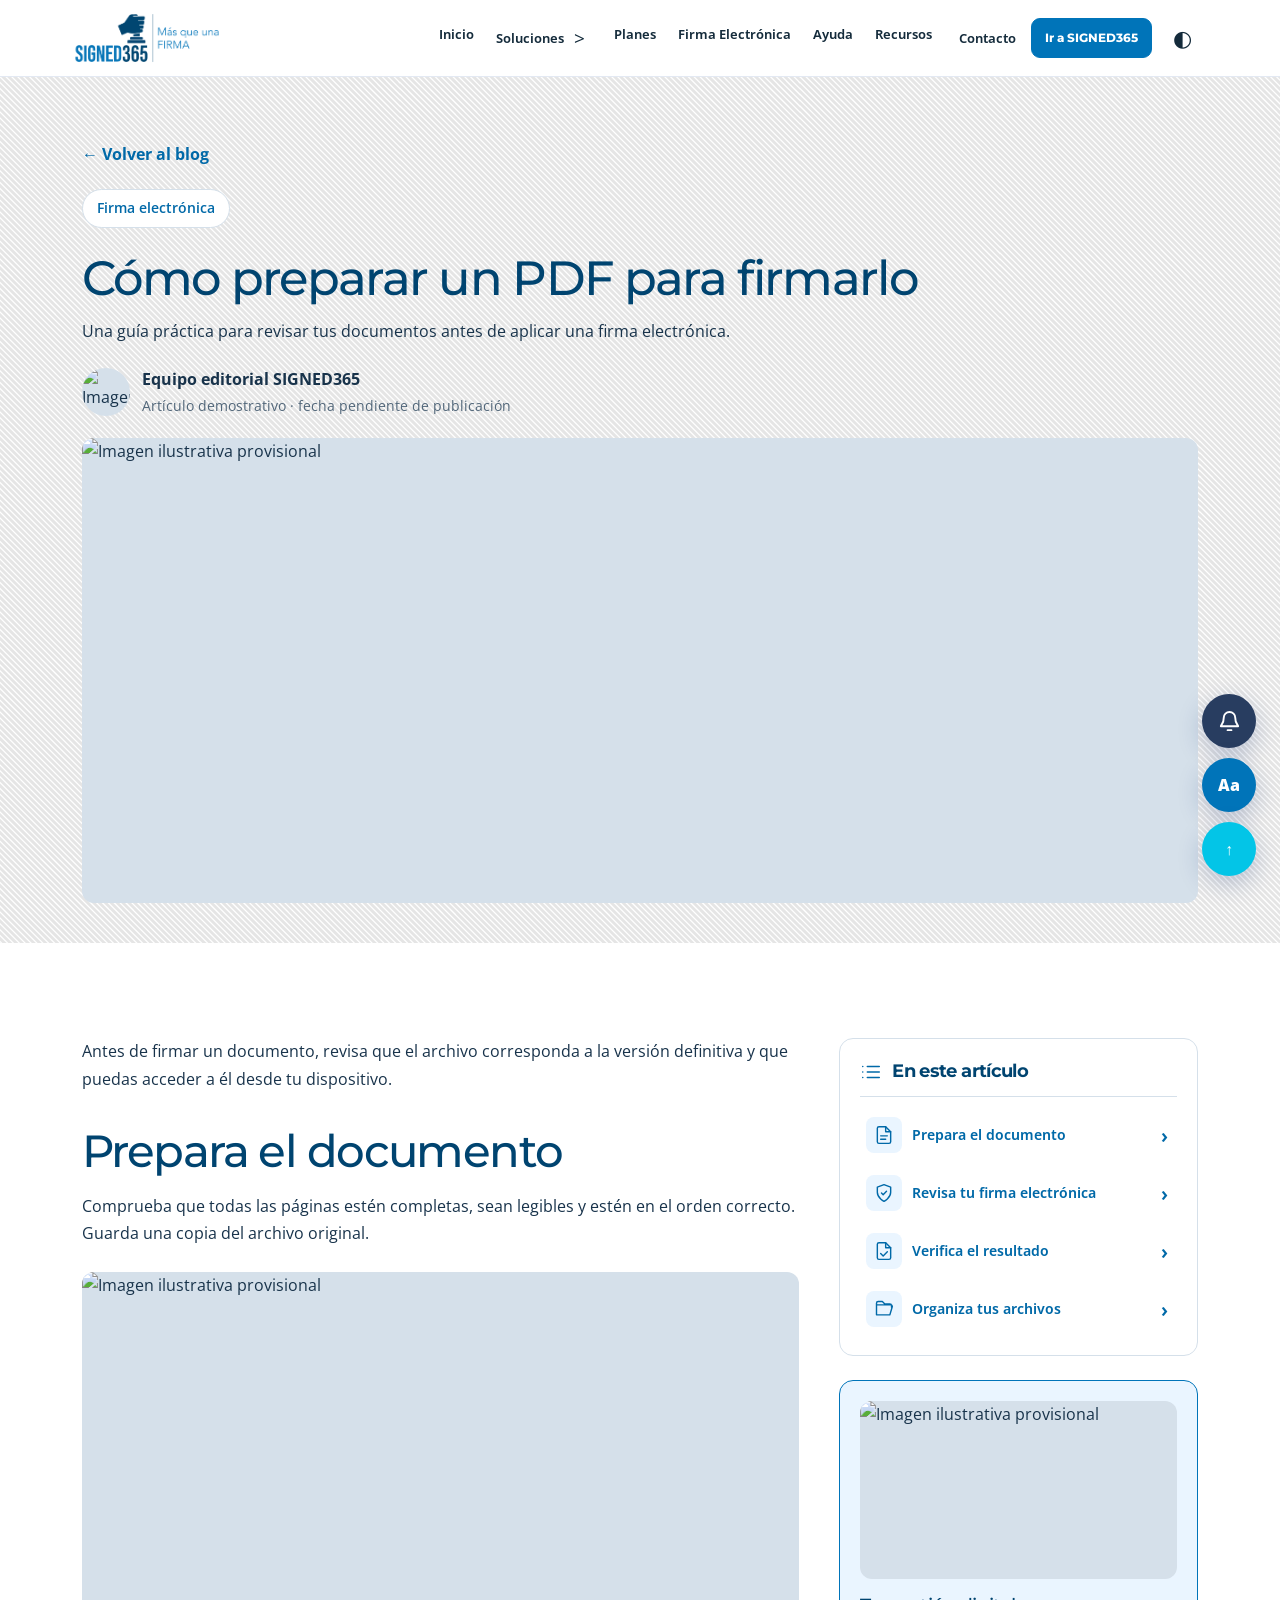
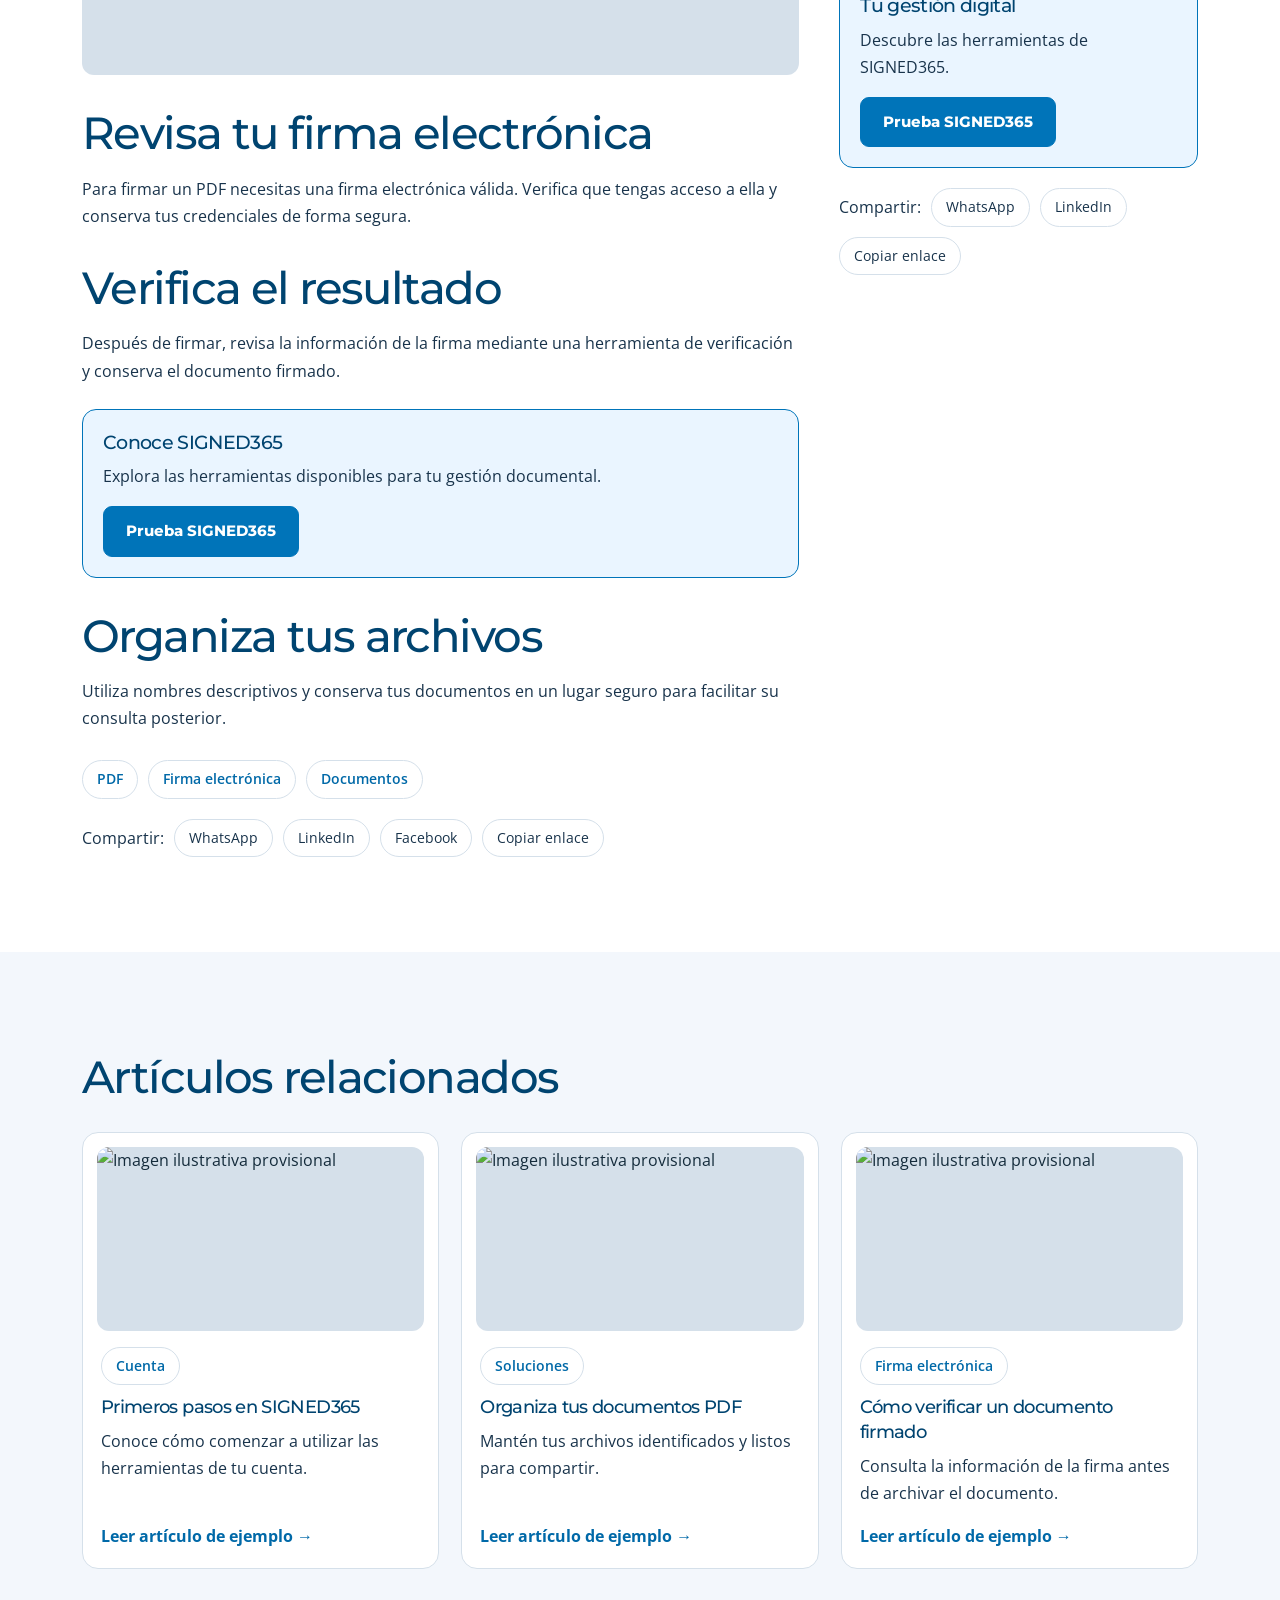
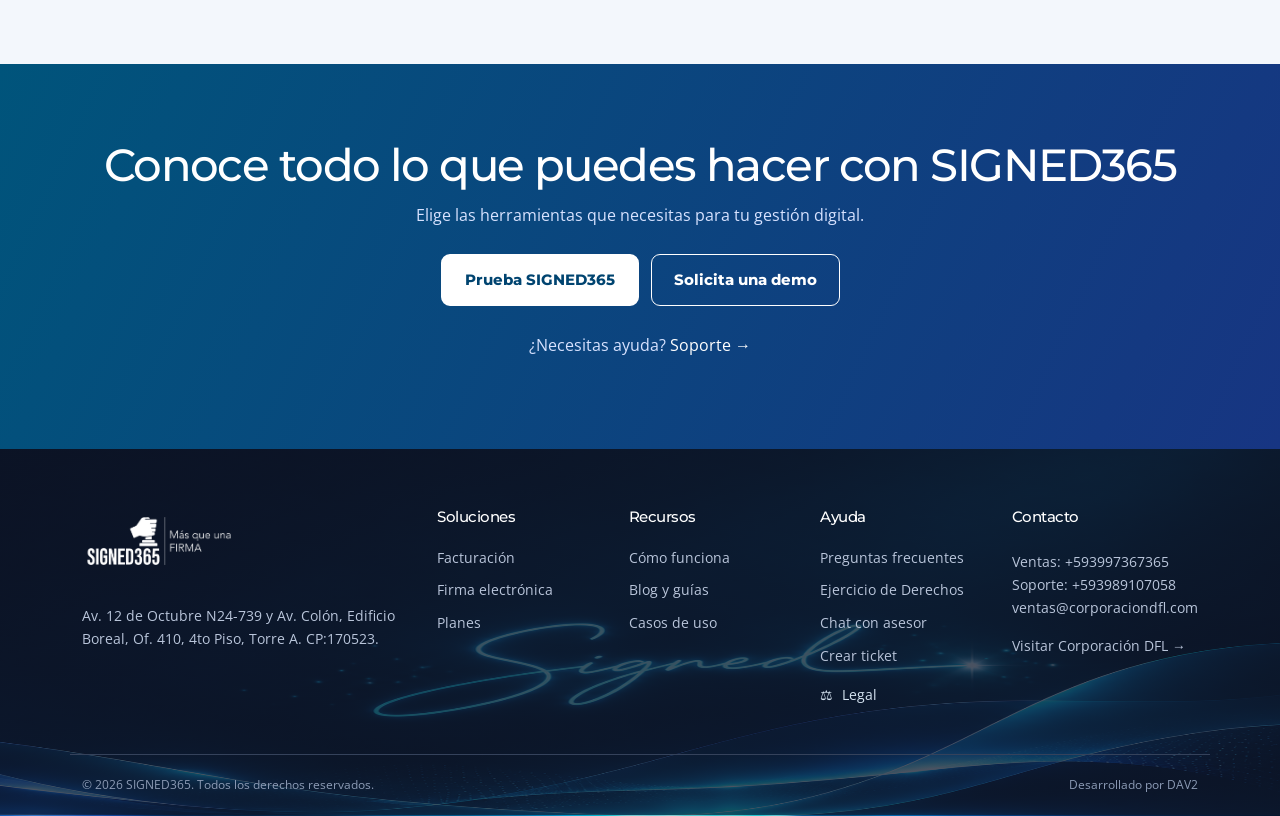
==== pginter/blog365-skudeltema.html @ 6ac42f31 "Blog Maqueta de Blog" ====
<!DOCTYPE html>

<html lang="es-EC">
<head>
<meta charset="utf-8"/>
<meta content="width=device-width, initial-scale=1" name="viewport"/>
<meta content="Guía demostrativa para preparar documentos PDF." name="description"/>
<title>
            Cómo preparar un PDF para firmarlo | SIGNED365
        </title>
<link href="../assets/favicon.png" rel="icon"/>
<link href="https://fonts.googleapis.com" rel="preconnect"/>
<link crossorigin="" href="https://fonts.gstatic.com" rel="preconnect"/>
<link href="https://fonts.googleapis.com/css2?family=Montserrat:wght@500;600;700;800&amp;family=Open+Sans:wght@300;400;500;600;700&amp;display=swap" rel="stylesheet"/>
<link href="https://cdn.jsdelivr.net/npm/bootstrap@5.3.3/dist/css/bootstrap.min.css" rel="stylesheet"/>
<link href="../css/styles.css" rel="stylesheet"/>
<link href="../css/announcement.css" rel="stylesheet"/>
<link href="../css/v4.css" rel="stylesheet"/>
<link href="../css/v5.css" rel="stylesheet"/>
<link href="../css/v5-fixes.css" rel="stylesheet"/>
<link href="../css/internas.css" rel="stylesheet"/>
<link href="../css/v6-fixes.css" rel="stylesheet"/>
<link href="../css/v7.css" rel="stylesheet"/>
<link href="../css/v8.css" rel="stylesheet"/>
<script defer="" src="../js/announcement-shared.js">
</script>
<script defer="" src="../js/announcement.js">
</script>
<script defer="" src="../js/v4.js">
</script>
<script defer="" src="../js/v7-shared.js">
</script>
<script defer="" src="../js/v7-links.js">
</script>
<script defer="" src="../js/v8-pages.js">
</script>
    <!-- V8-2 · Estilos exclusivos del Blog -->
    <link rel="stylesheet" href="../css/v8-2-blog.css"/>
    <!-- Cookies: estilos compartidos -->
    <link rel="stylesheet" href="../css/cookies.css"/>
    <!-- Efecto parallax para el footer -->
    <link rel="stylesheet" href="../css/footer-parallax.css"/>
    <meta name="robots" content="noindex, follow"/>
</head>
<body>
<a class="skip" href="#contenido">
            Ir al contenido
        </a>
<!-- 01. CABECERA Y NAVEGACIÓN COMPARTIDAS -->
<header class="header" id="inicio">
       <div class="container nav">
              <a aria-label="SIGNED365, inicio" class="logo" href="#">
                     <picture class="brand-picture">
                            <img alt="SIGNED365 · Más que una firma" class="brand-logo logo-light" src="../assets/logo-color.png"/>
                            <img alt="" aria-hidden="true" class="brand-logo logo-dark" src="../assets/logo-blanco.png"/>
                     </picture>
              </a>
              <button aria-controls="main-nav" aria-expanded="false" aria-label="Abrir menú" class="menu-toggle">
                     ☰
              </button>
              <nav aria-label="Navegación principal" id="main-nav">
                     <a href="../index.html">
                            Inicio
                     </a>
                     <div class="nav-dropdown">
                            <a aria-haspopup="true" class="nav-dropdown-link" href="soluciones.html">
                                   Soluciones
                            </a>
                            <button aria-controls="firma-submenu" aria-expanded="false" aria-label="Soluciones SIGNED365" class="nav-dropdown-toggle" type="button">
                                   &gt;
                            </button>
                            <div class="nav-submenu" id="firma-submenu">
                                   <a href="factuelectro.html">
                                          Facturar Electrónicamente
                                   </a>
                                   <a href="firmadoc.html">
                                          Firmar de Documentos
                                   </a>
                                   <a href="#sinlink">
                                          Firmar Contratos
                                   </a>
                            </div>
                     </div>
                     <a href="../index.html#planes">
                            Planes
                     </a>
                     <a href="../index.html#firma">
                            Firma Electrónica
                     </a>
                     <a href="faq.html">
                            Ayuda
                     </a>
                     <a href="recursos.html">
                            Recursos
                     </a>
              </nav>
              <div class="nav-actions">
                     <a href="#contacto">
                            Contacto
                     </a>
                     <a class="btn btn-primary btn-sm" href="https://appsigned365.corporaciondfl.com/login" target="_blank">
                            Ir a SIGNED365
                     </a>
                     <button aria-label="Cambiar tema" class="icon-btn" id="theme">
                            ◐
                     </button>
              </div>
       </div>
</header>
<!-- 02. CONTENIDO PRINCIPAL -->
<main id="contenido">
<!-- 01. CABECERA DEL ARTÍCULO -->
<section class="v8-2-blog-hero v8-2-blog-article-hero">
    <div class="container">
        <a class="v8-2-blog-link" href="blog365.html">← Volver al blog</a>
        <div class="v8-2-blog-meta"><span class="v8-2-blog-tag">Firma electrónica</span></div>
        <h1>Cómo preparar un PDF para firmarlo</h1>
        <p>Una guía práctica para revisar tus documentos antes de aplicar una firma electrónica.</p>
        <div class="v8-2-blog-author">
            <img class="v8-2-blog-image" src="https://placehold.co/96x96/dce8f2/004470?text=Autor" alt="Imagen ilustrativa provisional" loading="lazy"/>
            <div><strong>Equipo editorial SIGNED365</strong><br/><small>Artículo demostrativo · fecha pendiente de publicación</small></div>
        </div>
        <img class="v8-2-blog-image" src="https://placehold.co/1440x600/dce8f2/004470?text=Portada+del+articulo" alt="Imagen ilustrativa provisional" loading="lazy"/>
    </div>
</section>
<!-- 02. CONTENIDO Y BARRA LATERAL -->
<section class="section v8-2-blog-section">
    <div class="container v8-2-blog-layout">
        <article class="v8-2-blog-content" data-blog-sku="demo-001">
            <p>Antes de firmar un documento, revisa que el archivo corresponda a la versión definitiva y que puedas acceder a él desde tu dispositivo.</p>
            <h2 id="preparar">Prepara el documento</h2>
            <p>Comprueba que todas las páginas estén completas, sean legibles y estén en el orden correcto. Guarda una copia del archivo original.</p>
            <img class="v8-2-blog-image" src="https://placehold.co/960x540/dce8f2/004470?text=Imagen+del+contenido" alt="Imagen ilustrativa provisional" loading="lazy"/>
            <h2 id="firma">Revisa tu firma electrónica</h2>
            <p>Para firmar un PDF necesitas una firma electrónica válida. Verifica que tengas acceso a ella y conserva tus credenciales de forma segura.</p>
            <h2 id="verificar">Verifica el resultado</h2>
            <p>Después de firmar, revisa la información de la firma mediante una herramienta de verificación y conserva el documento firmado.</p>
            <div class="v8-2-blog-promo">
                <h3>Conoce SIGNED365</h3>
                <p>Explora las herramientas disponibles para tu gestión documental.</p>
                <a class="btn btn-primary" href="https://appsigned365.corporaciondfl.com/registro" target="_blank" rel="noopener">Prueba SIGNED365</a>
            </div>
            <h2 id="guardar">Organiza tus archivos</h2>
            <p>Utiliza nombres descriptivos y conserva tus documentos en un lugar seguro para facilitar su consulta posterior.</p>
            <div class="v8-2-blog-tags"><span class="v8-2-blog-tag">PDF</span><span class="v8-2-blog-tag">Firma electrónica</span><span class="v8-2-blog-tag">Documentos</span></div>
            <div class="v8-2-blog-share">Compartir: <button disabled>WhatsApp</button><button disabled>LinkedIn</button><button disabled>Facebook</button><button disabled>Copiar enlace</button></div>
        </article>
        <aside class="v8-2-blog-sidebar">
            <nav class="v8-2-blog-panel v8-2-blog-toc" aria-labelledby="blog-toc-title">
                <h2 id="blog-toc-title"><svg aria-hidden="true" focusable="false" viewBox="0 0 24 24" fill="none" stroke="currentColor" stroke-width="1.7" stroke-linecap="round" stroke-linejoin="round"><path d="M8 6h13M8 12h13M8 18h13M3 6h.01M3 12h.01M3 18h.01"/></svg><span>En este artículo</span></h2>
                <ul class="v8-2-blog-toc-list">
                    <li>
                        <a href="#preparar">
                            <span class="v8-2-blog-toc-icon"><svg aria-hidden="true" focusable="false" viewBox="0 0 24 24" fill="none" stroke="currentColor" stroke-width="1.7" stroke-linecap="round" stroke-linejoin="round"><path d="M14 2H6a2 2 0 0 0-2 2v16a2 2 0 0 0 2 2h12a2 2 0 0 0 2-2V8z"/><path d="M14 2v6h6M8 13h8M8 17h6"/></svg></span>
                            <span class="v8-2-blog-toc-label">Prepara el documento</span>
                            <span class="v8-2-blog-toc-arrow" aria-hidden="true">›</span>
                        </a>
                    </li>
                    <li>
                        <a href="#firma">
                            <span class="v8-2-blog-toc-icon"><svg aria-hidden="true" focusable="false" viewBox="0 0 24 24" fill="none" stroke="currentColor" stroke-width="1.7" stroke-linecap="round" stroke-linejoin="round"><path d="M12 22s8-4 8-11V5l-8-3-8 3v6c0 7 8 11 8 11z"/><path d="m9 12 2 2 4-4"/></svg></span>
                            <span class="v8-2-blog-toc-label">Revisa tu firma electrónica</span>
                            <span class="v8-2-blog-toc-arrow" aria-hidden="true">›</span>
                        </a>
                    </li>
                    <li>
                        <a href="#verificar">
                            <span class="v8-2-blog-toc-icon"><svg aria-hidden="true" focusable="false" viewBox="0 0 24 24" fill="none" stroke="currentColor" stroke-width="1.7" stroke-linecap="round" stroke-linejoin="round"><path d="M14 2H6a2 2 0 0 0-2 2v16a2 2 0 0 0 2 2h12a2 2 0 0 0 2-2V8z"/><path d="M14 2v6h6m-12 7 3 3 5-5"/></svg></span>
                            <span class="v8-2-blog-toc-label">Verifica el resultado</span>
                            <span class="v8-2-blog-toc-arrow" aria-hidden="true">›</span>
                        </a>
                    </li>
                    <li>
                        <a href="#guardar">
                            <span class="v8-2-blog-toc-icon"><svg aria-hidden="true" focusable="false" viewBox="0 0 24 24" fill="none" stroke="currentColor" stroke-width="1.7" stroke-linecap="round" stroke-linejoin="round"><path d="M3 7V5a2 2 0 0 1 2-2h5l3 3h6a2 2 0 0 1 2 2v2M3 7h17a2 2 0 0 1 2 2l-3 10H3z"/></svg></span>
                            <span class="v8-2-blog-toc-label">Organiza tus archivos</span>
                            <span class="v8-2-blog-toc-arrow" aria-hidden="true">›</span>
                        </a>
                    </li>
                </ul>
            </nav>
            <div class="v8-2-blog-promo">
                <img class="v8-2-blog-image" src="https://placehold.co/600x300/dce8f2/004470?text=SIGNED365" alt="Imagen ilustrativa provisional" loading="lazy"/>
                <h3>Tu gestión digital</h3>
                <p>Descubre las herramientas de SIGNED365.</p>
                <a class="btn btn-primary" href="https://appsigned365.corporaciondfl.com/registro" target="_blank" rel="noopener">Prueba SIGNED365</a>
            </div>
            <div class="v8-2-blog-share">Compartir: <button disabled>WhatsApp</button><button disabled>LinkedIn</button><button disabled>Copiar enlace</button></div>
        </aside>
    </div>
</section>
<!-- 03. ARTÍCULOS RELACIONADOS -->
<section class="section v8-2-blog-related">
    <div class="container">
        <h2>Artículos relacionados</h2>
        <div class="v8-2-blog-grid">
            <article class="v8-2-blog-card" data-blog-category="Cuenta">
                <img class="v8-2-blog-image" src="https://placehold.co/800x450/dce8f2/004470?text=Articulo+1" alt="Imagen ilustrativa provisional" loading="lazy"/>
                <div class="v8-2-blog-card-body">
                    <span class="v8-2-blog-tag">Cuenta</span>
                    <h3>Primeros pasos en SIGNED365</h3>
                    <p>Conoce cómo comenzar a utilizar las herramientas de tu cuenta.</p>
                    <a class="v8-2-blog-link" href="blog365-skudeltema.html">Leer artículo de ejemplo →</a>
                </div>
            </article>
            <article class="v8-2-blog-card" data-blog-category="Soluciones">
                <img class="v8-2-blog-image" src="https://placehold.co/800x450/dce8f2/004470?text=Articulo+5" alt="Imagen ilustrativa provisional" loading="lazy"/>
                <div class="v8-2-blog-card-body">
                    <span class="v8-2-blog-tag">Soluciones</span>
                    <h3>Organiza tus documentos PDF</h3>
                    <p>Mantén tus archivos identificados y listos para compartir.</p>
                    <a class="v8-2-blog-link" href="blog365-skudeltema.html">Leer artículo de ejemplo →</a>
                </div>
            </article>
            <article class="v8-2-blog-card" data-blog-category="Firma electrónica">
                <img class="v8-2-blog-image" src="https://placehold.co/800x450/dce8f2/004470?text=Articulo+6" alt="Imagen ilustrativa provisional" loading="lazy"/>
                <div class="v8-2-blog-card-body">
                    <span class="v8-2-blog-tag">Firma electrónica</span>
                    <h3>Cómo verificar un documento firmado</h3>
                    <p>Consulta la información de la firma antes de archivar el documento.</p>
                    <a class="v8-2-blog-link" href="blog365-skudeltema.html">Leer artículo de ejemplo →</a>
                </div>
            </article>
        </div>
    </div>
</section>
<!-- 04. CTA COMPARTIDO -->
<section class="cta" id="soporte">
    <div class="container" data-reveal="">
        <h2>
            Conoce todo lo que puedes hacer con SIGNED365
            </h2>
        <p>
            Elige las herramientas que necesitas para tu gestión digital.
            </p>
        <div class="actions centered">
            <a class="btn btn-white" href="https://appsigned365.corporaciondfl.com/registro" rel="noopener" target="_blank">
                Prueba SIGNED365
                </a>
            <a class="btn btn-outline-white" href="https://wa.me/593997367365?text=Hola%2C%20quisiera%20solicitar%20una%20demo%20de%20SIGNED365" rel="noopener" target="_blank">
                Solicita una demo
                </a>
        </div>
        <p>
            ¿Necesitas ayuda?
            <a href="https://form.jotform.com/signed365/soporte" rel="noopener" target="_blank">
            Soporte →
            </a>
        </p>
    </div>
</section>
</main>
<!-- 03. FOOTER COMPARTIDO -->
<footer class="footer footerfondo" id="contacto">
    <div class="container footer-grid">
        <div>
            <a class="logo" href="#">
                <picture class="brand-picture">
                    <img alt="SIGNED365 · Más que una firma" class="brand-logo logo-light" src="../assets/logo-color.png">
                        <img alt="" aria-hidden="true" class="brand-logo logo-dark" src="../assets/logo-blanco.png">
                        </img>
                    </img>
                </picture>
            </a>
            <p>
                Av. 12 de Octubre N24-739 y Av. Colón, Edificio Boreal, Of. 410, 4to Piso, Torre A. CP:170523.
            </p>
        </div>
        <div>
            <h3>
                Soluciones
            </h3>
            <a href="factuelectro.html">
                Facturación
            </a>
            <a href="../index.html#firma">
                Firma electrónica
            </a>
            <a href="../index.html#planes">
                Planes
            </a>
        </div>
        <div>
            <h3>
                Recursos
            </h3>
            <a href="../index.html#funciona">
                Cómo funciona
            </a>
            <a href="blog365.html">
                Blog y guías
            </a>
            <a href="../index.html#casos">
                Casos de uso
            </a>
        </div>
        <div id="ayuda">
            <h3>
                Ayuda
            </h3>
            <a href="faq.html">
                Preguntas frecuentes
            </a>
            <a href="https://www.corporaciondfl.com/es/sugerencias_quejas.html#sugerencias" id="ejercicioderechos" target="_blank">
                Ejercicio de Derechos
            </a>
            <a href="https://wa.me/593997367365?text=Hola%2C%20necesito%20chat%20con%20un%20asesor%20de%20SIGNED365,%20escribo%20desde%20la%20web." target="_blank">
                Chat con asesor
            </a>
            <a href="https://form.jotform.com/signed365/soporte" rel="noopener" target="_blank">
                Crear ticket
            </a>
            <!-- Modal Legal   -->
            <button aria-controls="legal-modal" aria-haspopup="dialog" class="footer-legal-trigger" id="legal-open" type="button">
                <span aria-hidden="true">
                    ⚖
                </span>
                    Legal
            </button>
        </div>
        <div>
            <h3>
                Contacto
            </h3>
            <p>
                Ventas: +593997367365<br/>
                Soporte: +593989107058<br/>
                ventas@corporaciondfl.com<br/>
            </p>
            <a href="https://www.corporaciondfl.com/" rel="noopener" target="_blank">
                Visitar Corporación DFL →
            </a>
        </div>
    </div>
    <div class="container footer-bottom">
        <span>
            ©
            <span id="year">
                2026
            </span>
            SIGNED365. Todos los derechos reservados.
        </span>
        <span>
            Desarrollado por DAV2
        </span>
    </div>
</footer>

<!-- BOTONES FLOTANTES -->
<div class="anchor-target" id="demo"></div>
<div class="anchor-target" id="acceso"></div>
<div class="anchor-target" id="administracion"></div>
<div class="floating">
    <button aria-controls="announcement-panel" aria-expanded="false" aria-label="Abrir anuncio importante" class="announcement-bell" id="announcement-bell" title="Abrir anuncio importante" type="button">
        <svg aria-hidden="true" fill="none" height="23" stroke="currentColor" stroke-linecap="round" stroke-linejoin="round" stroke-width="2" viewbox="0 0 24 24" width="23" xmlns="http://www.w3.org/2000/svg">
            <path d="M18 8a6 6 0 0 0-12 0c0 7-3 7-3 9h18c0-2-3-2-3-9"></path>
            <path d="M10 21h4"></path>
        </svg>
    </button>
    <button aria-label="Opciones de accesibilidad" id="accessibility" title="Aumentar tamaño de letra">
        Aa
    </button>
    <a href="#">
        <button aria-label="Subir al inicio" style="background-color:rgb(3, 197, 231)" title="Ir al Inicio">
            ↑
        </button>
    </a>
</div>
<div aria-live="polite" class="toast" id="toast" role="status"></div>

<!-- ANUNCIO COMPARTIDO: actualizable desde js/announcement-shared.js -->
<div id="announcement-mount"></div>
<dialog aria-labelledby="legal-title" class="legal-modal" id="legal-modal">
    <div class="legal-header">
        <div>
            <h2 id="legal-title">
                Información legal
            </h2>
            <p>
                Documentos de referencia · Contenido pendiente de aprobación
            </p>
        </div>
        <button aria-label="Cerrar información legal" id="legal-close" type="button">
            ×
        </button>
    </div>
    <div aria-label="Categorías legales" class="legal-tabs" role="tablist">
        <button aria-selected="true" class="is-active" data-legal="cookies" role="tab" type="button">
            Uso de Cookies
        </button>
        <button aria-selected="false" data-legal="datos" role="tab" type="button">
            Protección de Datos
        </button>
        <button aria-selected="false" data-legal="terminos" role="tab" type="button">
            Términos &amp; Condiciones
        </button>
        <button aria-selected="false" data-legal="promos" role="tab" type="button">
            Promociones &amp; Beneficios
        </button>
        <button aria-selected="false" data-legal="tratamiento" role="tab" type="button">
            Tratamiento de Datos Personales
        </button>
    </div>
    <div class="legal-body" id="legal-body" role="tabpanel" tabindex="0">
        <h3>
            Uso de Cookies
        </h3>
        <!-- Texto de apertura de Términos  -->
        <p>
            En el sitio web de SIGNED365 es una marca registrada de Corporación DFL Cía. Ltda. y utiliza cookies propias y de terceros para garantizar el correcto funcionamiento de la página, mejorar tu experiencia de navegación y analizar el uso de nuestros servicios.<br>
            Al seleccionar «Aceptar», autorizas el uso de cookies conforme a las finalidades descritas en nuestra Política de Cookies.<br>
            Puedes conocer más sobre el tratamiento de tus datos y el uso de estas tecnologías en nuestra Política de Cookies y Política de Privacidad. <samp style="background:rgb(3, 197, 231); color: rgb(0, 0, 0);">Ver <a href="https://www.corporaciondfl.com/es/sgsi/iso27701_politica_de_cookies.pdf" target="_blank">políticas extendidas</a> </samp><br>
        </p>
    </div>
    <div class="legal-footer">
        <small>
            .:: Última actualización 20 de febrero de 2025 ::.
        </small>
        <button class="btn btn-primary" id="legal-dismiss" type="button">
            Cerrar
        </button>
    </div>
</dialog>

<!-- INICIO Bloqueo botón derecho  -->
<script type="text/javascript">
    document.oncontextmenu = function(){return false}
</script>
<!-- FIN Bloqueo botón derecho -->

<!-- Cookies: configuración y gestor compartidos -->
<script defer src="../js/cookies-config.js"></script>
<script defer src="../js/cookies.js"></script>

<!-- Efecto parallax para el footer -->
<script defer src="../js/footer-parallax.js"></script>
</body>
</html>
---- css/styles.css ----
/* SIGNED365 · SIG DV EVOLUTION | Hoja de estilos organizada por componentes */

:root {
    --blue:#2155e8;
    --deep:#15378f;
    --ink:#17243b;
    --muted:#637189;
    --bg:#fff;
    --soft:#f4f7fc;
    --card:#fff;
    --line:#e3e9f3;
    --shadow:0 18px 45px rgba(18,43,91,.08);
    --radius:18px;
    scroll-behavior:smooth
}


:root.dark {
    --ink:#e9eefb;
    --muted:#a6b4d0;
    --bg:#101827;
    --soft:#172236;
    --card:#1d2b43;
    --line:#34445e;
    --shadow:0 18px 45px rgba(0,0,0,.2)
}


* {
    box-sizing:border-box
}

body {
    margin:0;
    background:var(--bg);
    color:var(--ink);
    font:16px/1.65 system-ui,-apple-system,"Segoe UI",sans-serif
}

a {
    color:inherit;
    text-decoration:none
}

button {
    font:inherit;
    cursor:pointer
}

h1,h2,h3,p {
    margin-top:0
}

h1,h2,h3 {
    line-height:1.18
}

h1 {
    font-size:clamp(2.65rem,5.2vw,4.75rem);
    letter-spacing:-.055em
}

h2 {
    font-size:clamp(2rem,3.5vw,3rem);
    letter-spacing:-.04em
}

h3 {
    font-size:1.18rem
}

p {
    color:var(--muted)
}

.container {
    width:min(1160px,calc(100% - 44px));
    margin:auto
}

.section {
    padding:95px 0;
    scroll-margin-top:84px
}

.soft {
    background:var(--soft)
}

.eyebrow {
    color:var(--blue);
    font-size:.77rem;
    font-weight:800;
    letter-spacing:.13em
}

.section-heading {
    text-align:center;
    max-width:620px;
    margin:0 auto 43px
}

.section-heading h2 {
    margin:10px 0
}

.section-heading p {
    margin:0
}

.skip {
    position:absolute;
    top:-80px;
    left:10px;
    background:var(--blue);
    color:#fff;
    padding:8px;
    z-index:30
}

.skip:focus {
    top:8px
}


/* CABECERA */.header {
    position:sticky;
    top:0;
    z-index:20;
    background:var(--bg);
    border-bottom:1px solid var(--line);
    backdrop-filter:blur(14px)
}

.nav {
    min-height:76px;
    display:flex;
    align-items:center;
    gap:27px
}

.logo {
    font-size:1.48rem;
    font-weight:900;
    letter-spacing:-.07em;
    white-space:nowrap;
    line-height:1;
    display:inline-flex;
    flex-direction:column
}

.logo span {
    color:var(--blue)
}

.logo small {
    font-size:.54rem;
    letter-spacing:.08em;
    font-weight:600;
    margin-top:6px;
    color:var(--muted)
}

nav {
    display:flex;
    gap:22px;
    margin-left:auto
}

nav a,.nav-actions>a:not(.btn) {
    font-size:.84rem;
    font-weight:650
}

nav a:hover,.nav-actions>a:hover,.footer a:hover {
    color:var(--blue)
}

.nav-actions {
    display:flex;
    gap:15px;
    align-items:center
}

.btn {
    display:inline-flex;
    align-items:center;
    justify-content:center;
    border-radius:9px;
    padding:13px 22px;
    font-weight:750;
    font-size:.92rem;
    transition:transform .2s,box-shadow .2s;
    border:1px solid transparent;
    text-align:center
}

.btn:hover {
    transform:translateY(-3px);
    box-shadow:0 10px 22px rgba(30,75,170,.15)
}

.btn-primary {
    background:var(--blue);
    color:#fff
}

.btn-outline {
    border-color:var(--blue);
    color:var(--blue)
}

.btn-sm {
    padding:10px 13px;
    font-size:.78rem
}

.icon-btn,.menu-toggle {
    background:transparent;
    border:0;
    color:var(--ink);
    font-size:1.4rem
}

.menu-toggle {
    display:none
}


/* PORTADA */.hero {
    background:radial-gradient(circle at 80% 20%,rgba(45,112,245,.12),transparent 38%),var(--soft);
    overflow:hidden
}

.hero-grid {
    display:grid;
    grid-template-columns:1.05fr 1fr;
    gap:55px;
    align-items:center
}

.hero h1 {
    margin:15px 0 24px
}

.hero h1 em {
    font-style:normal;
    color:var(--blue)
}

.hero p {
    max-width:520px;
    font-size:1.07rem
}

.actions {
    display:flex;
    gap:12px;
    flex-wrap:wrap;
    margin:26px 0
}

.subtle {
    font-size:.81rem!important
}

.hero-art {
    position:relative;
    padding:25px 0
}

.window {
    border:1px solid #d8e2f2;
    border-radius:20px;
    overflow:hidden;
    background:#fff;
    box-shadow:0 32px 75px rgba(29,65,125,.17);
    transform:rotate(-2deg)
}

.window-top {
    display:flex;
    justify-content:space-between;
    padding:18px 22px;
    background:#eaf1ff;
    color:#7b8ca8;
    font-size:.75rem
}

.mock-grid {
    padding:27px;
    display:grid;
    grid-template-columns:1fr 1fr;
    gap:16px
}

.mock-card {
    border:1px solid #e5ebf5;
    border-radius:14px;
    padding:18px;
    min-height:205px;
    color:#17243b
}

.mock-card>span:first-child {
    font-size:.76rem;
    color:#7384a0
}

.mock-card strong {
    display:block;
    margin:12px 0
}

.mock-lines {
    height:64px;
    background:repeating-linear-gradient(to bottom,#dbe5f6 0 7px,transparent 7px 18px)
}

.status {
    color:#12885c;
    font-size:.74rem
}

.bars {
    display:flex;
    align-items:end;
    height:85px;
    gap:9px
}

.bars i {
    width:16%;
    background:linear-gradient(#6a9cff,#2155e8);
    border-radius:5px 5px 0 0;
    height:60%
}

.bars i:nth-child(2) {
    height:90%
}

.bars i:nth-child(3) {
    height:42%
}

.bars i:nth-child(4) {
    height:76%
}

.bars i:nth-child(5) {
    height:100%
}

.mock-footer {
    text-align:center;
    padding:14px;
    background:#f6f8fe;
    color:#62738c;
    font-size:.8rem
}

.float-tag {
    position:absolute;
    right:-5px;
    bottom:0;
    background:#fff;
    color:#12356f;
    box-shadow:var(--shadow);
    padding:13px 20px;
    border-radius:10px;
    font-size:.8rem;
    font-weight:700
}


/* TARJETAS */.cards {
    display:grid;
    gap:22px
}

.three {
    grid-template-columns:repeat(3,minmax(0,1fr))
}

.card {
    background:var(--card);
    border:1px solid var(--line);
    padding:28px;
    border-radius:var(--radius);
    transition:transform .25s,box-shadow .25s
}

.card:hover {
    transform:translateY(-6px);
    box-shadow:var(--shadow)
}

.card p {
    font-size:.94rem
}

.card a:not(.btn),.center-link a,.faq-grid a,.resource-head a {
    color:var(--blue);
    font-weight:750
}

.symbol {
    display:grid;
    place-items:center;
    width:56px;
    height:56px;
    border-radius:15px;
    background:#e7efff;
    color:var(--blue);
    font-size:1.6rem;
    margin-bottom:22px
}

.center-link {
    text-align:center;
    margin-top:28px
}


/* CÓMO FUNCIONA */.how-grid {
    display:grid;
    grid-template-columns:1fr 1.15fr;
    gap:44px;
    align-items:center
}

.video-placeholder {
    aspect-ratio:16/10;
    background:linear-gradient(135deg,#12347c,#3874e9);
    border-radius:20px;
    color:#fff;
    display:flex;
    flex-direction:column;
    align-items:center;
    justify-content:center;
    gap:8px
}

.video-placeholder small {
    opacity:.75
}

.play {
    width:75px;
    height:75px;
    display:grid;
    place-items:center;
    border-radius:50%;
    background:#fff;
    color:var(--blue);
    font-size:1.7rem;
    margin-bottom:10px;
    animation:pulse 2.5s infinite
}

.steps article {
    display:flex;
    gap:23px;
    padding:20px 0;
    border-bottom:1px solid var(--line)
}

.steps article>span {
    flex:none;
    display:grid;
    place-items:center;
    width:50px;
    height:50px;
    border-radius:50%;
    background:var(--blue);
    color:#fff;
    font-weight:800
}

.steps h3 {
    margin:0 0 7px
}

.steps p {
    margin:0
}


/* PLANES Y REQUISITOS */.plan {
    display:flex;
    flex-direction:column
}

.plan-label {
    font-size:.73rem;
    font-weight:800;
    color:var(--blue);
    letter-spacing:.1em
}

.plan h3 {
    font-size:1.5rem;
    margin:14px 0
}

.plan ul {
    padding-left:21px;
    color:var(--muted);
    margin-bottom:30px
}

.plan li {
    margin-bottom:10px
}

.plan .btn {
    margin-top:auto
}

.featured {
    border:2px solid var(--blue);
    box-shadow:var(--shadow)
}

.split {
    display:grid;
    grid-template-columns:1fr 1fr;
    gap:55px;
    align-items:center
}

.checks {
    padding:0;
    list-style:none;
    color:var(--muted)
}

.checks li {
    padding:9px 0
}

.checks li:before {
    content:'✓';
    color:#13a06e;
    font-weight:900;
    margin-right:13px
}


/* FAQ */.faq-grid {
    display:grid;
    grid-template-columns:.75fr 1.25fr;
    gap:70px
}

.faq-list details {
    border:1px solid var(--line);
    border-radius:11px;
    margin-bottom:12px;
    padding:18px 21px;
    background:var(--card)
}

.faq-list summary {
    cursor:pointer;
    font-weight:750
}

.faq-list details p {
    margin:13px 0 0;
    font-size:.92rem
}


/* CTA Y RECURSOS */.cta {
    background:linear-gradient(115deg, #00547b,#173582);
    padding:75px 0;
    text-align:center;
    color:#fff
}

.cta h2 {
    margin-bottom:10px
}

.cta p {
    color:#d7e2ff
}

.cta a {
    color:#fff
}

.centered {
    justify-content:center
}

.btn-white {
    background:#fff;
    color:#1645b4!important
}

.btn-outline-white {
    border-color:#fff;
    color:#fff
}

.resource-head {
    display:flex;
    justify-content:space-between;
    align-items:center;
    margin:35px 0 17px
}

.resource-head h3 {
    margin:0
}

.resource-art {
    height:135px;
    border-radius:10px;
    background:linear-gradient(130deg,#dce8ff,#a6c4ff);
    display:grid;
    place-items:center;
    color:#3860aa;
    font-size:3rem;
    font-weight:800;
    margin-bottom:20px
}

.mini-resource {
    display:flex;
    gap:17px;
    align-items:center;
    padding:20px
}

.mini-resource>span {
    width:60px;
    height:60px;
    background:#dce8ff;
    color:var(--blue);
    display:grid;
    place-items:center;
    border-radius:12px;
    font-size:1.7rem;
    flex:none
}

.mini-resource h3 {
    margin:0 0 7px
}


/* FOOTER Y FLOTANTES */.footer {
    background:#101a2d;
    color:#fff;
    padding:60px 0 20px
}

.footer-grid {
    display:grid;
    grid-template-columns:2fr repeat(4,1fr);
    gap:28px
}

.footer h3 {
    font-size:.91rem;
    margin-bottom:20px
}

.footer a:not(.logo) {
    display:block;
    color:#b9c5da;
    font-size:.86rem;
    margin:10px 0
}

.footer p {
    color:#b9c5da;
    font-size:.87rem;
    margin-top:24px
}

.footer-bottom {
    display:flex;
    justify-content:space-between;
    border-top:1px solid #35425b;
    margin-top:40px;
    padding-top:20px;
    color:#8c9bb5;
    font-size:.78rem
}

.floating {
    position:fixed;
    bottom:24px;
    right:24px;
    display:flex;
    flex-direction:column;
    gap:10px;
    z-index:19
}

.floating button {
    border:0;
    background:var(--blue);
    color:#fff;
    border-radius:50%;
    width:54px;
    height:54px;
    font-weight:800;
    box-shadow:0 8px 24px rgba(20,50,120,.25)
}

.floating button:first-child {
    background:#283d60
}

dialog {
    position:fixed;
    inset:auto 24px 90px auto;
    max-width:min(360px,calc(100vw - 48px));
    border:1px solid var(--line);
    border-radius:16px;
    background:var(--card);
    color:var(--ink);
    box-shadow:var(--shadow);
    margin:0;
    padding:22px;
    z-index:25
}

.dialog-head {
    display:flex;
    justify-content:space-between
}

.dialog-head button {
    background:none;
    border:0;
    color:var(--ink)
}

.toast {
    position:fixed;
    bottom:30px;
    left:30px;
    background:#1b3155;
    color:#fff;
    padding:12px 20px;
    border-radius:10px;
    z-index:40;
    display:none
}

.anchor-target {
    height:0;
    scroll-margin-top:100px
}


/* ANIMACIONES: estilo inspirado en interacciones generales de landing pages, no copia de BizLand */[data-reveal] {
    opacity:0;
    transform:translateY(26px);
    transition:opacity .7s ease,transform .7s ease
}

[data-reveal].visible {
    opacity:1;
    transform:translateY(0)
}

@keyframes pulse {
    50% {
    box-shadow:0 0 0 14px rgba(255,255,255,.16)
}


}


@media(max-width:1150px) {
    .nav {
    gap:14px
}

nav {
    gap:12px
}

.nav-actions {
    gap:9px
}

.nav-actions>a:not(.btn) {
    display:none
}


}

@media(max-width:900px) {
    .menu-toggle {
    display:block;
    margin-left:auto
}

.nav {
    flex-wrap:wrap;
    padding:12px 0
}

.nav nav {
    display:none;
    order:5;
    width:100%;
    flex-direction:column;
    padding:14px 0
}

.nav nav.open {
    display:flex
}

.nav-actions {
    margin-left:0
}

.nav-actions .btn {
    display:none
}

.hero-grid,.how-grid,.split,.faq-grid {
    grid-template-columns:1fr
}

.hero-art {
    max-width:630px;
    margin:auto
}

.three {
    grid-template-columns:repeat(2,minmax(0,1fr))
}

.footer-grid {
    grid-template-columns:repeat(3,1fr)
}


}

@media(max-width:600px) {
    .container {
    width:min(100% - 30px,1160px)
}

.section {
    padding:65px 0
}

.three {
    grid-template-columns:1fr
}

.hero-grid {
    gap:10px
}

.hero-art {
    padding:20px 0
}

.mock-grid {
    padding:12px;
    gap:8px
}

.mock-card {
    padding:10px;
    min-height:170px
}

.float-tag {
    right:0
}

.footer-grid {
    grid-template-columns:repeat(2,1fr)
}

.footer-grid>div:first-child {
    grid-column:1/-1
}

.footer-bottom {
    flex-direction:column;
    gap:8px
}

.floating {
    right:14px;
    bottom:14px
}

.nav-actions {
    margin-left:auto
}

.nav-actions .icon-btn {
    font-size:1.2rem
}


}

@media(prefers-reduced-motion:reduce) {
    *,*:before,*:after {
    animation:none!important;
    transition:none!important;
    scroll-behavior:auto!important
}

[data-reveal] {
    opacity:1;
    transform:none
}


}



/* V3: controles flotantes inferiores, sin cubrir la navegación. */
.floating  {
     z-index: 1200;
}


.floating .announcement-bell  {
     background: #00547b;
}


.floating .announcement-bell:hover, .floating .announcement-bell:focus-visible  {
     background: #0086be;
}


/* ============================================================
   SIGNED365 | Fondo del Footer
   Imagen con capa oscura al 85 %
   ============================================================ */

.footerfondo {
    background-image:
        linear-gradient(
            rgba(15, 25, 45, 0.75),
            rgba(15, 25, 45, 0.75)
        ),
        url("../assets/img/fondo-firmaN.png");

    background-position: right bottom;
    background-repeat: no-repeat;
    background-size: 140% 115%;
}
---- css/announcement.css ----
/* SIGNED365 | Anuncio desplegable: componente independiente */
.announcement { position: fixed; inset: 0 0 auto; z-index: 1100; pointer-events: none; font-family: Roboto, Arial, sans-serif; }
.announcement-shade { position: fixed; inset: 0; background: rgba(8, 25, 49, .23); opacity: 0; visibility: hidden; transition: opacity .45s ease, visibility .45s; pointer-events: none; }
.announcement-panel { position: relative; width: min(70vw, 1020px); max-height: min(78vh, 760px); margin: 0 auto; overflow: auto; background: var(--surface, #fff); color: var(--text, #173047); border-radius: 0 0 22px 22px; box-shadow: 0 20px 65px rgba(0,20,50,.22); transform: translateY(-110%); opacity: 0; visibility: hidden; transition: transform .65s cubic-bezier(.2,.8,.2,1), opacity .4s ease, visibility .65s; pointer-events: none; }
.announcement.is-open .announcement-panel { transform: translateY(0); opacity: 1; visibility: visible; pointer-events: auto; }
.announcement.is-open .announcement-shade { opacity: 1; visibility: visible; }
.announcement-heading { display: flex; align-items: center; justify-content: space-between; gap: 20px; padding: 20px 26px 14px; }
.announcement-heading h2 { font-size: clamp(20px, 2.3vw, 28px); margin: 4px 0 0; font-weight: 700; }
.announcement-kicker { color: #0086be; font-size: 11px; letter-spacing: .11em; font-weight: 800; }
.announcement-close { display: grid; place-items: center; flex: none; width: 40px; height: 40px; border: 1px solid #cad7df; border-radius: 50%; background: transparent; color: inherit; font-size: 29px; line-height: 1; cursor: pointer; }
.announcement-close:hover, .announcement-close:focus-visible { background: #e6f5fd; color: #00547b; }
.announcement-content { padding: 0 26px 22px; }
.announcement-image { display: block; width: 100%; height: auto; max-height: 52vh; object-fit: contain; border-radius: 14px; }
.announcement-note { margin: 12px 0 0; font-size: 13px; opacity: .75; }
.announcement-tab { position: absolute; top: 0; left: 50%; transform: translateX(-50%); display: flex; align-items: center; gap: 9px; padding: 11px 24px; background: #00547b; color: #fff; border: 0; border-radius: 0 0 12px 12px; box-shadow: 0 6px 18px #001d3033; font-size: 12px; font-weight: 800; letter-spacing: .07em; cursor: pointer; pointer-events: auto; transition: background .2s; }
.announcement-tab:hover, .announcement-tab:focus-visible { background: #0086be; }
.announcement.is-open .announcement-tab { opacity: 0; visibility: hidden; pointer-events: none; }
.announcement-close:focus-visible, .announcement-tab:focus-visible { outline: 3px solid #64c8ff; outline-offset: 3px; }
@media (max-width: 767px) { .announcement-panel { width: calc(100vw - 24px); max-height: 82dvh; } .announcement-heading { padding: 16px 16px 12px; } .announcement-content { padding: 0 16px 18px; } .announcement-image { max-height: 54dvh; } .announcement-tab { padding: 10px 18px; } }
@media (prefers-reduced-motion: reduce) { .announcement-panel, .announcement-shade { transition-duration: .01ms; } }

/* V3: campana de anuncios; ubicación independiente del menú superior. */
.announcement-bell { display: grid; place-items: center; }
.announcement .announcement-panel { z-index: 1; }
body:has(.announcement.is-open) .floating .announcement-bell { opacity: 0; visibility: hidden; pointer-events: none; }
body:not(:has(.announcement.is-open)) .floating .announcement-bell { opacity: 1; visibility: visible; }
---- css/v4.css ----
/* ==========================================================
   SIGNED365 · EVOLUTION V4 | Identidad y componentes nuevos
   ========================================================== */

/* 01. Variables corporativas y tipografía */
:root {
    --blue: #0074b9;
    --deep: #004470;
    --ink: #142b3b;
    --muted: #536b7b;
    --brand-primary: #004470;
    --brand-secondary: #0074b9;
    --font-title: 'Montserrat', Arial, sans-serif;
    --font-body: 'Open Sans', Arial, sans-serif;
}
:root.dark {
    --blue: #46b7f1;
    --deep: #0074b9;
    --ink: #f4f8fc;
    --muted: #c1d1df;
}
body { font-family: var(--font-body); }
h1, h2, h3, h4, h5, h6, .eyebrow, .btn, .plan-label { font-family: var(--font-title); }
h1, h2, h3 { letter-spacing: -.035em; }

/* 02. Logos oficiales, claros y oscuros */
.logo { display: inline-flex; width: clamp(122px, 12vw, 180px); min-width: 115px; align-items: center; }
.brand-picture { display: block; width: 100%; }
.brand-logo { width: 100%; height: auto; max-height: 67px; object-fit: contain; object-position: left center; }
.logo-dark { display: none; }
:root.dark .logo-light { display: none; }
:root.dark .logo-dark { display: block; }
.footer .logo-light { display: none; }
.footer .logo-dark { display: block; }
.footer .brand-logo { max-height: 92px; }

/* 03. Botones: contraste estable en hover y focus */
.btn-primary, a.btn-primary { background: #0074b9; border-color: #0074b9; color: #fff !important; }
.btn-primary:hover, .btn-primary:focus-visible,
a.btn-primary:hover, a.btn-primary:focus-visible { background: #004470; border-color: #004470; color: #fff !important; }
.btn-outline { border-color: #0074b9; color: #0074b9 !important; }
.btn-outline:hover, .btn-outline:focus-visible { background: #004470; border-color: #004470; color: #fff !important; }
.btn-white, .btn-white:hover, .btn-white:focus-visible { color: #004470 !important; }
.btn-outline-white:hover, .btn-outline-white:focus-visible { color: #004470 !important; background: #fff; }
:root.dark .btn-outline { color: #bceaff !important; border-color: #bceaff; }
:root.dark .btn-outline:hover { color: #004470 !important; background: #bceaff; }
:focus-visible { outline: 3px solid #4fb4e5; outline-offset: 3px; }

/* 04. Portada: slider con transición fade */
.hero-slider { position: relative; width: 100%; aspect-ratio: 16 / 10; border-radius: 18px; overflow: hidden; background: var(--card); box-shadow: var(--shadow); border: 1px solid var(--line); }
.hero-slide { position: absolute; inset: 0; width: 100%; height: 100%; object-fit: contain; opacity: 0; transition: opacity .8s ease-in-out; }
.hero-slide.is-active { opacity: 1; }
.slider-indicators { position: absolute; bottom: 14px; left: 0; right: 0; display: flex; justify-content: center; gap: 10px; }
.slider-indicators button { border: 2px solid #0074b9; background: #fff; width: 12px; height: 12px; border-radius: 50%; padding: 0; }
.slider-indicators button.is-active { background: #0074b9; }

/* 05. Requisitos: pestañas por solicitante */
.requirements-tabs { display: flex; gap: 6px; background: var(--soft); padding: 5px; border-radius: 12px; margin: 18px 0; }
.requirements-tabs button { flex: 1; padding: 11px 10px; border: 0; border-radius: 9px; color: var(--ink); background: transparent; font-size: .88rem; }
.requirements-tabs button.is-active { background: var(--card); box-shadow: 0 2px 9px #00000017; color: var(--blue); font-weight: 700; }
.requirements-note { font-size: .77rem; }
[hidden] { display: none !important; }

/* 06. SIGNED DAY: temporizador de los jueves (UTC-5) */
.signed-day { margin-top: 36px; padding: 24px; background: #e5f5ff; border: 1px solid #0074b9; border-radius: 16px; color: #004470; }
.signed-day-title { display: flex; flex-wrap: wrap; gap: 14px; font-weight: 800; font-family: var(--font-title); }
.signed-day-title span { font-family: var(--font-body); font-weight: 400; }
.signed-day-clock { display: flex; gap: 12px; margin: 18px 0; }
.signed-day-clock div { display: flex; flex-direction: column; min-width: 84px; align-items: center; padding: 10px; background: #fff; border: 1px solid #c9e5f6; border-radius: 10px; }
.signed-day-clock strong { font: 800 1.8rem var(--font-title); }
.signed-day-clock span { font-size: .74rem; }
.signed-day p { color: #315c76; margin: 0; font-size: .84rem; }
:root.dark .signed-day { background: #133449; color: #eaf8ff; }
:root.dark .signed-day-clock div { background: #0c2435; border-color: #386781; }
:root.dark .signed-day p { color: #c9e8fa; }

/* 07. Casos de uso: reseñas de referencia */
.review-card { display: flex; flex-direction: column; min-height: 255px; }
.review-stars { font-size: 1.55rem; letter-spacing: .15em; color: #0074b9; margin-bottom: 16px; }
.review-card p { flex: 1; }
.review-person { border-top: 1px solid var(--line); padding-top: 16px; display: flex; gap: 12px; align-items: center; }
.review-avatar { width: 44px; height: 44px; border-radius: 50%; background: var(--soft); color: var(--muted); display: grid; place-items: center; font-size: 1.5rem; flex-shrink: 0; }
.review-person strong, .review-person small { display: block; }
.review-person strong { font-size: .84rem; }
.review-person small { color: var(--muted); font-size: .74rem; }

/* 08. Legal: modal y navegación entre cinco categorías */
.footer-legal-trigger { display: flex; align-items: center; gap: 9px; border: 0; background: transparent; color: #d5e3f0; padding: 7px 0; font-size: .86rem; }
.footer-legal-trigger:hover { color: #fff; text-decoration: underline; }
.legal-modal { position: fixed; inset: 0; margin: auto; width: min(920px, calc(100% - 32px)); max-width: none; max-height: min(88dvh, 800px); overflow: hidden; padding: 0; border: 1px solid var(--line); border-radius: 18px; background: var(--card); color: var(--ink); box-shadow: 0 24px 90px #0006; }
.legal-modal::backdrop { background: #051626a8; }
.legal-header { display: flex; align-items: start; justify-content: space-between; padding: 24px 28px 14px; gap: 16px; }
.legal-header h2 { font-size: 1.45rem; margin: 0 0 6px; }
.legal-header p { margin: 0; font-size: .85rem; }
.legal-header button { background: transparent; border: 0; color: var(--ink); font-size: 1.8rem; line-height: 1; }
.legal-tabs { display: flex; gap: 7px; padding: 12px 28px; overflow-x: auto; border-bottom: 1px solid var(--line); }
.legal-tabs button { white-space: nowrap; padding: 10px 12px; border: 0; border-radius: 20px; color: var(--ink); background: transparent; font-size: .8rem; }
.legal-tabs button.is-active { background: var(--soft); color: var(--blue); font-weight: 700; }
.legal-body { overflow: auto; padding: 24px 28px; max-height: 42dvh; min-height: 190px; }
.legal-body h3 { font-size: 1.05rem; }
.legal-footer { display: flex; gap: 14px; align-items: center; justify-content: space-between; padding: 14px 28px; border-top: 1px solid var(--line); }
.legal-footer small { color: var(--muted); }
@media (max-width: 767px) {
    .logo { width: 122px; }
    .brand-logo { max-height: 56px; }
    .hero-slider { aspect-ratio: 4 / 3; }
    .requirements-tabs { flex-direction: column; }
    .signed-day-clock div { min-width: 68px; }
    .legal-header, .legal-body, .legal-footer { padding-left: 17px; padding-right: 17px; }
    .legal-tabs { padding-left: 17px; padding-right: 17px; }
    .legal-footer { flex-wrap: wrap; }
}
@media (prefers-reduced-motion: reduce) {
    .hero-slide { transition: none; }
}
---- css/v5.css ----
/* SIGNED365 · EVOLUTION V5 | Navegación de segundo nivel */
.nav-dropdown { position: relative; display: flex; align-items: center; gap: 3px; }
.nav-dropdown-link { white-space: nowrap; }
.nav-dropdown-toggle { display: inline-flex; align-items: center; justify-content: center; width: 25px; height: 30px; border: 0; background: transparent; color: var(--ink); font-size: 1.2rem; border-radius: 6px; }
.nav-dropdown-toggle:hover, .nav-dropdown-toggle:focus-visible { color: var(--blue); background: var(--soft); }
.nav-submenu { position: absolute; top: calc(100% + 12px); left: 0; min-width: 210px; display: none; flex-direction: column; padding: 8px; border: 1px solid var(--line); border-radius: 12px; background: var(--card); box-shadow: var(--shadow); z-index: 40; }
.nav-submenu::before { content: ''; position: absolute; height: 14px; top: -14px; left: 0; right: 0; }
.nav-submenu a { display: block; padding: 10px 13px; border-radius: 7px; font-family: var(--font-body); font-size: .84rem; font-weight: 600; color: var(--ink); }
.nav-submenu a:hover, .nav-submenu a:focus-visible { background: var(--soft); color: var(--blue); }
.nav-dropdown:hover .nav-submenu, .nav-dropdown:focus-within .nav-submenu, .nav-dropdown.is-expanded .nav-submenu { display: flex; }
.nav-dropdown-toggle:focus-visible, .nav-submenu a:focus-visible { outline: 2px solid var(--blue); outline-offset: 2px; }
@media (max-width: 900px) {
    .nav-dropdown { display: flex; flex-wrap: wrap; justify-content: space-between; width: 100%; }
    .nav-dropdown-toggle { width: 40px; height: 40px; }
    .nav-submenu { position: static; display: none; flex-basis: 100%; width: 100%; min-width: 0; margin-top: 4px; box-shadow: none; background: var(--soft); }
    .nav-dropdown:hover .nav-submenu, .nav-dropdown:focus-within .nav-submenu { display: none; }
    .nav-dropdown.is-expanded .nav-submenu { display: flex; }
    .nav-submenu::before { display: none; }
}
@media (prefers-reduced-motion: reduce) { .nav-dropdown-toggle { transition: none; } }
---- css/v5-fixes.css ----
/* SIGNED365 · V5 | Reproductor y correcciones de contraste */
/* 01. Video activado exclusivamente mediante interacción del usuario */
.video-player { position: relative; overflow: hidden; isolation: isolate; }
.video-play-button { display: flex; flex-direction: column; align-items: center; justify-content: center; gap: 8px; width: 100%; height: 100%; padding: 20px; border: 0; background: transparent; color: #fff; cursor: pointer; text-align: center; }
.video-play-button:hover .play, .video-play-button:focus-visible .play { transform: scale(1.07); }
.video-play-button .play { transition: transform .2s ease; }
.video-play-button small { color: #fff; opacity: .85; }
.video-media { position: absolute; inset: 0; background: #000; }
.video-media[hidden] { display: none !important; }
.video-media video, .video-media iframe { display: block; width: 100%; height: 100%; border: 0; object-fit: contain; }
/* 02. Botón de soporte: blanco visible sobre fondo azul en ambos temas */
.cta .actions .btn-white { background: #fff !important; border: 2px solid #fff !important; color: #004470 !important; }
.cta .actions .btn-white:hover, .cta .actions .btn-white:focus-visible { background: transparent !important; border-color: #fff !important; color: #fff !important; }
:root.dark .cta .actions .btn-white { background: #fff !important; border-color: #fff !important; color: #004470 !important; }
:root.dark .cta .actions .btn-white:hover, :root.dark .cta .actions .btn-white:focus-visible { background: transparent !important; border-color: #fff !important; color: #fff !important; }
/* 03. Nombres de autores: celeste con contraste en ambos temas */
.review-person strong { color: #0074b9 !important; }
:root.dark .review-person strong { color: #7ed5ff !important; }
@media (prefers-reduced-motion: reduce) { .video-play-button .play { transition: none; } }
---- css/internas.css ----
/* SIGNED365 V6 · Estilos exclusivos de páginas internas */
.internal-hero { background: radial-gradient(circle at 85% 10%, rgba(0,116,185,.10), transparent 44%), var(--soft); }
.internal-hero-grid { display:grid; grid-template-columns: 1fr 1.08fr; align-items:center; gap: 48px; }
.internal-hero h1 em { color:var(--blue); font-style:normal; }
.internal-hero p { max-width:560px; font-size:1.08rem; }
.internal-hero-visual img, .feature-row img { display:block; width:100%; height:auto; border-radius:18px; border:1px solid var(--line); box-shadow:var(--shadow); }
.steps-four { display:grid; grid-template-columns:repeat(4,minmax(0,1fr)); gap:25px; }
.steps-four article { padding:12px 0; }
.steps-four span { display:grid; place-items:center; background:var(--blue); color:#fff; width:46px; height:46px; border-radius:50%; font-weight:800; margin-bottom:20px; }
.steps-four h3 { margin-bottom:10px; }
.steps-four p { font-size:.92rem; }
.feature-row { display:grid; grid-template-columns: 1fr 1fr; align-items:center; gap:50px; margin:40px 0 70px; }
.feature-row.reverse img { order:2; }
.feature-row h3 { font-size:clamp(1.5rem,2.8vw,2.2rem); margin:12px 0 20px; }
.feature-row:last-child { margin-bottom:0; }
.solution-cards { grid-template-columns:repeat(2,minmax(0,1fr)); max-width:800px; margin:auto; }
.solution-cards .card a, .inline-link { color:var(--blue); font-weight:700; }
.solution-cards .card a:hover, .inline-link:hover { text-decoration:underline; }
.back-to-top { display:grid; place-items:center; width:54px; height:54px; border-radius:50%; background:#03a9cb; color:#fff!important; font-size:1.5rem; box-shadow:0 8px 24px rgba(20,50,120,.25); }
:root.dark .internal-hero-visual img, :root.dark .feature-row img { border-color:var(--line); }
@media(max-width:900px) { .internal-hero-grid,.feature-row { grid-template-columns:1fr; gap:28px; } .steps-four { grid-template-columns:repeat(2,1fr); } .feature-row.reverse img { order:0; } }
@media(max-width:600px) { .steps-four,.solution-cards { grid-template-columns:1fr; } .internal-hero h1 { font-size:clamp(2.3rem,10vw,3.5rem); } }
---- css/v6-fixes.css ----
/* SIGNED365 V6 | Correcciones compartidas de contraste */
:root.dark .card h3, :root.dark .card .review-person strong,
:root.dark .cards .card h3, :root.dark .resource h3,
:root.dark .mini-resource h3 { color: #79d5ff !important; }
:root.dark .internal-hero h1, :root.dark .hero h1 { color: #f1f8ff; }
:root.dark .internal-hero h1 em, :root.dark .hero h1 em { color: #79d5ff; }
/* El video de la portada interna es independiente del video del home. */
.internal-hero-player { width:100%; min-height:340px; aspect-ratio: 760 / 520; border-radius:20px; overflow:hidden; display:flex; align-items:center; justify-content:center; }
.internal-hero-player .video-play-button { width:100%; min-height:340px; height:100%; }
.internal-hero-player .video-media { width:100%; height:100%; }
.internal-hero-player .video-media video, .internal-hero-player .video-media iframe { display:block; width:100%; height:100%; min-height:340px; object-fit:contain; border:0; }
@media(max-width:600px){.internal-hero-player,.internal-hero-player .video-play-button,.internal-hero-player .video-media video,.internal-hero-player .video-media iframe{min-height:240px;}}
---- css/v7.css ----
/* ============================================================
   SIGNED365 · EVOLUTION V7
   01. Motivos según el tema · 02. Mockups · 03. Video laptop
   ============================================================ */
/* 01. El motivo es decorativo y nunca bloquea las interacciones. */
#portada, #portada-soluciones, #portada-facturacion {
    background-image: url('../assets/motivo_b.png');
    background-repeat: repeat;
    background-size: 200px 200px;
}
:root.dark #portada, :root.dark #portada-soluciones, :root.dark #portada-facturacion {
    background-image: url('../assets/motivo_a.jfif');
}
/* 02. Mockups compartidos del home y de soluciones. */
#portada .solutions-devices, #portada-soluciones .solutions-devices { min-width:0; }
#portada .devices-stage, #portada-soluciones .devices-stage { position:relative; isolation:isolate; width:100%; max-width:690px; margin:0 auto; padding:32px 16px 66px 4px; }
#portada .device-laptop, #portada-soluciones .device-laptop { width:90%; position:relative; filter:drop-shadow(0 22px 20px rgba(9,27,48,.19)); }
#portada .laptop-screen-bezel, #portada-soluciones .laptop-screen-bezel { background:linear-gradient(145deg,#343c4a,#080c13 70%); border:10px solid #262015; border-bottom-width:13px; border-radius:15px 15px 5px 5px; padding:3px; box-shadow:inset 0 0 0 1px #627184; }
#portada .laptop-screen, #portada-soluciones .laptop-screen { aspect-ratio:560/360; position:relative; overflow:hidden; background:#fff; border-radius:2px; box-shadow:none; }
#portada .laptop-screen .hero-slide, #portada-soluciones .laptop-screen .hero-slide { position:absolute; inset:0; width:100%; height:100%; object-fit:cover; opacity:0; transition:opacity .65s ease; }
#portada .laptop-screen .hero-slide.is-active, #portada-soluciones .laptop-screen .hero-slide.is-active { opacity:1; }
#portada .laptop-hinge, #portada-soluciones .laptop-hinge { width:18%; height:5px; background:#5b6674; margin:auto; border-radius:0 0 5px 5px; }
#portada .laptop-base, #portada-soluciones .laptop-base { height:18px; margin:0 -8%; background:linear-gradient(#dce3e9 0%,#909aa7 64%,#56616d 92%,#e2d5d5); border-radius:3px 3px 48% 48% / 3px 3px 80% 80%; box-shadow:0 7px 9px rgba(0,0,0,.13); }
#portada .device-phone, #portada-soluciones .device-phone { position:absolute; z-index:2; right:0; bottom:67px; width:24%; aspect-ratio:9/18.5; padding:8px 5px; background:linear-gradient(120deg,#343e4a,#050910 65%); border:3px solid #252e3c; border-radius:clamp(13px,2.4vw,27px); box-shadow:0 15px 28px rgba(0,0,0,.35),inset 0 0 0 1px #728091; }
#portada .phone-speaker, #portada-soluciones .phone-speaker { position:absolute; z-index:3; top:5px; left:37%; width:26%; height:4px; background:#4b5663; border-radius:4px; }
#portada .phone-screen, #portada-soluciones .phone-screen { position:relative; overflow:hidden; width:100%; height:100%; border-radius:clamp(8px,1.6vw,19px); background:#edf4fb; }
#portada .phone-slide, #portada-soluciones .phone-slide { position:absolute; inset:0; width:100%; height:100%; object-fit:cover; object-position:left center; opacity:0; transition:opacity .65s ease; }
#portada .phone-slide.is-active, #portada-soluciones .phone-slide.is-active { opacity:1; }
#portada .devices-indicators, #portada-soluciones .devices-indicators { position:absolute; left:0; right:0; bottom:12px; display:flex; justify-content:center; gap:11px; z-index:3; }
#portada .devices-indicators button, #portada-soluciones .devices-indicators button { width:11px; height:11px; border-radius:50%; border:2px solid #0074b9; background:transparent; padding:0; cursor:pointer; }
#portada .devices-indicators button.is-active, #portada-soluciones .devices-indicators button.is-active { background:#0074b9; }
/* 03. Reproductor independiente dentro de una laptop. */
#portada-facturacion .video-laptop { position:relative; width:100%; max-width:720px; margin:auto; filter:drop-shadow(0 20px 18px rgba(9,27,48,.18)); }
#portada-facturacion .video-laptop-bezel { border:10px solid #242d37; border-bottom-width:14px; border-radius:17px 17px 5px 5px; padding:4px; background:#0c121a; }
#portada-facturacion .video-laptop-screen { aspect-ratio:16/10; min-height:0; width:100%; border-radius:4px; overflow:hidden; }
#portada-facturacion .video-laptop-screen .video-play-button { min-height:0; }
#portada-facturacion .video-laptop-screen .video-media video, #portada-facturacion .video-laptop-screen .video-media iframe { min-height:0; }
#portada-facturacion .video-laptop-base { height:18px; margin:0 -6%; border-radius:3px 3px 50% 50%; background:linear-gradient(#e4eaf0,#8995a4 70%,#dce3eb); }
@media(max-width:767px) { #portada .devices-stage, #portada-soluciones .devices-stage {padding:20px 20px 60px 4px;} #portada .device-phone, #portada-soluciones .device-phone {right:4px;bottom:58px;} }
@media(max-width:420px) { #portada .laptop-screen-bezel, #portada-soluciones .laptop-screen-bezel {border-width:5px;border-bottom-width:8px;padding:2px;} #portada .laptop-base, #portada-soluciones .laptop-base {height:12px;} #portada .device-phone, #portada-soluciones .device-phone {border-width:2px;padding:5px 3px;} }
@media(prefers-reduced-motion:reduce) { #portada .hero-slide, #portada-soluciones .hero-slide, #portada .phone-slide, #portada-soluciones .phone-slide {transition:none;} }
---- css/v8.css ----
/* ============================================================
   SIGNED365 | WEB EVOLUTION V8
   01. Popup centrado fade, 02. Slider móvil, 03. Internas
   ============================================================ */

/* 01. Popup: conserva la campana y la espera de cinco segundos. */
.announcement {
    position: fixed;
    inset: 0;
    z-index: 1100;
    display: grid;
    place-items: center;
    pointer-events: none;
}
.announcement .announcement-shade {
    position: absolute;
    inset: 0;
    background: rgba(4, 15, 31, .63);
    backdrop-filter: blur(3px);
    opacity: 0;
    visibility: hidden;
    transition: opacity .38s ease, visibility .38s;
}
.announcement .announcement-panel {
    position: relative;
    width: min(91vw, 920px);
    max-height: min(88dvh, 880px);
    margin: auto;
    overflow: auto;
    border-radius: 18px;
    background: var(--card, #fff);
    color: var(--ink, #142b3b);
    box-shadow: 0 25px 85px rgba(0, 13, 35, .35);
    transform: translateY(16px) scale(.965);
    opacity: 0;
    visibility: hidden;
    transition: transform .42s cubic-bezier(.18,.8,.24,1), opacity .38s ease, visibility .42s;
    pointer-events: none;
}
.announcement.is-open .announcement-panel {
    transform: translateY(0) scale(1);
    opacity: 1;
    visibility: visible;
    pointer-events: auto;
}
.announcement.is-open .announcement-shade {
    opacity: 1;
    visibility: visible;
}
.announcement .announcement-heading {
    padding: 13px 18px 10px;
    gap: 10px;
}
.announcement .announcement-heading h2 { font-size: clamp(1.05rem, 2vw, 1.4rem); }
.announcement .announcement-close { width: 40px; height: 40px; font-size: 26px; }
.announcement .announcement-content { padding: 0 14px 15px; }
.announcement .announcement-image {
    width: 100%;
    max-height: min(67dvh, 690px);
    object-fit: contain;
    background: #0876b6;
    border-radius: 10px;
}
.announcement .announcement-link { display: block; text-decoration: none; }
.announcement .announcement-note { text-align: center; color: var(--muted, #536b7b); margin-top: 9px; }

/* 02. El mockup del Home nunca se encoge por las reglas de .hero-art.
   En pantallas pequeñas mantiene proporciones y deja espacio a la campana. */
#portada .hero-grid > *, #portada .solutions-devices { min-width: 0; }
#portada .solutions-devices { width: 100%; max-width: none; }
#portada .devices-stage {
    width: 100%;
    max-width: 740px;
    min-width: 0;
    padding: 20px 11% 56px 3%;
    margin: 0 auto;
}
#portada .device-laptop { width: 100%; }
#portada .device-phone {
    right: 1%;
    bottom: 56px;
    width: 24%;
    min-width: 0;
}
#portada .laptop-screen.hero-slider {
    display: block;
    width: 100%;
    height: auto;
    aspect-ratio: 560 / 360;
    overflow: hidden;
}
#portada .devices-indicators { bottom: 10px; }
#portada .laptop-screen .hero-slide,
#portada .phone-screen .phone-slide { display: block; max-width: none; }

@media (max-width: 900px) {
    #portada .hero-grid { grid-template-columns: minmax(0, 1fr); }
    #portada .hero-art.solutions-devices { width: 100%; max-width: 650px; margin: 0 auto; }
}
@media (max-width: 600px) {
    #portada .hero-grid { gap: 18px; }
    #portada .hero-art.solutions-devices { padding: 4px 0 12px; }
    #portada .devices-stage {
        width: 100%;
        max-width: 480px;
        padding: 10px 12% 47px 1%;
    }
    #portada .device-laptop { width: 100%; }
    #portada .device-phone { right: 1%; bottom: 47px; width: 25%; }
    #portada .devices-indicators { bottom: 5px; }
    .announcement .announcement-panel { width: min(94vw, 920px); max-height: 86dvh; }
    .announcement .announcement-image { max-height: 62dvh; }
}
@media (prefers-reduced-motion: reduce) {
    .announcement .announcement-panel,
    .announcement .announcement-shade { transition-duration: .01ms; }
}

/* 03. Páginas internas V8. */
.v8-hero { background: var(--soft); padding: 88px 0 76px; }
.v8-hero-grid { display: grid; grid-template-columns: minmax(0, 1fr) minmax(0, 1fr); align-items: center; gap: 42px; }
.v8-hero h1 { margin: 14px 0 20px; }
.v8-hero h1 em { color: var(--blue); font-style: normal; }
.v8-hero p { max-width: 540px; }
.v8-hero-visual { min-height: 300px; display: grid; align-content: center; padding: 28px; border-radius: 22px; background: linear-gradient(140deg,#004470,#0074b9); color: white; }
.v8-hero-visual .hero-icon { font-size: clamp(3rem, 7vw, 5rem); }
.v8-hero-visual p { color: #e7f6ff; }
.v8-article-grid { display: grid; grid-template-columns: repeat(3,minmax(0,1fr)); gap: 22px; }
.v8-resource-card { display: flex; flex-direction: column; overflow: hidden; }
.v8-resource-card img { width: 100%; aspect-ratio: 16 / 9; object-fit: cover; border-radius: 12px; margin-bottom: 16px; }
.v8-resource-card p { flex: 1; }
.v8-tag { display: inline-flex; align-self: start; padding: 4px 10px; color: var(--blue); background: var(--soft); border-radius: 50px; font-size: .76rem; font-weight: 700; margin-bottom: 8px; }
.v8-toolbar { display: flex; align-items: center; flex-wrap: wrap; gap: 9px; justify-content: center; margin: 8px 0 30px; }
.v8-filter { border: 1px solid var(--line); border-radius: 999px; padding: 9px 16px; background: var(--card); color: var(--ink); }
.v8-filter.is-active, .v8-filter[aria-pressed="true"] { background: #0074b9; color: white; border-color: #0074b9; }
.v8-search { width: min(100%, 680px); display: block; margin: 0 auto 20px; background: var(--card); color: var(--ink); border: 1px solid var(--line); border-radius: 11px; padding: 14px 18px; }
.v8-faq-group { max-width: 880px; margin: 0 auto 40px; }
.v8-faq-group h3 { color: var(--ink); margin-bottom: 14px; }
.v8-faq-group details { margin-bottom: 9px; background: var(--card); border: 1px solid var(--line); border-radius: 10px; padding: 12px 18px; }
.v8-faq-group summary { cursor: pointer; font-weight: 700; color: var(--ink); }
.v8-faq-group details p { margin: 10px 0 0; }
.v8-empty { text-align: center; padding: 18px; color: var(--muted); }
@media (max-width: 850px) { .v8-hero-grid { grid-template-columns: 1fr; } .v8-article-grid { grid-template-columns: repeat(2,minmax(0,1fr)); } }
@media (max-width: 600px) { .v8-article-grid { grid-template-columns: 1fr; } .v8-hero { padding: 64px 0; } .v8-hero-visual { min-height: 200px; } }

/* V8 | Recursos y FAQ: maquetación basada en los bocetos aprobados. */
.v8-wire-hero{padding:64px 0 58px;text-align:center;background:var(--surface,#f4f7fb)}
.v8-wire-hero h1{font-size:clamp(2rem,4vw,3.3rem);font-weight:700;margin:12px 0}
.v8-wire-hero p{max-width:680px;margin:0 auto;color:var(--muted,#526b83);line-height:1.7}
.v8-wire-feature-grid{display:grid;grid-template-columns:repeat(2,minmax(0,1fr));gap:32px}
.v8-wire-feature,.v8-wire-card{border:1px solid #d8e3ee;border-radius:16px;background:var(--card,#fff);padding:16px;overflow:hidden}
.v8-wire-feature img,.v8-wire-card img{display:block;width:100%;height:auto;aspect-ratio:16/8;object-fit:cover;border-radius:11px}
.v8-wire-feature h2{font-size:1.45rem;margin:18px 0 10px}.v8-wire-feature p,.v8-wire-card p{line-height:1.65}
.v8-wire-link,.v8-wire-card a{color:#0074b9;font-weight:700;text-decoration:none}
.v8-wire-muted{background:var(--surface,#f4f7fb)}
.v8-wire-card-grid{display:grid;grid-template-columns:repeat(3,minmax(0,1fr));gap:22px;margin-top:22px}
.v8-wire-card h3{font-size:1.16rem;margin:9px 0}.v8-wire-card img{aspect-ratio:16/9}
.v8-wire-kicker{display:block;margin-top:14px;font-size:.78rem;font-weight:700;color:#0074b9;letter-spacing:.04em}
.v8-wire-search{max-width:650px;margin:28px auto 0;display:flex;gap:10px;padding:7px;border:1px solid #d2dfeb;border-radius:100px;background:#fff}
.v8-wire-search input{flex:1;min-width:0;border:0;background:transparent;padding:9px 16px;outline-offset:3px;color:#18364c}
.v8-wire-search button{border:0;border-radius:100px;background:#0074b9;color:white;padding:9px 25px;font-weight:700}
.v8-wire-tabs{display:flex;gap:9px;flex-wrap:wrap;justify-content:center;margin-bottom:28px}
.v8-wire-tabs button{border:1px solid #d4e0ed;background:var(--card,#fff);color:inherit;border-radius:30px;padding:9px 18px;font-weight:600}
.v8-wire-tabs button.is-active{background:#004470;color:#fff;border-color:#004470}
.v8-wire-faq-list{max-width:1050px;margin:auto;display:grid;gap:10px}
.v8-wire-faq-list details{background:var(--card,#fff);border:1px solid #d4e0ed;border-radius:12px;padding:0 20px}
.v8-wire-faq-list summary{cursor:pointer;padding:18px 4px;font-weight:650;list-style:none;display:flex;align-items:center;justify-content:space-between;gap:12px}
.v8-wire-faq-list summary::-webkit-details-marker{display:none}.v8-wire-faq-list summary:after{content:'+';font-size:1.3rem;color:#0074b9}
.v8-wire-faq-list details[open] summary:after{content:'−'}
.v8-wire-faq-answer{border-top:1px solid #d4e0ed;padding:15px 4px 20px}.v8-wire-faq-answer p{margin:0;line-height:1.7}
.v8-wire-help{border:1px solid #94b9d8;border-radius:14px;padding:28px;display:flex;justify-content:space-between;align-items:center;gap:24px}
.v8-wire-help h2{font-size:1.35rem}.v8-wire-help p{margin-bottom:8px}.v8-wire-help a:not(.btn){color:#0074b9}
.v8-wire-card[hidden],.v8-wire-faq-list details[hidden]{display:none!important}
[data-theme="dark"] .v8-wire-hero,[data-theme="dark"] .v8-wire-muted,body.dark .v8-wire-hero,body.dark .v8-wire-muted{background:#101b2c}
[data-theme="dark"] .v8-wire-feature,[data-theme="dark"] .v8-wire-card,[data-theme="dark"] .v8-wire-faq-list details,body.dark .v8-wire-feature,body.dark .v8-wire-card,body.dark .v8-wire-faq-list details{background:#1f3048;color:#f4f8ff;border-color:#3a4d68}
@media(max-width:760px){.v8-wire-feature-grid,.v8-wire-card-grid{grid-template-columns:1fr}.v8-wire-hero{padding:45px 0}.v8-wire-help{flex-direction:column;align-items:flex-start}.v8-wire-tabs{justify-content:flex-start}.v8-wire-search button{padding:9px 15px}}
---- css/v8-2-blog.css ----
/* SIGNED365 V8-2 | Estilos exclusivos del Blog */
#contenido:has(.v8-2-blog-hero) {
    --blog-bg: #f3f7fc;
    --blog-card: #ffffff;
    --blog-text: #18334b;
    --blog-heading: #004470;
    --blog-muted: #52677a;
    --blog-border: #d5e0ea;
    --blog-link: #0069a8;
    --blog-promo: #eaf5ff;
}
:root.dark #contenido:has(.v8-2-blog-hero) {
    --blog-bg: #101827;
    --blog-card: #17263b;
    --blog-text: #e0ebf5;
    --blog-heading: #f4f9ff;
    --blog-muted: #b7cce0;
    --blog-border: #38536c;
    --blog-link: #79d2ff;
    --blog-promo: #203a53;
}
/* 01. Portada y destacado */
.v8-2-blog-hero {
    padding: 64px 0 40px;
    background: var(--blog-bg) url('../assets/motivo_b.png') repeat;
    background-size: 200px 200px;
    color: var(--blog-text);
}
:root.dark .v8-2-blog-hero {
    background-image: url('../assets/motivo_a.jfif');
}
.v8-2-blog-intro {
    text-align: center;
    margin-bottom: 32px;
}
.v8-2-blog-hero h1 {
    font-size: clamp(2rem, 4vw, 3rem);
    line-height: 1.18;
    margin: 12px 0;
    color: var(--blog-heading);
}
.v8-2-blog-feature {
    display: grid;
    grid-template-columns: minmax(0, 2fr) minmax(0, 3fr);
    align-items: center;
    gap: 32px;
    padding: 24px;
    border: 1px solid var(--blog-border);
    border-radius: 18px;
    background: var(--blog-card);
}
.v8-2-blog-image {
    display: block;
    width: 100%;
    height: auto;
    aspect-ratio: 16 / 9;
    object-fit: cover;
    border-radius: 12px;
    background: var(--blog-border);
}
.v8-2-blog-hero h2,
.v8-2-blog-section h2,
.v8-2-blog-section h3,
.v8-2-blog-related h2,
.v8-2-blog-related h3 {
    color: var(--blog-heading);
    line-height: 1.35;
}
.v8-2-blog-hero p,
.v8-2-blog-section p,
.v8-2-blog-related p {
    color: var(--blog-text);
    line-height: 1.7;
}
.v8-2-blog-hero small {
    color: var(--blog-muted);
}
.v8-2-blog-link {
    color: var(--blog-link);
    font-weight: 700;
    text-decoration: none;
}
.v8-2-blog-link:hover {
    text-decoration: underline;
}
/* 02. Listado, categorías y paginación */
.v8-2-blog-section {
    color: var(--blog-text);
}
.v8-2-blog-tabs,
.v8-2-blog-pagination,
.v8-2-blog-tags,
.v8-2-blog-share {
    display: flex;
    flex-wrap: wrap;
    align-items: center;
    gap: 10px;
}
.v8-2-blog-tabs,
.v8-2-blog-pagination {
    justify-content: center;
    margin: 0 0 28px;
}
.v8-2-blog-pagination {
    margin: 28px 0 0;
}
.v8-2-blog-tabs button,
.v8-2-blog-pagination button,
.v8-2-blog-share button,
.v8-2-blog-tag {
    border: 1px solid var(--blog-border);
    background: var(--blog-card);
    color: var(--blog-text);
    border-radius: 999px;
    padding: 7px 14px;
    font-size: .85rem;
}
.v8-2-blog-tabs button.is-active,
.v8-2-blog-pagination button.is-active {
    background: #0074b9;
    border-color: #0074b9;
    color: white;
}
.v8-2-blog-tabs button:disabled,
.v8-2-blog-pagination button:disabled,
.v8-2-blog-share button:disabled {
    cursor: default;
}
.v8-2-blog-tag {
    display: inline-block;
    color: var(--blog-link);
    margin-bottom: 10px;
    font-weight: 600;
}
.v8-2-blog-grid {
    display: grid;
    grid-template-columns: repeat(3, minmax(0, 1fr));
    gap: 22px;
}
.v8-2-blog-card {
    display: flex;
    flex-direction: column;
    padding: 14px;
    border: 1px solid var(--blog-border);
    border-radius: 16px;
    background: var(--blog-card);
    min-width: 0;
}
.v8-2-blog-card-body {
    display: flex;
    flex: 1;
    flex-direction: column;
    align-items: flex-start;
    padding: 16px 4px 4px;
}
.v8-2-blog-card h3 {
    font-size: 1.15rem;
    margin: 0 0 8px;
}
.v8-2-blog-card-body .v8-2-blog-link {
    margin-top: auto;
}
/* 03. Artículo individual */
.v8-2-blog-meta { margin-top: 22px; }
.v8-2-blog-author {
    display: flex;
    align-items: center;
    gap: 12px;
    margin: 20px 0;
}
.v8-2-blog-author .v8-2-blog-image {
    width: 48px;
    height: 48px;
    border-radius: 50%;
}
.v8-2-blog-article-hero .container > .v8-2-blog-image {
    aspect-ratio: 12 / 5;
}
.v8-2-blog-layout {
    display: grid;
    grid-template-columns: minmax(0, 2fr) minmax(0, 1fr);
    gap: 40px;
    align-items: start;
}
.v8-2-blog-content,
.v8-2-blog-sidebar { min-width: 0; }
.v8-2-blog-content h2 {
    margin: 28px 0 12px;
    scroll-margin-top: 120px;
}
.v8-2-blog-content > .v8-2-blog-image { margin: 24px 0; }
.v8-2-blog-panel,
.v8-2-blog-promo {
    padding: 20px;
    border: 1px solid var(--blog-border);
    border-radius: 14px;
    background: var(--blog-card);
    margin-bottom: 20px;
}
.v8-2-blog-panel h2 { font-size: 1.15rem; }
.v8-2-blog-panel a {
    display: block;
    color: var(--blog-link);
    padding: 6px 0;
}
.v8-2-blog-promo {
    background: var(--blog-promo);
    border-color: #0074b9;
    margin-top: 24px;
}
.v8-2-blog-promo .v8-2-blog-image { margin-bottom: 14px; }
.v8-2-blog-tags { margin: 28px 0 10px; }
.v8-2-blog-related { background: var(--blog-bg); }
.v8-2-blog-related h2 { margin-bottom: 24px; }
/* 04. Adaptación responsive */
@media (max-width: 991px) {
    .v8-2-blog-grid { grid-template-columns: repeat(2, minmax(0, 1fr)); }
    .v8-2-blog-layout { gap: 24px; }
}
@media (max-width: 767px) {
    .v8-2-blog-hero { padding: 36px 0 28px; }
    .v8-2-blog-feature,
    .v8-2-blog-layout,
    .v8-2-blog-grid { grid-template-columns: minmax(0, 1fr); }
    .v8-2-blog-feature { padding: 16px; gap: 20px; }
    .v8-2-blog-article-hero .container > .v8-2-blog-image { aspect-ratio: 16 / 9; }
    .v8-2-blog-tabs { gap: 7px; }
    .v8-2-blog-promo .btn { white-space: normal; }
}

/* 05. Índice del artículo · V8-2: aislado del menú global */
#contenido .v8-2-blog-sidebar nav.v8-2-blog-toc {
    display: block;
    position: static;
    width: 100%;
    min-width: 0;
    box-sizing: border-box;
}
#contenido .v8-2-blog-toc h2 {
    display: flex;
    align-items: center;
    gap: 10px;
    margin: 0 0 12px;
    padding-bottom: 12px;
    border-bottom: 1px solid var(--blog-border);
    font-weight: 700;
}
.v8-2-blog-toc h2 svg {
    width: 22px;
    height: 22px;
    flex: 0 0 22px;
    color: var(--blog-link);
}
#contenido .v8-2-blog-toc-list {
    display: grid;
    grid-template-columns: minmax(0, 1fr);
    gap: 6px;
    list-style: none;
    margin: 0;
    padding: 0;
}
#contenido .v8-2-blog-toc-list li { min-width: 0; }
#contenido .v8-2-blog-toc-list a {
    display: grid;
    grid-template-columns: 36px minmax(0, 1fr) 12px;
    align-items: center;
    gap: 10px;
    padding: 8px 6px;
    min-height: 48px;
    border-radius: 9px;
    color: var(--blog-link);
    text-decoration: none;
    white-space: normal;
    font-size: .9rem;
    line-height: 1.45;
    transition: background-color .2s ease;
}
#contenido .v8-2-blog-toc-list a:hover,
#contenido .v8-2-blog-toc-list a:focus-visible {
    background: var(--blog-promo);
}
#contenido .v8-2-blog-toc-list a:focus-visible {
    outline: 2px solid var(--blog-link);
    outline-offset: 2px;
}
.v8-2-blog-toc-icon {
    display: grid;
    place-items: center;
    width: 36px;
    height: 36px;
    border-radius: 8px;
    background: var(--blog-promo);
}
.v8-2-blog-toc-icon svg { width: 20px; height: 20px; }
.v8-2-blog-toc-label { min-width: 0; overflow-wrap: anywhere; }
.v8-2-blog-toc-arrow { font-size: 1.25rem; text-align: center; }
@media (prefers-reduced-motion: reduce) {
    #contenido .v8-2-blog-toc-list a { transition: none; }
}
---- css/cookies.css ----
/* SIGNED365 · Consentimiento de cookies · Temas claro y oscuro */
#sd-cookie-root { --ck-blue:#0074b9; --ck-ink:#17334b; --ck-muted:#52687e; --ck-bg:#fff; --ck-panel:#f3f7fb; --ck-border:#d4e1eb; font-family:'Open Sans',Arial,sans-serif; }
:root.dark #sd-cookie-root, body.dark #sd-cookie-root, [data-theme="dark"] #sd-cookie-root { --ck-blue:#63caff; --ck-ink:#f3f8ff; --ck-muted:#c2d2e2; --ck-bg:#172439; --ck-panel:#22334b; --ck-border:#45617e; }
#sd-cookie-root [hidden] { display:none !important; }
.sd-cookie-banner { position:fixed; z-index:2147483000; left:50%; bottom:20px; transform:translateX(-50%); width:min(1100px,calc(100% - 32px)); display:flex; align-items:center; gap:24px; padding:22px 26px; border:1px solid var(--ck-border); border-radius:26px; background:var(--ck-bg); color:var(--ck-ink); box-shadow:0 16px 60px #0005; }
.sd-cookie-copy { flex:1; min-width:0; }
.sd-cookie-eyebrow { display:inline-block; background:var(--ck-panel); color:var(--ck-blue); border-radius:100px; padding:5px 11px; font-size:11px; font-weight:800; letter-spacing:.07em; }
.sd-cookie-message { margin:10px 0 4px; font-size:14px; line-height:1.65; color:var(--ck-muted); }
.sd-cookie-policy { color:var(--ck-blue); font-size:12px; text-decoration:underline; }
.sd-cookie-actions { display:flex; align-items:center; gap:9px; flex-shrink:0; }
.sd-cookie-btn { border-radius:30px; padding:12px 18px; border:1px solid var(--ck-border); background:transparent; color:var(--ck-ink); font-weight:700; font-size:13px; cursor:pointer; white-space:nowrap; }
.sd-cookie-btn:hover { filter:brightness(.93); }
.sd-cookie-primary { background:#0074b9; color:#fff; border-color:#0074b9; }
.sd-cookie-backdrop { position:fixed; inset:0; z-index:2147483001; background:rgba(3,13,26,.7); backdrop-filter:blur(3px); }
.sd-cookie-dialog { position:fixed; z-index:2147483002; top:50%; left:50%; transform:translate(-50%,-50%); width:min(740px,calc(100% - 28px)); max-height:min(85vh,760px); overflow:auto; padding:28px; border-radius:26px; background:var(--ck-bg); color:var(--ck-ink); box-shadow:0 25px 100px #0007; outline:none; }
.sd-cookie-dialog h2 { margin:12px 40px 10px 0; font-family:Montserrat,Arial,sans-serif; font-size:25px; font-weight:800; color:var(--ck-ink); }
.sd-cookie-intro { font-size:14px; color:var(--ck-muted); line-height:1.6; }
.sd-cookie-close { position:absolute; top:20px; right:20px; border:1px solid var(--ck-border); background:var(--ck-bg); color:var(--ck-ink); width:38px; height:38px; border-radius:50%; font-size:25px; cursor:pointer; }
.sd-cookie-category { display:flex; align-items:center; justify-content:space-between; gap:20px; background:var(--ck-panel); border:1px solid var(--ck-border); border-radius:17px; padding:18px; margin-top:12px; }
.sd-cookie-category h3 { margin:0 0 7px; font-size:15px; font-weight:800; color:var(--ck-ink); }
.sd-cookie-category p { margin:0; font-size:13px; line-height:1.55; color:var(--ck-muted); }
.sd-cookie-required { font-size:10px; font-weight:800; color:var(--ck-blue); white-space:nowrap; }
.sd-cookie-switch { position:relative; display:block; width:50px; height:29px; flex:0 0 50px; cursor:pointer; }
.sd-cookie-switch input { position:absolute; opacity:0; width:100%; height:100%; cursor:pointer; }
.sd-cookie-switch span { display:block; width:100%; height:100%; background:#8292a4; border-radius:30px; transition:background .2s; }
.sd-cookie-switch span::after { content:''; position:absolute; top:4px; left:4px; width:21px; height:21px; border-radius:50%; background:white; transition:transform .2s; }
.sd-cookie-switch input:checked + span { background:#0074b9; }
.sd-cookie-switch input:checked + span::after { transform:translateX(21px); }
.sd-cookie-switch input:focus-visible + span { outline:3px solid #f2b84b; outline-offset:3px; }
.sd-cookie-dialog-footer { display:flex; justify-content:flex-end; flex-wrap:wrap; gap:9px; margin-top:20px; }
.sd-cookie-reopen { position:fixed; z-index:2147482000; bottom:8px; left:12px; padding:7px 12px; font-size:11px; font-weight:700; border:1px solid var(--ck-border); border-radius:18px; background:var(--ck-bg); color:var(--ck-ink); cursor:pointer; box-shadow:0 3px 12px #0002; }
body.sd-cookie-modal-open { overflow:hidden; }
@media (max-width:780px) {
    .sd-cookie-banner { bottom:10px; padding:17px; border-radius:20px; display:block; max-height:75vh; overflow:auto; }
    .sd-cookie-actions { margin-top:14px; flex-wrap:wrap; }
    .sd-cookie-actions .sd-cookie-btn { flex:1 1 auto; }
    .sd-cookie-dialog { padding:20px 16px; max-height:88dvh; border-radius:20px; }
    .sd-cookie-dialog h2 { font-size:20px; }
    .sd-cookie-category { padding:14px; gap:12px; }
    .sd-cookie-required { white-space:normal; text-align:right; }
    .sd-cookie-dialog-footer .sd-cookie-btn { flex:1 1 100%; }
    .sd-cookie-reopen { bottom:6px; left:6px; }
}

/* Ajuste móvil: el acceso a privacidad se ubica después del pie de página,
   sin superponerse a los enlaces ni a la barra de navegación del teléfono. */
@media (max-width: 780px) {
    #sd-cookie-root { position: static; }
    #sd-cookie-root .sd-cookie-reopen:not([hidden]) {
        position: static;
        display: inline-flex;
        margin: 10px 12px max(14px, env(safe-area-inset-bottom));
        width: auto;
        max-width: calc(100% - 24px);
        min-height: 36px;
        align-items: center;
        justify-content: center;
        font-size: 12px;
    }
    #sd-cookie-root .sd-cookie-banner {
        bottom: max(12px, env(safe-area-inset-bottom));
        max-height: min(78dvh, 600px);
        overscroll-behavior: contain;
    }
    #sd-cookie-root .sd-cookie-dialog {
        max-height: min(88dvh, 760px);
        overscroll-behavior: contain;
    }
}
---- css/footer-parallax.css ----
/* ============================================================
   SIGNED365 | Parallax del fondo del footer
   Hoja compartida: index.html y páginas internas.
   Se carga DESPUÉS de css/styles.css.
   ============================================================ */

.footerfondo {
    /* Se conservan la imagen y la capa oscura definidas en styles.css. */
    background-position: right bottom, right var(--footer-parallax-y, 300%);
    background-repeat: no-repeat, no-repeat;
    background-size: 100% 100%, 140% 115%;
}

@media (prefers-reduced-motion: reduce) {
    .footerfondo {
        background-position: right bottom, right bottom;
    }
}
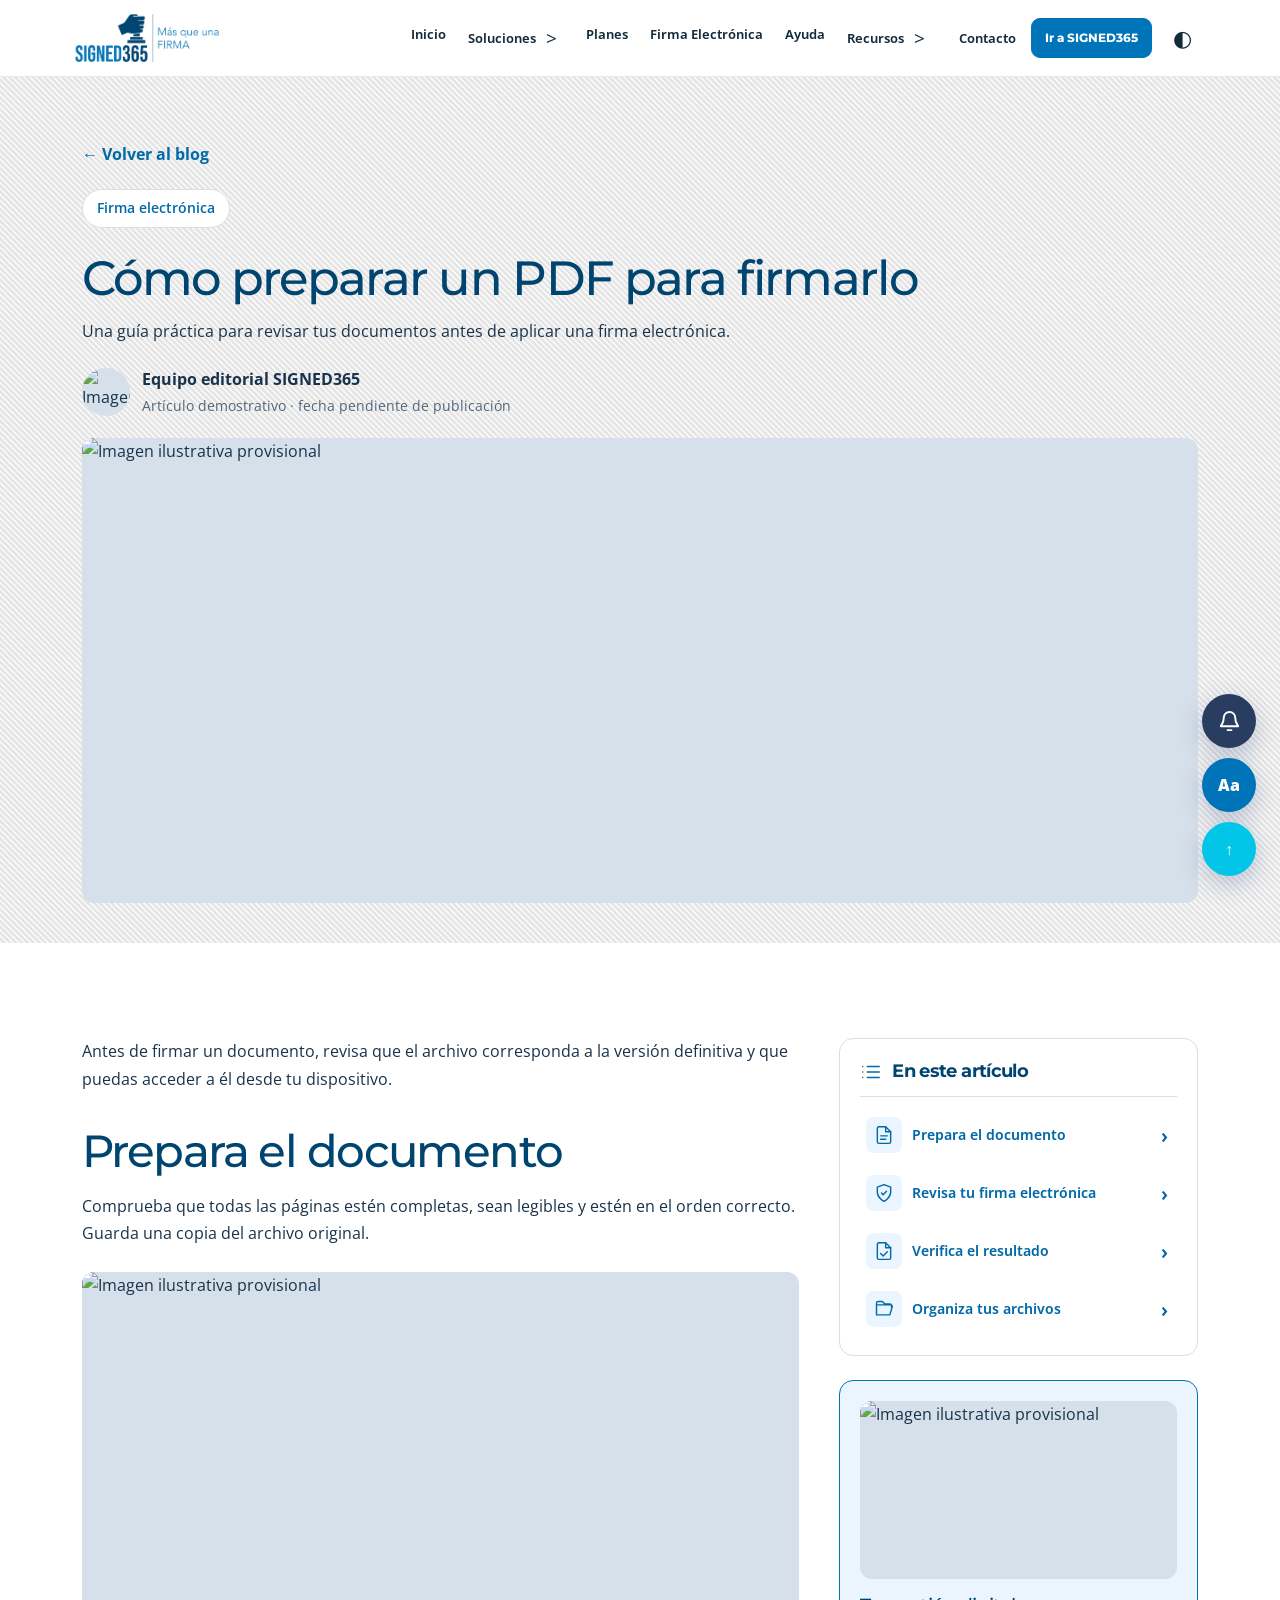
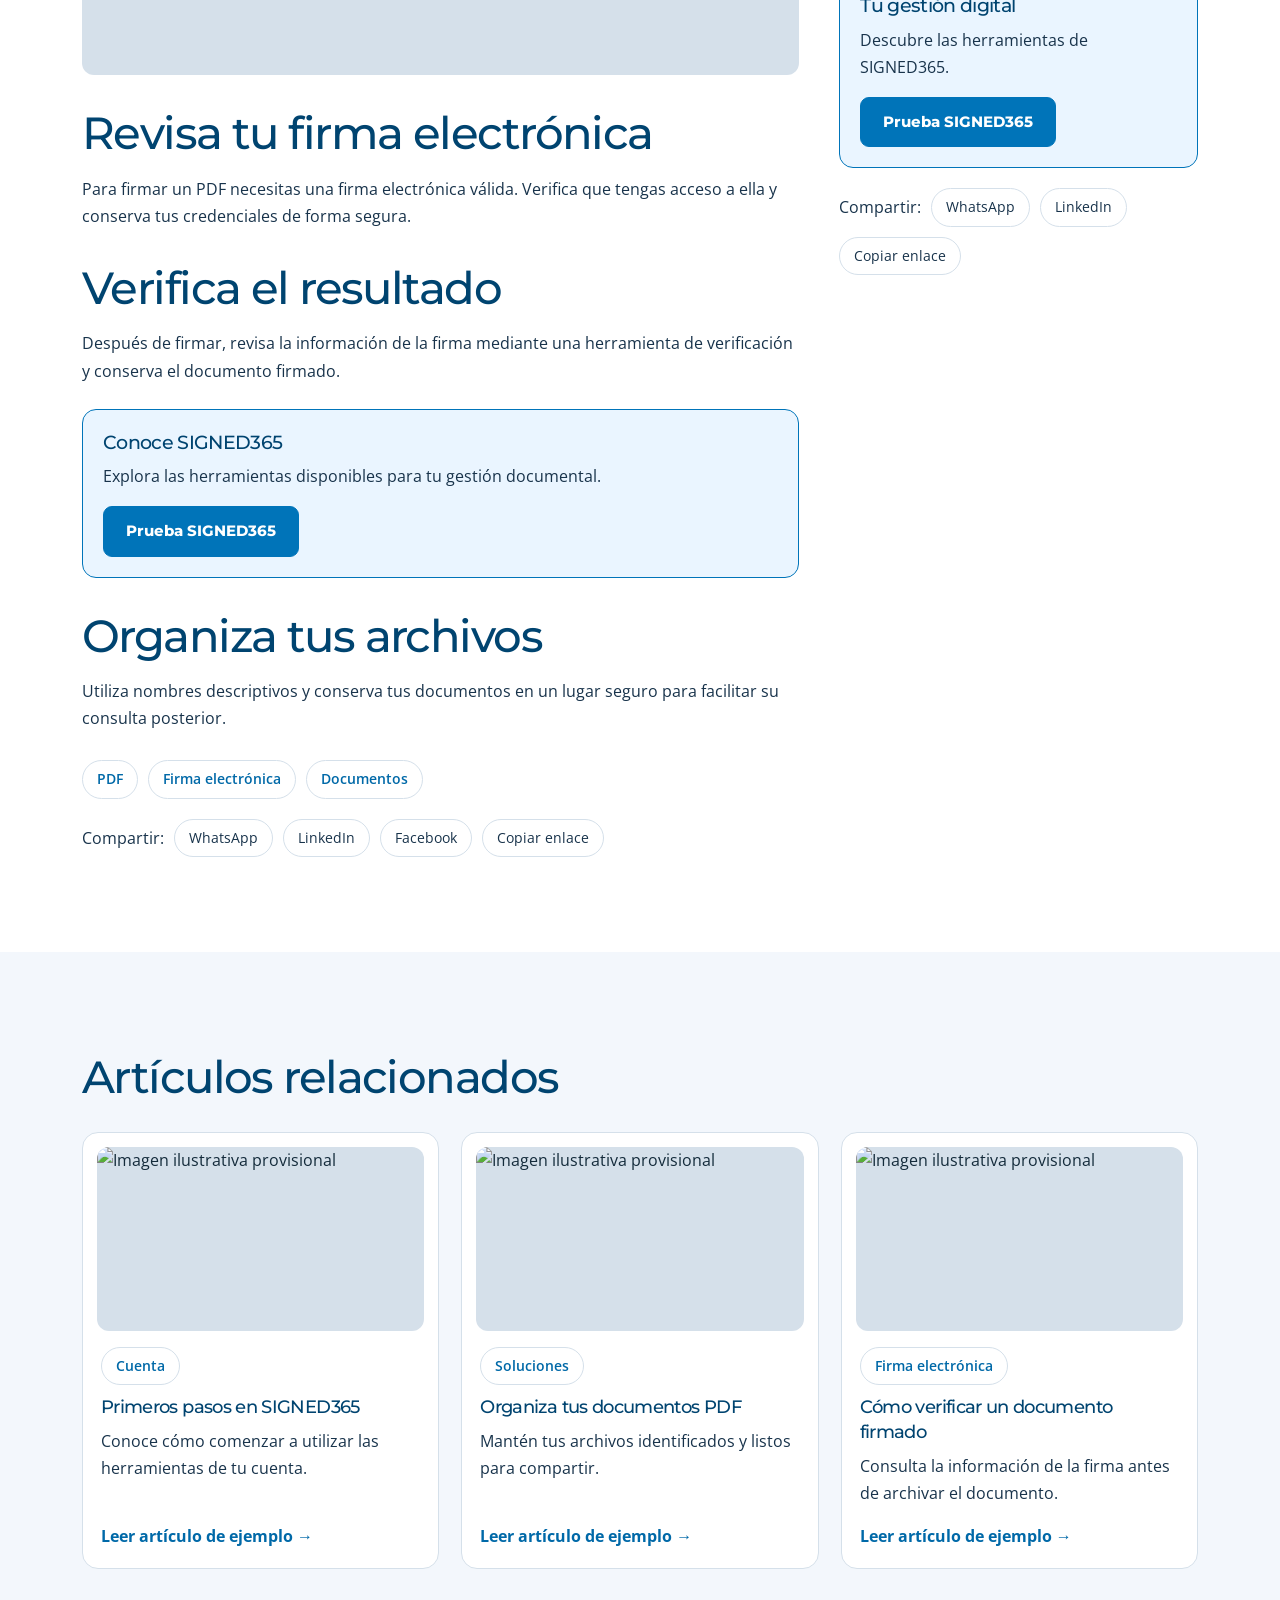
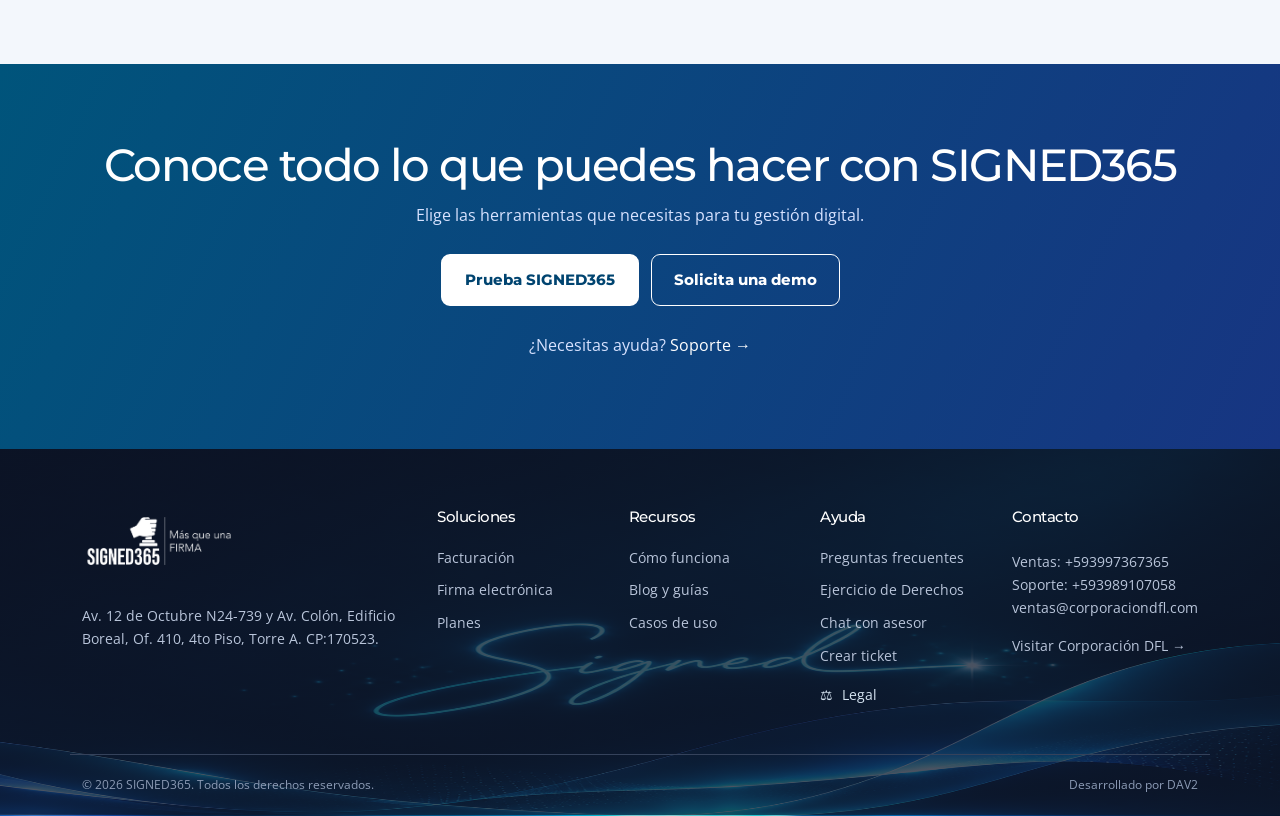
==== commit f0393b0b: "Blog y Menu Actualización de Menú e incorporación del Blog" ====
--- a/pginter/blog365-skudeltema.html
+++ b/pginter/blog365-skudeltema.html
@@ -46,7 +46,7 @@
 <a class="skip" href="#contenido">
             Ir al contenido
         </a>
-<!-- 01. CABECERA Y NAVEGACIÓN COMPARTIDAS -->
+<!-- 01. CABECERA Y NAVEGACIÓN -->
 <header class="header" id="inicio">
        <div class="container nav">
               <a aria-label="SIGNED365, inicio" class="logo" href="#">
@@ -63,7 +63,7 @@
                             Inicio
                      </a>
                      <div class="nav-dropdown">
-                            <a aria-haspopup="true" class="nav-dropdown-link" href="soluciones.html">
+                            <a aria-haspopup="true" class="nav-dropdown-link">
                                    Soluciones
                             </a>
                             <button aria-controls="firma-submenu" aria-expanded="false" aria-label="Soluciones SIGNED365" class="nav-dropdown-toggle" type="button">
@@ -76,8 +76,8 @@
                                    <a href="firmadoc.html">
                                           Firmar de Documentos
                                    </a>
-                                   <a href="#sinlink">
-                                          Firmar Contratos
+                                   <a href="firmadoc.html">
+                                          Multifirma
                                    </a>
                             </div>
                      </div>
@@ -90,9 +90,22 @@
                      <a href="faq.html">
                             Ayuda
                      </a>
-                     <a href="recursos.html">
-                            Recursos
-                     </a>
+                     <div class="nav-dropdown">
+                            <a aria-haspopup="true" class="nav-dropdown-link">
+                                   Recursos
+                            </a>
+                            <button aria-controls="firma-submenu" aria-expanded="false" aria-label="Soluciones SIGNED365" class="nav-dropdown-toggle" type="button">
+                                   &gt;
+                            </button>
+                            <div class="nav-submenu" id="firma-submenu">
+                                   <a href="../pginter/blog365.html">
+                                          Blog
+                                   </a>
+                                   <a href="../pginter/recursos.html">
+                                          Guías
+                                   </a>
+                            </div>
+                     </div>
               </nav>
               <div class="nav-actions">
                      <a href="#contacto">
@@ -107,6 +120,7 @@
               </div>
        </div>
 </header>
+
 <!-- 02. CONTENIDO PRINCIPAL -->
 <main id="contenido">
 <!-- 01. CABECERA DEL ARTÍCULO -->
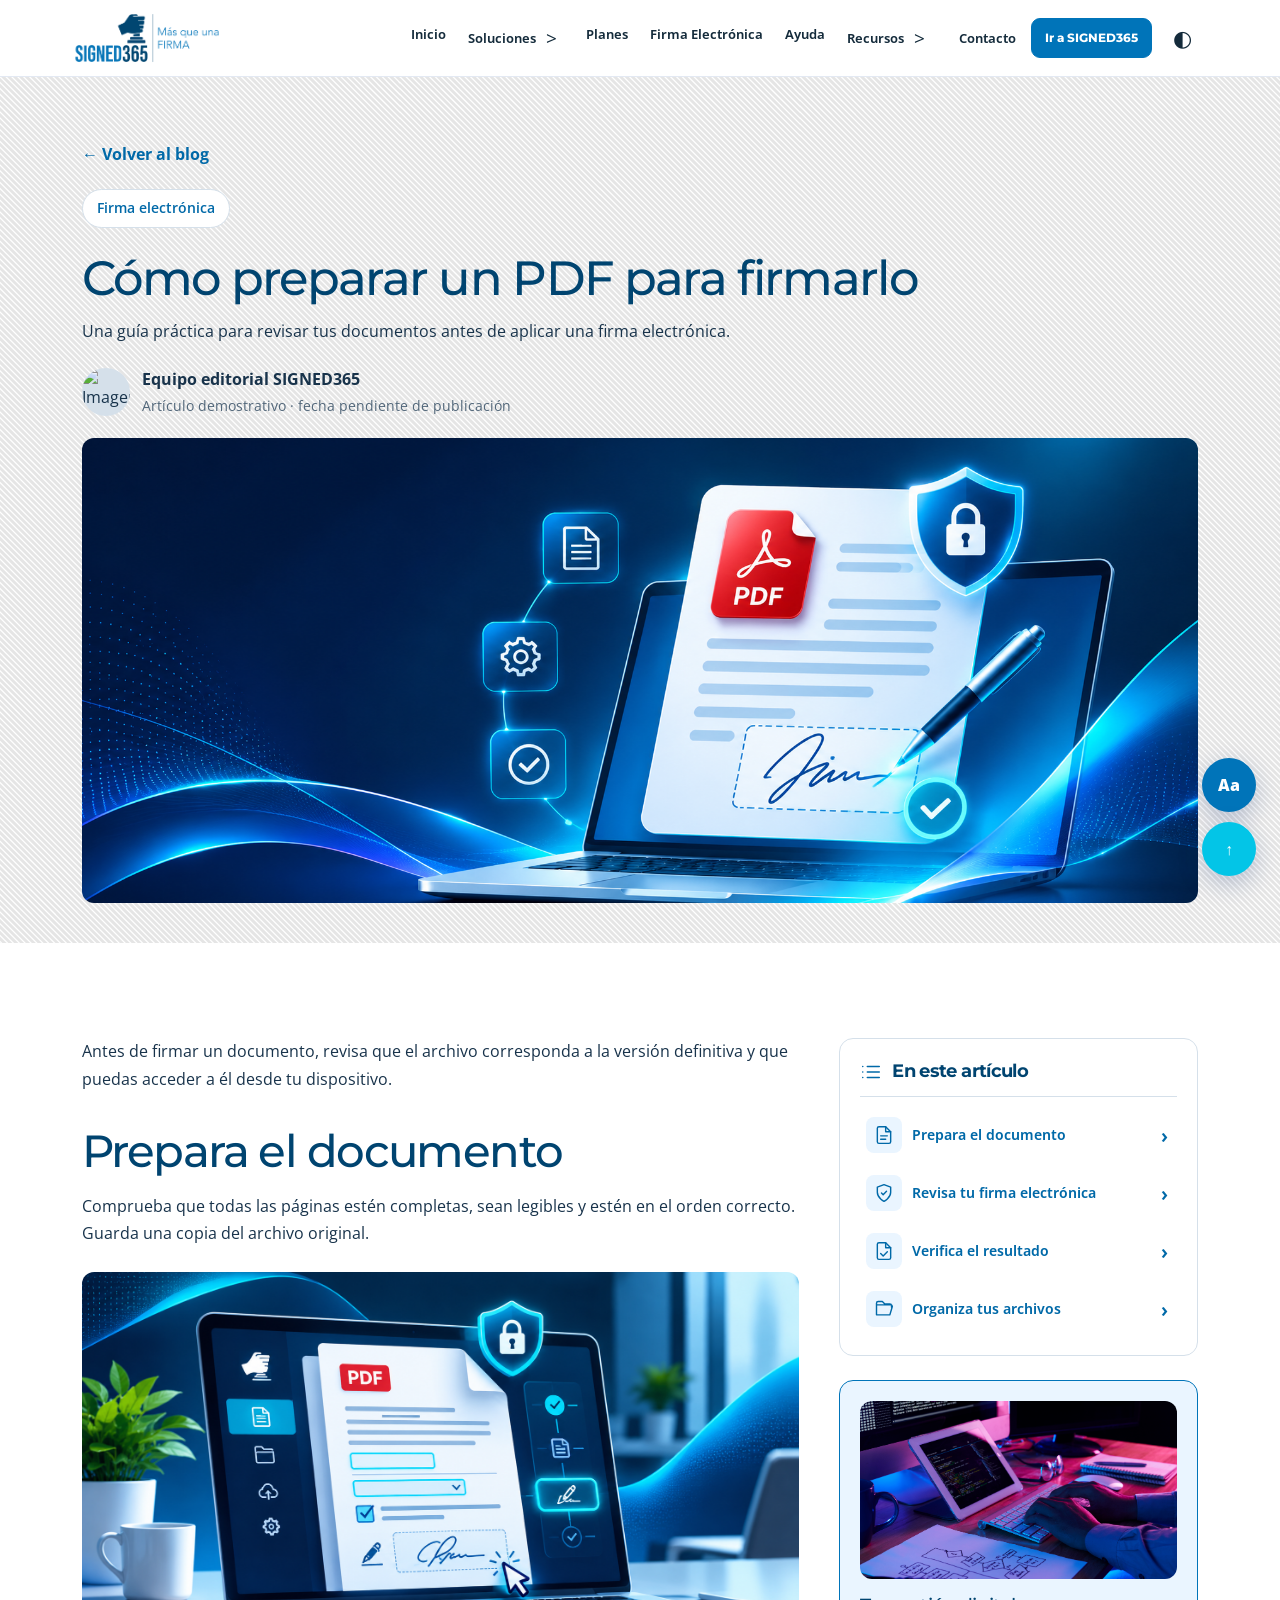
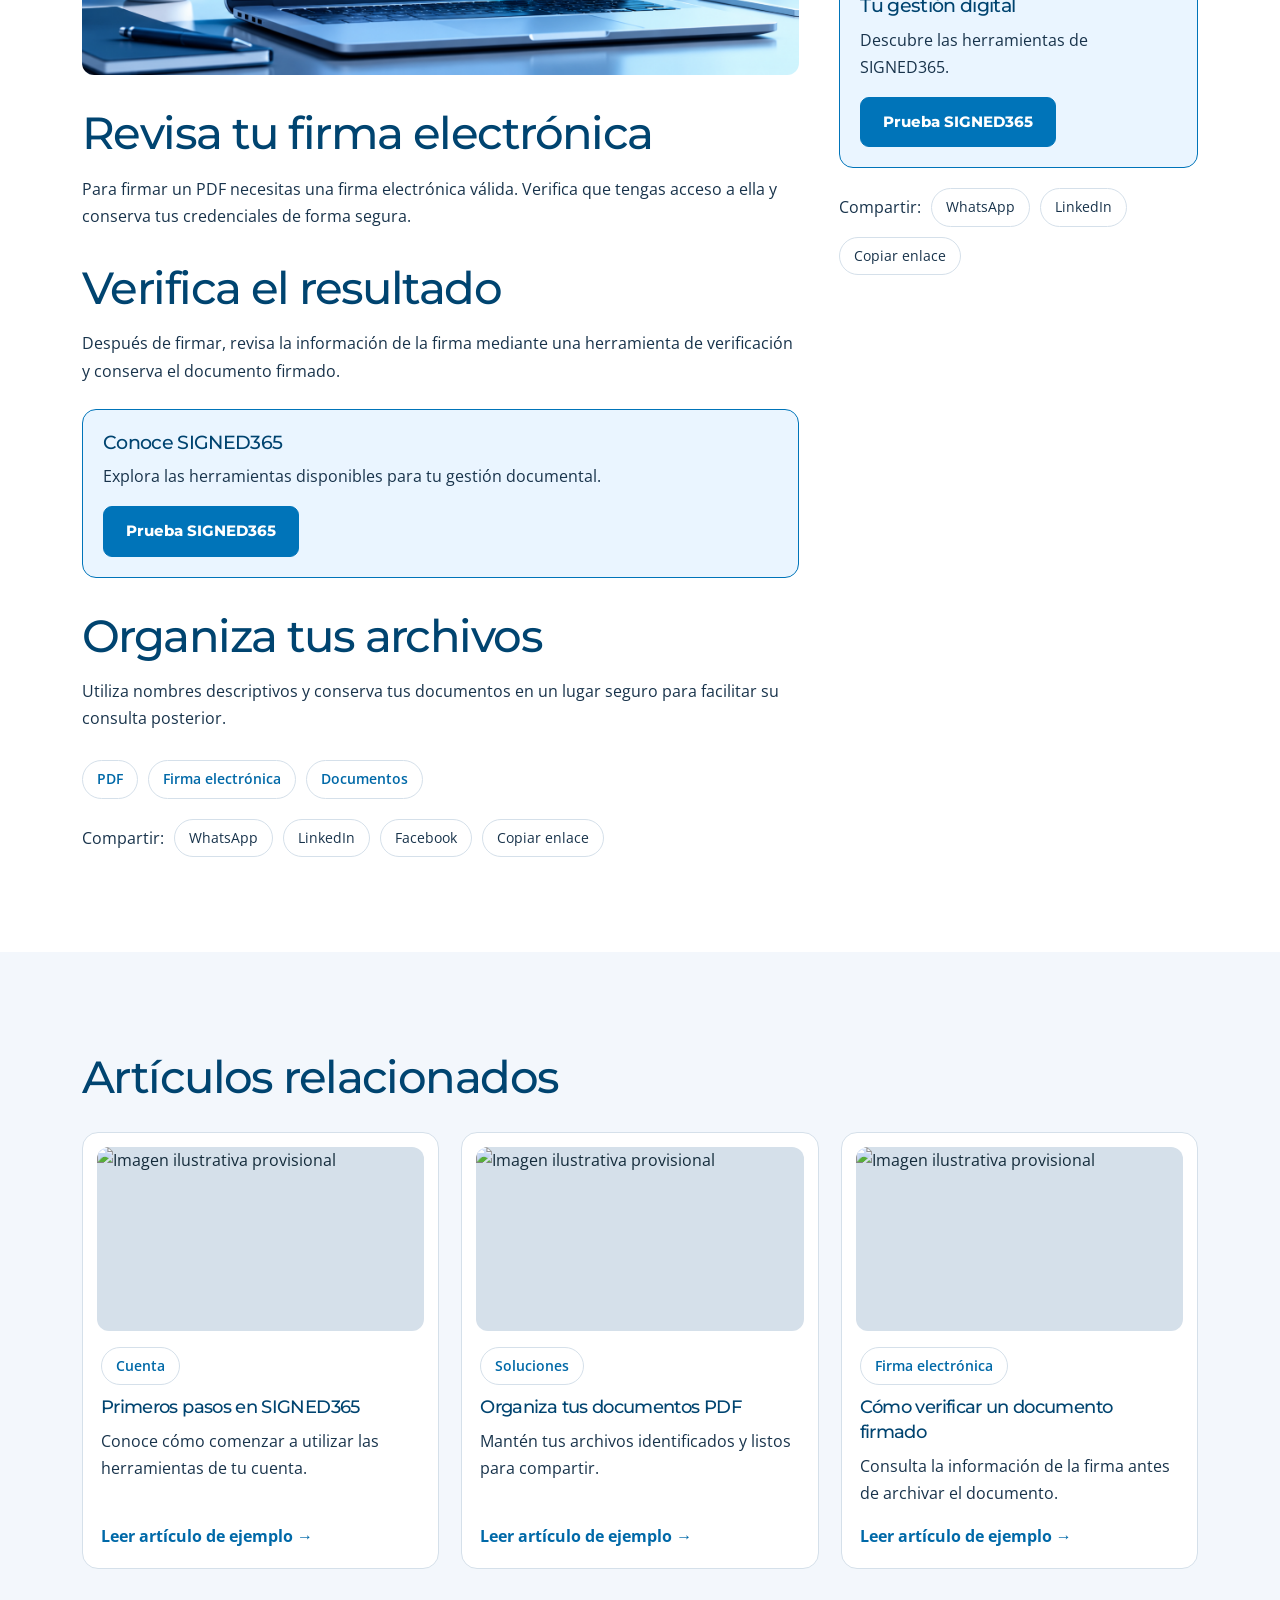
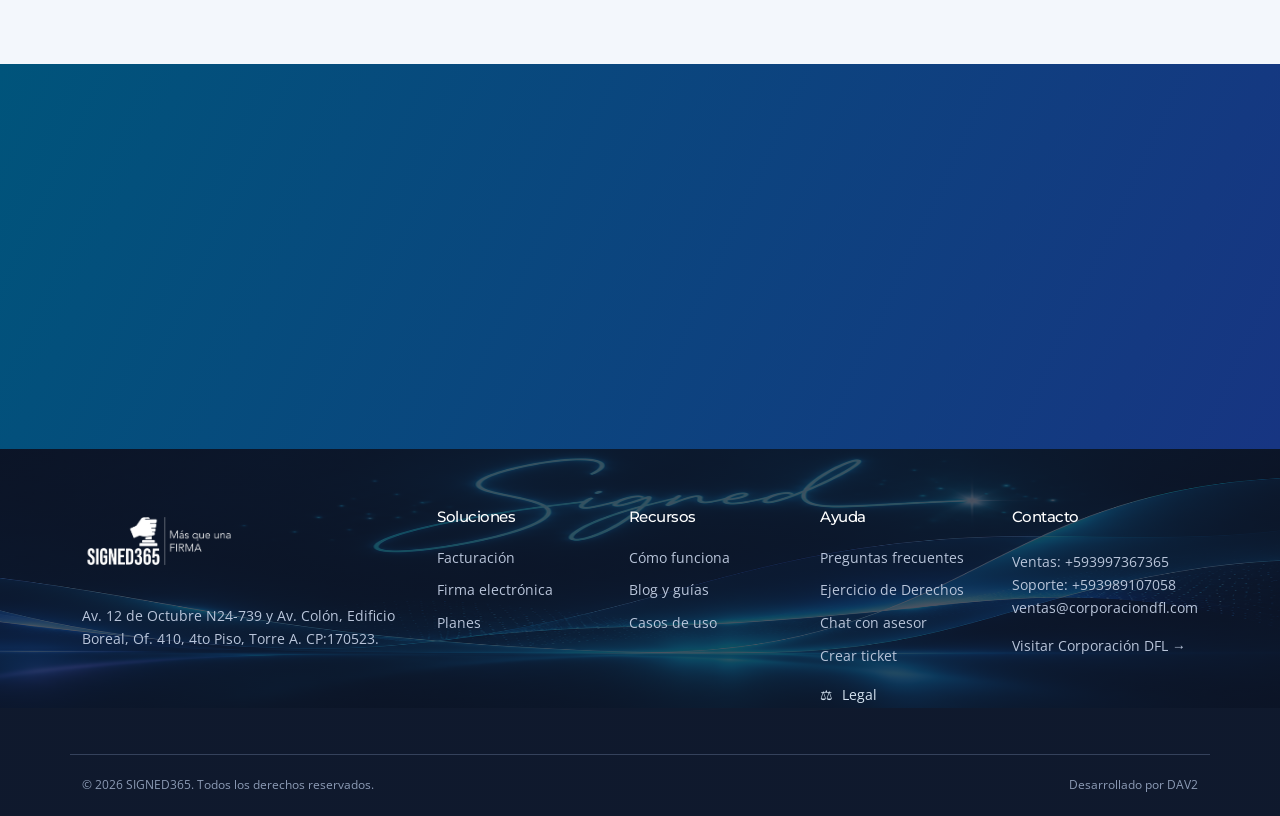
==== commit ad81208e: "PopUp yOrden PopUp Actualizado" ====
--- a/pginter/blog365-skudeltema.html
+++ b/pginter/blog365-skudeltema.html
@@ -134,7 +134,7 @@
             <img class="v8-2-blog-image" src="https://placehold.co/96x96/dce8f2/004470?text=Autor" alt="Imagen ilustrativa provisional" loading="lazy"/>
             <div><strong>Equipo editorial SIGNED365</strong><br/><small>Artículo demostrativo · fecha pendiente de publicación</small></div>
         </div>
-        <img class="v8-2-blog-image" src="https://placehold.co/1440x600/dce8f2/004470?text=Portada+del+articulo" alt="Imagen ilustrativa provisional" loading="lazy"/>
+        <img class="v8-2-blog-image" src="../assets/recursos-blog/portada-tema_001.png" alt="Imagen ilustrativa provisional" loading="lazy"/>
     </div>
 </section>
 <!-- 02. CONTENIDO Y BARRA LATERAL -->
@@ -144,7 +144,7 @@
             <p>Antes de firmar un documento, revisa que el archivo corresponda a la versión definitiva y que puedas acceder a él desde tu dispositivo.</p>
             <h2 id="preparar">Prepara el documento</h2>
             <p>Comprueba que todas las páginas estén completas, sean legibles y estén en el orden correcto. Guarda una copia del archivo original.</p>
-            <img class="v8-2-blog-image" src="https://placehold.co/960x540/dce8f2/004470?text=Imagen+del+contenido" alt="Imagen ilustrativa provisional" loading="lazy"/>
+            <img class="v8-2-blog-image" src="../assets/recursos-blog/sub-tema_001.png" alt="Imagen ilustrativa provisional" loading="lazy"/>
             <h2 id="firma">Revisa tu firma electrónica</h2>
             <p>Para firmar un PDF necesitas una firma electrónica válida. Verifica que tengas acceso a ella y conserva tus credenciales de forma segura.</p>
             <h2 id="verificar">Verifica el resultado</h2>
@@ -194,7 +194,7 @@
                 </ul>
             </nav>
             <div class="v8-2-blog-promo">
-                <img class="v8-2-blog-image" src="https://placehold.co/600x300/dce8f2/004470?text=SIGNED365" alt="Imagen ilustrativa provisional" loading="lazy"/>
+                <img class="v8-2-blog-image" src="../assets/hero365.jpg" alt="Imagen ilustrativa provisional" loading="lazy"/>
                 <h3>Tu gestión digital</h3>
                 <p>Descubre las herramientas de SIGNED365.</p>
                 <a class="btn btn-primary" href="https://appsigned365.corporaciondfl.com/registro" target="_blank" rel="noopener">Prueba SIGNED365</a>
--- a/css/announcement.css
+++ b/css/announcement.css
@@ -1,26 +1,480 @@
-/* SIGNED365 | Anuncio desplegable: componente independiente */
-.announcement { position: fixed; inset: 0 0 auto; z-index: 1100; pointer-events: none; font-family: Roboto, Arial, sans-serif; }
-.announcement-shade { position: fixed; inset: 0; background: rgba(8, 25, 49, .23); opacity: 0; visibility: hidden; transition: opacity .45s ease, visibility .45s; pointer-events: none; }
-.announcement-panel { position: relative; width: min(70vw, 1020px); max-height: min(78vh, 760px); margin: 0 auto; overflow: auto; background: var(--surface, #fff); color: var(--text, #173047); border-radius: 0 0 22px 22px; box-shadow: 0 20px 65px rgba(0,20,50,.22); transform: translateY(-110%); opacity: 0; visibility: hidden; transition: transform .65s cubic-bezier(.2,.8,.2,1), opacity .4s ease, visibility .65s; pointer-events: none; }
-.announcement.is-open .announcement-panel { transform: translateY(0); opacity: 1; visibility: visible; pointer-events: auto; }
-.announcement.is-open .announcement-shade { opacity: 1; visibility: visible; }
-.announcement-heading { display: flex; align-items: center; justify-content: space-between; gap: 20px; padding: 20px 26px 14px; }
-.announcement-heading h2 { font-size: clamp(20px, 2.3vw, 28px); margin: 4px 0 0; font-weight: 700; }
-.announcement-kicker { color: #0086be; font-size: 11px; letter-spacing: .11em; font-weight: 800; }
-.announcement-close { display: grid; place-items: center; flex: none; width: 40px; height: 40px; border: 1px solid #cad7df; border-radius: 50%; background: transparent; color: inherit; font-size: 29px; line-height: 1; cursor: pointer; }
-.announcement-close:hover, .announcement-close:focus-visible { background: #e6f5fd; color: #00547b; }
-.announcement-content { padding: 0 26px 22px; }
-.announcement-image { display: block; width: 100%; height: auto; max-height: 52vh; object-fit: contain; border-radius: 14px; }
-.announcement-note { margin: 12px 0 0; font-size: 13px; opacity: .75; }
-.announcement-tab { position: absolute; top: 0; left: 50%; transform: translateX(-50%); display: flex; align-items: center; gap: 9px; padding: 11px 24px; background: #00547b; color: #fff; border: 0; border-radius: 0 0 12px 12px; box-shadow: 0 6px 18px #001d3033; font-size: 12px; font-weight: 800; letter-spacing: .07em; cursor: pointer; pointer-events: auto; transition: background .2s; }
-.announcement-tab:hover, .announcement-tab:focus-visible { background: #0086be; }
-.announcement.is-open .announcement-tab { opacity: 0; visibility: hidden; pointer-events: none; }
-.announcement-close:focus-visible, .announcement-tab:focus-visible { outline: 3px solid #64c8ff; outline-offset: 3px; }
-@media (max-width: 767px) { .announcement-panel { width: calc(100vw - 24px); max-height: 82dvh; } .announcement-heading { padding: 16px 16px 12px; } .announcement-content { padding: 0 16px 18px; } .announcement-image { max-height: 54dvh; } .announcement-tab { padding: 10px 18px; } }
-@media (prefers-reduced-motion: reduce) { .announcement-panel, .announcement-shade { transition-duration: .01ms; } }
-
-/* V3: campana de anuncios; ubicación independiente del menú superior. */
-.announcement-bell { display: grid; place-items: center; }
-.announcement .announcement-panel { z-index: 1; }
-body:has(.announcement.is-open) .floating .announcement-bell { opacity: 0; visibility: hidden; pointer-events: none; }
-body:not(:has(.announcement.is-open)) .floating .announcement-bell { opacity: 1; visibility: visible; }
+/* ============================================================
+   SIGNED365 | ANNOUNCEMENT
+   Anuncio desplegable: componente independiente
+   ============================================================ */
+
+
+/* ============================================================
+   01. CONTENEDOR PRINCIPAL DEL ANUNCIO
+   ============================================================ */
+
+.announcement {
+    position: fixed;
+    inset: 0 0 auto;
+    z-index: 1100;
+    pointer-events: none;
+    font-family: Roboto, Arial, sans-serif;
+}
+
+
+/* ============================================================
+   02. CAPA OSCURA DETRÁS DEL ANUNCIO
+   ============================================================ */
+
+.announcement-shade {
+    position: fixed;
+    inset: 0;
+    background: rgba(8, 25, 49, .23);
+    opacity: 0;
+    visibility: hidden;
+    transition:
+        opacity .45s ease,
+        visibility .45s;
+    pointer-events: none;
+}
+
+
+/* ============================================================
+   03. PANEL PRINCIPAL DEL ANUNCIO
+   ============================================================ */
+
+.announcement-panel {
+    position: relative;
+
+    /* Dimensiones y ubicación */
+    width: min(70vw, 1020px);
+    max-height: min(78vh, 760px);
+    margin: 0 auto;
+    overflow: auto;
+
+    /* Colores y apariencia */
+    background: var(--surface, #fff);
+    color: var(--text, #173047);
+    border-radius: 0 0 22px 22px;
+    box-shadow: 0 20px 65px rgba(0, 20, 50, .22);
+
+    /* Estado inicial */
+    transform: translateY(-110%);
+    opacity: 0;
+    visibility: hidden;
+
+    /* Animación de apertura y cierre */
+    transition:
+        transform .65s cubic-bezier(.2, .8, .2, 1),
+        opacity .4s ease,
+        visibility .65s;
+
+    pointer-events: none;
+}
+
+
+/* ============================================================
+   04. ESTADO ABIERTO DEL ANUNCIO
+   ============================================================ */
+
+.announcement.is-open .announcement-panel {
+    transform: translateY(0);
+    opacity: 1;
+    visibility: visible;
+    pointer-events: auto;
+}
+
+.announcement.is-open .announcement-shade {
+    opacity: 1;
+    visibility: visible;
+}
+
+
+/* ============================================================
+   05. CABECERA DEL ANUNCIO
+   ============================================================ */
+
+.announcement-heading {
+    display: flex;
+    align-items: center;
+    justify-content: space-between;
+    gap: 20px;
+    padding: 20px 26px 14px;
+}
+
+
+/* Título principal */
+
+.announcement-heading h2 {
+    font-size: clamp(20px, 2.3vw, 28px);
+    margin: 4px 0 0;
+    font-weight: 700;
+}
+
+
+/* Texto superior o etiqueta informativa */
+
+.announcement-kicker {
+    color: #0086be;
+    font-size: 11px;
+    letter-spacing: .11em;
+    font-weight: 800;
+}
+
+
+/* ============================================================
+   06. BOTÓN DE CIERRE (X)
+   ============================================================ */
+
+.announcement-close {
+    display: grid;
+    place-items: center;
+    flex: none;
+
+    /* Dimensiones */
+    width: 40px;
+    height: 40px;
+
+    /* Apariencia */
+    border: 1px solid #cad7df;
+    border-radius: 50%;
+    background: transparent;
+    color: inherit;
+
+    /* Tipografía */
+    font-size: 29px;
+    line-height: 1;
+
+    cursor: pointer;
+}
+
+
+/* Estado hover y enfoque */
+
+.announcement-close:hover,
+.announcement-close:focus-visible {
+    background: #e6f5fd;
+    color: #00547b;
+}
+
+
+/* ============================================================
+   07. CONTENIDO DEL ANUNCIO
+   ============================================================ */
+
+.announcement-content {
+    padding: 0 26px 22px;
+}
+
+
+/* ============================================================
+   08. IMAGEN PRINCIPAL DEL ANUNCIO
+   ============================================================ */
+
+.announcement-image {
+    display: block;
+
+    /* Dimensiones de la imagen */
+    width: 100%;
+    height: auto;
+    max-height: 52vh;
+
+    /* Ajuste y apariencia */
+    object-fit: contain;
+    border-radius: 14px;
+}
+
+
+/* ============================================================
+   09. NOTA INFORMATIVA INFERIOR
+   ============================================================ */
+
+.announcement-note {
+    margin: 12px 0 0;
+    font-size: 13px;
+    opacity: .75;
+}
+
+
+/* ============================================================
+   10. PESTAÑA SUPERIOR DEL ANUNCIO
+   ============================================================ */
+
+.announcement-tab {
+
+    /* Ubicación */
+    position: absolute;
+    top: 0;
+    left: 50%;
+    transform: translateX(-50%);
+
+    /* Distribución del contenido */
+    display: flex;
+    align-items: center;
+    gap: 9px;
+    padding: 11px 24px;
+
+    /* Colores y apariencia */
+    background: #00547b;
+    color: #fff;
+    border: 0;
+    border-radius: 0 0 12px 12px;
+    box-shadow: 0 6px 18px #001d3033;
+
+    /* Tipografía */
+    font-size: 12px;
+    font-weight: 800;
+    letter-spacing: .07em;
+
+    /* Interacción */
+    cursor: pointer;
+    pointer-events: auto;
+    transition: background .2s;
+}
+
+
+/* Estado hover y enfoque de la pestaña */
+
+.announcement-tab:hover,
+.announcement-tab:focus-visible {
+    background: #0086be;
+}
+
+
+/* Ocultar pestaña cuando el anuncio está abierto */
+
+.announcement.is-open .announcement-tab {
+    opacity: 0;
+    visibility: hidden;
+    pointer-events: none;
+}
+
+
+/* ============================================================
+   11. ACCESIBILIDAD Y NAVEGACIÓN POR TECLADO
+   ============================================================ */
+
+.announcement-close:focus-visible,
+.announcement-tab:focus-visible {
+    outline: 3px solid #64c8ff;
+    outline-offset: 3px;
+}
+
+
+/* ============================================================
+   12. DISEÑO RESPONSIVE | DISPOSITIVOS MÓVILES
+   Pantallas de hasta 767px
+   ============================================================ */
+
+@media (max-width: 767px) {
+
+    /* Panel principal */
+
+    .announcement-panel {
+        width: calc(100vw - 24px);
+        max-height: 82dvh;
+    }
+
+
+    /* Cabecera */
+
+    .announcement-heading {
+        padding: 16px 16px 12px;
+    }
+
+
+    /* Contenido */
+
+    .announcement-content {
+        padding: 0 16px 18px;
+    }
+
+
+    /* Imagen principal */
+
+    .announcement-image {
+        max-height: 54dvh;
+    }
+
+
+    /* Pestaña superior */
+
+    .announcement-tab {
+        padding: 10px 18px;
+    }
+
+}
+
+
+/* ============================================================
+   13. ACCESIBILIDAD | REDUCCIÓN DE ANIMACIONES
+   ============================================================ */
+
+@media (prefers-reduced-motion: reduce) {
+
+    .announcement-panel,
+    .announcement-shade {
+        transition-duration: .01ms;
+    }
+
+}
+
+
+/* ============================================================
+   14. V3 | CAMPANA FLOTANTE DE ANUNCIOS
+   Ubicación independiente del menú superior
+   ============================================================ */
+
+.announcement-bell {
+    display: grid;
+    place-items: center;
+}
+
+
+/* Prioridad visual del panel */
+
+.announcement .announcement-panel {
+    z-index: 1;
+}
+
+
+/* Ocultar campana cuando el anuncio está abierto */
+
+body:has(.announcement.is-open) .floating .announcement-bell {
+    opacity: 0;
+    visibility: hidden;
+    pointer-events: none;
+}
+
+
+/* Mostrar campana cuando el anuncio está cerrado */
+
+body:not(:has(.announcement.is-open)) .floating .announcement-bell {
+    opacity: 1;
+    visibility: visible;
+}
+
+
+/* ============================================================
+   FIN DEL ARCHIVO | ANNOUNCEMENT.CSS
+   SIGNED365
+   ============================================================ */
+
+/* ============================================================
+   15. V8-3 | CONTENIDO MULTIMEDIA DEL ANUNCIO
+   ============================================================ */
+.announcement-bell[hidden] {
+    display: none !important;
+}
+
+/* 15.1. Reproductor adaptable */
+.announcement .announcement-media {
+    width: min(100%, 110dvh);
+    aspect-ratio: 16 / 9;
+    margin: 0 auto;
+    overflow: hidden;
+    border-radius: 10px;
+    background: #000;
+}
+
+.announcement-media iframe,
+.announcement-media video {
+    display: block;
+    width: 100%;
+    height: 100%;
+    border: 0;
+    object-fit: contain;
+}
+
+/* 15.2. Controles y portada */
+.announcement-media-button {
+    padding: 10px 16px;
+    border: 1px solid #0074b9;
+    border-radius: 9px;
+    background: #004470;
+    color: #fff;
+    cursor: pointer;
+    font: inherit;
+}
+
+/* 15.2.1. Portada independiente del botón */
+.announcement .announcement-cover {
+    display: grid;
+    gap: 12px;
+    width: 100%;
+    padding: 0;
+    background: transparent;
+}
+
+/* 15.2.2. Botón de reproducción | Ambos temas */
+.announcement .announcement-play {
+    display: flex;
+    align-items: center;
+    justify-content: center;
+    gap: 9px;
+    width: 100%;
+    min-height: 44px;
+    padding: 12px 16px;
+    border: 1px solid #0074b9;
+    border-radius: 9px;
+    background: #0074b9;
+    color: #fff;
+    font-weight: 600;
+    cursor: pointer;
+}
+
+.announcement .announcement-play:hover,
+.announcement .announcement-play:focus-visible {
+    background: #004470;
+    color: #fff;
+}
+
+.announcement-play-icon {
+    font-size: .9em;
+}
+
+/* 15.2.3. Nota inferior con hipervínculo opcional */
+.announcement .announcement-note a {
+    color: var(--blue, #0074b9);
+    text-decoration: underline;
+}
+
+:root.dark .announcement .announcement-note a {
+    color: #79d5ff;
+}
+
+.announcement .announcement-note[hidden] {
+    display: none;
+}
+
+.announcement-media-button:focus-visible {
+    outline: 3px solid #64c8ff;
+    outline-offset: 3px;
+}
+
+/* 15.3. Acciones y mensajes */
+.announcement-actions {
+    display: flex;
+    flex-wrap: wrap;
+    justify-content: center;
+    align-items: center;
+    gap: 10px;
+}
+
+.announcement-status {
+    margin: 10px 0;
+    text-align: center;
+    color: inherit;
+}
+
+.announcement-status:empty,
+.announcement-actions:empty {
+    display: none;
+}
+
+/* 16. V8-3 | AJUSTES MÓVILES */
+@media (max-width: 600px) {
+    .announcement .announcement-media {
+        width: 100%;
+    }
+    .announcement-actions {
+        gap: 8px;
+    }
+}
+
+/* FIN | SIGNED365 V8-3 */
--- a/css/v5.css
+++ b/css/v5.css
@@ -1,20 +1,327 @@
-/* SIGNED365 · EVOLUTION V5 | Navegación de segundo nivel */
-.nav-dropdown { position: relative; display: flex; align-items: center; gap: 3px; }
-.nav-dropdown-link { white-space: nowrap; }
-.nav-dropdown-toggle { display: inline-flex; align-items: center; justify-content: center; width: 25px; height: 30px; border: 0; background: transparent; color: var(--ink); font-size: 1.2rem; border-radius: 6px; }
-.nav-dropdown-toggle:hover, .nav-dropdown-toggle:focus-visible { color: var(--blue); background: var(--soft); }
-.nav-submenu { position: absolute; top: calc(100% + 12px); left: 0; min-width: 210px; display: none; flex-direction: column; padding: 8px; border: 1px solid var(--line); border-radius: 12px; background: var(--card); box-shadow: var(--shadow); z-index: 40; }
-.nav-submenu::before { content: ''; position: absolute; height: 14px; top: -14px; left: 0; right: 0; }
-.nav-submenu a { display: block; padding: 10px 13px; border-radius: 7px; font-family: var(--font-body); font-size: .84rem; font-weight: 600; color: var(--ink); }
-.nav-submenu a:hover, .nav-submenu a:focus-visible { background: var(--soft); color: var(--blue); }
-.nav-dropdown:hover .nav-submenu, .nav-dropdown:focus-within .nav-submenu, .nav-dropdown.is-expanded .nav-submenu { display: flex; }
-.nav-dropdown-toggle:focus-visible, .nav-submenu a:focus-visible { outline: 2px solid var(--blue); outline-offset: 2px; }
+/* ============================================================
+   SIGNED365 | EVOLUTION V5
+   Navegación de segundo nivel
+   Menús desplegables y adaptación responsive
+   Compatible con temas claro y oscuro
+   ============================================================ */
+
+
+/* ============================================================
+   01. CONTENEDOR PRINCIPAL DEL MENÚ DESPLEGABLE
+   Distribución del enlace principal y botón de expansión
+   ============================================================ */
+
+
+/* 01.1. Contenedor del menú desplegable */
+
+.nav-dropdown {
+
+    /* Posicionamiento */
+    position: relative;
+
+    /* Distribución y alineación */
+    display: flex;
+    align-items: center;
+    gap: 3px;
+
+}
+
+
+/* 01.2. Enlace principal del menú
+   Evita que el texto se divida en varias líneas.
+*/
+
+.nav-dropdown-link {
+    white-space: nowrap;
+}
+
+
+/* ============================================================
+   02. BOTÓN DE EXPANSIÓN DEL SUBMENÚ
+   Control visual para desplegar las opciones de segundo nivel
+   ============================================================ */
+
+
+/* 02.1. Apariencia general del botón */
+
+.nav-dropdown-toggle {
+
+    /* Distribución y alineación */
+    display: inline-flex;
+    align-items: center;
+    justify-content: center;
+
+    /* Dimensiones */
+    width: 25px;
+    height: 30px;
+
+    /* Colores y apariencia */
+    border: 0;
+    background: transparent;
+    color: var(--ink);
+
+    /* Tamaño del icono */
+    font-size: 1.2rem;
+
+    /* Bordes redondeados */
+    border-radius: 6px;
+
+}
+
+
+/* 02.2. Estado hover y enfoque mediante teclado */
+
+.nav-dropdown-toggle:hover,
+.nav-dropdown-toggle:focus-visible {
+    color: var(--blue);
+    background: var(--soft);
+}
+
+
+/* ============================================================
+   03. CONTENEDOR DEL SUBMENÚ DESPLEGABLE
+   Ubicación, dimensiones y apariencia de las opciones
+   ============================================================ */
+
+
+/* 03.1. Configuración general del submenú */
+
+.nav-submenu {
+
+    /* Posicionamiento */
+    position: absolute;
+    top: calc(100% + 12px);
+    left: 0;
+
+    /* Dimensiones */
+    min-width: 210px;
+
+    /* Estado inicial y distribución */
+    display: none;
+    flex-direction: column;
+
+    /* Espaciado interno */
+    padding: 8px;
+
+    /* Bordes y apariencia */
+    border: 1px solid var(--line);
+    border-radius: 12px;
+    background: var(--card);
+
+    /* Sombra exterior */
+    box-shadow: var(--shadow);
+
+    /* Prioridad visual */
+    z-index: 40;
+
+}
+
+
+/* 03.2. Puente invisible entre el menú y el submenú
+   Permite desplazar el cursor hacia las opciones sin que
+   el submenú se cierre al atravesar el espacio intermedio.
+*/
+
+.nav-submenu::before {
+
+    content: '';
+
+    /* Posicionamiento */
+    position: absolute;
+    height: 14px;
+    top: -14px;
+    left: 0;
+    right: 0;
+
+}
+
+
+/* ============================================================
+   04. ENLACES DEL SUBMENÚ
+   Apariencia de las opciones de navegación de segundo nivel
+   ============================================================ */
+
+
+/* 04.1. Estilo general de los enlaces */
+
+.nav-submenu a {
+
+    /* Distribución */
+    display: block;
+
+    /* Espaciado interno */
+    padding: 10px 13px;
+
+    /* Bordes redondeados */
+    border-radius: 7px;
+
+    /* Tipografía */
+    font-family: var(--font-body);
+    font-size: .84rem;
+    font-weight: 600;
+
+    /* Color del texto */
+    color: var(--ink);
+
+}
+
+
+/* 04.2. Estado hover y enfoque de los enlaces */
+
+.nav-submenu a:hover,
+.nav-submenu a:focus-visible {
+    background: var(--soft);
+    color: var(--blue);
+}
+
+
+/* ============================================================
+   05. APERTURA Y VISIBILIDAD DEL SUBMENÚ
+   Control de los diferentes estados de interacción
+   ============================================================ */
+
+
+/* 05.1. Mostrar el submenú en los siguientes estados:
+
+   - Al pasar el cursor sobre el menú principal.
+   - Al navegar mediante el teclado.
+   - Cuando el contenedor tiene la clase is-expanded.
+*/
+
+.nav-dropdown:hover .nav-submenu,
+.nav-dropdown:focus-within .nav-submenu,
+.nav-dropdown.is-expanded .nav-submenu {
+    display: flex;
+}
+
+
+/* ============================================================
+   06. ACCESIBILIDAD | NAVEGACIÓN POR TECLADO
+   Indicador visual del elemento seleccionado
+   ============================================================ */
+
+.nav-dropdown-toggle:focus-visible,
+.nav-submenu a:focus-visible {
+    outline: 2px solid var(--blue);
+    outline-offset: 2px;
+}
+
+
+/* ============================================================
+   07. DISEÑO RESPONSIVE | TABLETS Y DISPOSITIVOS MÓVILES
+   Pantallas de hasta 900px
+
+   El submenú deja de utilizar posicionamiento absoluto
+   y pasa a formar parte del flujo del menú principal.
+   ============================================================ */
+
 @media (max-width: 900px) {
-    .nav-dropdown { display: flex; flex-wrap: wrap; justify-content: space-between; width: 100%; }
-    .nav-dropdown-toggle { width: 40px; height: 40px; }
-    .nav-submenu { position: static; display: none; flex-basis: 100%; width: 100%; min-width: 0; margin-top: 4px; box-shadow: none; background: var(--soft); }
-    .nav-dropdown:hover .nav-submenu, .nav-dropdown:focus-within .nav-submenu { display: none; }
-    .nav-dropdown.is-expanded .nav-submenu { display: flex; }
-    .nav-submenu::before { display: none; }
-}
-@media (prefers-reduced-motion: reduce) { .nav-dropdown-toggle { transition: none; } }
+
+
+    /* --------------------------------------------------------
+       07.1. Contenedor principal del menú desplegable
+       -------------------------------------------------------- */
+
+    .nav-dropdown {
+
+        /* Distribución */
+        display: flex;
+        flex-wrap: wrap;
+        justify-content: space-between;
+
+        /* Dimensiones */
+        width: 100%;
+
+    }
+
+
+    /* --------------------------------------------------------
+       07.2. Botón de expansión en dispositivos móviles
+       Mayor superficie para facilitar la interacción táctil.
+       -------------------------------------------------------- */
+
+    .nav-dropdown-toggle {
+        width: 40px;
+        height: 40px;
+    }
+
+
+    /* --------------------------------------------------------
+       07.3. Contenedor del submenú móvil
+       -------------------------------------------------------- */
+
+    .nav-submenu {
+
+        /* Posicionamiento dentro del flujo del menú */
+        position: static;
+
+        /* Estado inicial */
+        display: none;
+
+        /* Distribución y dimensiones */
+        flex-basis: 100%;
+        width: 100%;
+        min-width: 0;
+
+        /* Separación del menú principal */
+        margin-top: 4px;
+
+        /* Apariencia */
+        box-shadow: none;
+        background: var(--soft);
+
+    }
+
+
+    /* --------------------------------------------------------
+       07.4. Desactivar la apertura automática mediante hover
+       o focus-within en dispositivos móviles.
+       -------------------------------------------------------- */
+
+    .nav-dropdown:hover .nav-submenu,
+    .nav-dropdown:focus-within .nav-submenu {
+        display: none;
+    }
+
+
+    /* --------------------------------------------------------
+       07.5. Apertura del submenú mediante la clase is-expanded
+       -------------------------------------------------------- */
+
+    .nav-dropdown.is-expanded .nav-submenu {
+        display: flex;
+    }
+
+
+    /* --------------------------------------------------------
+       07.6. Desactivar el puente invisible del submenú
+       No es necesario cuando el menú utiliza posición estática.
+       -------------------------------------------------------- */
+
+    .nav-submenu::before {
+        display: none;
+    }
+
+}
+
+
+/* ============================================================
+   08. ACCESIBILIDAD | REDUCCIÓN DE ANIMACIONES
+   Desactiva las transiciones del botón de expansión cuando
+   el usuario ha configurado su dispositivo para reducir
+   el movimiento.
+   ============================================================ */
+
+@media (prefers-reduced-motion: reduce) {
+
+    .nav-dropdown-toggle {
+        transition: none;
+    }
+
+}
+
+
+/* ============================================================
+   FIN DEL ARCHIVO | NAVEGACIÓN DE SEGUNDO NIVEL
+   SIGNED365 EVOLUTION V5
+   ============================================================ */
--- a/css/v5-fixes.css
+++ b/css/v5-fixes.css
@@ -1,19 +1,250 @@
-/* SIGNED365 · V5 | Reproductor y correcciones de contraste */
-/* 01. Video activado exclusivamente mediante interacción del usuario */
-.video-player { position: relative; overflow: hidden; isolation: isolate; }
-.video-play-button { display: flex; flex-direction: column; align-items: center; justify-content: center; gap: 8px; width: 100%; height: 100%; padding: 20px; border: 0; background: transparent; color: #fff; cursor: pointer; text-align: center; }
-.video-play-button:hover .play, .video-play-button:focus-visible .play { transform: scale(1.07); }
-.video-play-button .play { transition: transform .2s ease; }
-.video-play-button small { color: #fff; opacity: .85; }
-.video-media { position: absolute; inset: 0; background: #000; }
-.video-media[hidden] { display: none !important; }
-.video-media video, .video-media iframe { display: block; width: 100%; height: 100%; border: 0; object-fit: contain; }
-/* 02. Botón de soporte: blanco visible sobre fondo azul en ambos temas */
-.cta .actions .btn-white { background: #fff !important; border: 2px solid #fff !important; color: #004470 !important; }
-.cta .actions .btn-white:hover, .cta .actions .btn-white:focus-visible { background: transparent !important; border-color: #fff !important; color: #fff !important; }
-:root.dark .cta .actions .btn-white { background: #fff !important; border-color: #fff !important; color: #004470 !important; }
-:root.dark .cta .actions .btn-white:hover, :root.dark .cta .actions .btn-white:focus-visible { background: transparent !important; border-color: #fff !important; color: #fff !important; }
-/* 03. Nombres de autores: celeste con contraste en ambos temas */
-.review-person strong { color: #0074b9 !important; }
-:root.dark .review-person strong { color: #7ed5ff !important; }
-@media (prefers-reduced-motion: reduce) { .video-play-button .play { transition: none; } }
+/* ============================================================
+   SIGNED365 | V5
+   Reproductor de video y correcciones de contraste
+   Compatible con temas claro y oscuro
+   ============================================================ */
+
+
+/* ============================================================
+   01. REPRODUCTOR DE VIDEO
+   Video activado exclusivamente mediante interacción del usuario
+   ============================================================ */
+
+
+/* 01.1. Contenedor principal del reproductor */
+
+.video-player {
+
+    /* Posicionamiento */
+    position: relative;
+
+    /* Control del contenido */
+    overflow: hidden;
+    isolation: isolate;
+
+}
+
+
+/* ============================================================
+   02. BOTÓN DE REPRODUCCIÓN DEL VIDEO
+   Apariencia, distribución e interacción
+   ============================================================ */
+
+
+/* 02.1. Contenedor del botón de reproducción */
+
+.video-play-button {
+
+    /* Distribución y alineación */
+    display: flex;
+    flex-direction: column;
+    align-items: center;
+    justify-content: center;
+    gap: 8px;
+
+    /* Dimensiones */
+    width: 100%;
+    height: 100%;
+    padding: 20px;
+
+    /* Colores y apariencia */
+    border: 0;
+    background: transparent;
+    color: #fff;
+
+    /* Interacción */
+    cursor: pointer;
+    text-align: center;
+
+}
+
+
+/* 02.2. Efecto de ampliación del icono de reproducción
+   Se activa al pasar el cursor o mediante navegación por teclado.
+*/
+
+.video-play-button:hover .play,
+.video-play-button:focus-visible .play {
+    transform: scale(1.07);
+}
+
+
+/* 02.3. Transición del icono de reproducción */
+
+.video-play-button .play {
+    transition: transform .2s ease;
+}
+
+
+/* 02.4. Texto informativo debajo del botón */
+
+.video-play-button small {
+    color: #fff;
+    opacity: .85;
+}
+
+
+/* ============================================================
+   03. CONTENEDOR DEL CONTENIDO MULTIMEDIA
+   Compatible con videos locales y reproductores mediante iframe
+   ============================================================ */
+
+
+/* 03.1. Contenedor principal del video */
+
+.video-media {
+
+    /* Ubicación */
+    position: absolute;
+    inset: 0;
+
+    /* Apariencia */
+    background: #000;
+
+}
+
+
+/* 03.2. Control de visibilidad del reproductor
+   Oculta el contenido multimedia cuando tiene el atributo hidden.
+*/
+
+.video-media[hidden] {
+    display: none !important;
+}
+
+
+/* 03.3. Dimensiones y ajuste del contenido multimedia */
+
+.video-media video,
+.video-media iframe {
+
+    /* Distribución */
+    display: block;
+
+    /* Dimensiones */
+    width: 100%;
+    height: 100%;
+
+    /* Apariencia */
+    border: 0;
+
+    /* Ajuste del contenido */
+    object-fit: contain;
+
+}
+
+
+/* ============================================================
+   04. BOTÓN DE SOPORTE | ESTADO GENERAL
+   Botón blanco visible sobre el fondo azul de la sección CTA
+   ============================================================ */
+
+
+/* 04.1. Apariencia predeterminada del botón */
+
+.cta .actions .btn-white {
+
+    /* Fondo y borde */
+    background: #fff !important;
+    border: 2px solid #fff !important;
+
+    /* Color del texto */
+    color: #004470 !important;
+
+}
+
+
+/* 04.2. Estado hover y enfoque mediante teclado */
+
+.cta .actions .btn-white:hover,
+.cta .actions .btn-white:focus-visible {
+
+    /* Fondo transparente */
+    background: transparent !important;
+
+    /* Color del borde */
+    border-color: #fff !important;
+
+    /* Color del texto */
+    color: #fff !important;
+
+}
+
+
+/* ============================================================
+   05. BOTÓN DE SOPORTE | TEMA OSCURO
+   Conserva el contraste del botón en el tema oscuro
+   ============================================================ */
+
+
+/* 05.1. Apariencia predeterminada en tema oscuro */
+
+:root.dark .cta .actions .btn-white {
+
+    /* Fondo y borde */
+    background: #fff !important;
+    border-color: #fff !important;
+
+    /* Color del texto */
+    color: #004470 !important;
+
+}
+
+
+/* 05.2. Estado hover y enfoque en tema oscuro */
+
+:root.dark .cta .actions .btn-white:hover,
+:root.dark .cta .actions .btn-white:focus-visible {
+
+    /* Fondo transparente */
+    background: transparent !important;
+
+    /* Color del borde */
+    border-color: #fff !important;
+
+    /* Color del texto */
+    color: #fff !important;
+
+}
+
+
+/* ============================================================
+   06. NOMBRES DE AUTORES Y TESTIMONIOS
+   Corrección de contraste según el tema seleccionado
+   ============================================================ */
+
+
+/* 06.1. Color del nombre en tema claro */
+
+.review-person strong {
+    color: #0074b9 !important;
+}
+
+
+/* 06.2. Color del nombre en tema oscuro */
+
+:root.dark .review-person strong {
+    color: #7ed5ff !important;
+}
+
+
+/* ============================================================
+   07. ACCESIBILIDAD | REDUCCIÓN DE ANIMACIONES
+   Desactiva la transición del icono de reproducción cuando
+   el usuario ha configurado su dispositivo para reducir
+   el movimiento.
+   ============================================================ */
+
+@media (prefers-reduced-motion: reduce) {
+
+    .video-play-button .play {
+        transition: none;
+    }
+
+}
+
+
+/* ============================================================
+   FIN DEL ARCHIVO | REPRODUCTOR Y CONTRASTE
+   SIGNED365 V5
+   ============================================================ */
--- a/css/internas.css
+++ b/css/internas.css
@@ -1,22 +1,328 @@
-/* SIGNED365 V6 · Estilos exclusivos de páginas internas */
-.internal-hero { background: radial-gradient(circle at 85% 10%, rgba(0,116,185,.10), transparent 44%), var(--soft); }
-.internal-hero-grid { display:grid; grid-template-columns: 1fr 1.08fr; align-items:center; gap: 48px; }
-.internal-hero h1 em { color:var(--blue); font-style:normal; }
-.internal-hero p { max-width:560px; font-size:1.08rem; }
-.internal-hero-visual img, .feature-row img { display:block; width:100%; height:auto; border-radius:18px; border:1px solid var(--line); box-shadow:var(--shadow); }
-.steps-four { display:grid; grid-template-columns:repeat(4,minmax(0,1fr)); gap:25px; }
-.steps-four article { padding:12px 0; }
-.steps-four span { display:grid; place-items:center; background:var(--blue); color:#fff; width:46px; height:46px; border-radius:50%; font-weight:800; margin-bottom:20px; }
-.steps-four h3 { margin-bottom:10px; }
-.steps-four p { font-size:.92rem; }
-.feature-row { display:grid; grid-template-columns: 1fr 1fr; align-items:center; gap:50px; margin:40px 0 70px; }
-.feature-row.reverse img { order:2; }
-.feature-row h3 { font-size:clamp(1.5rem,2.8vw,2.2rem); margin:12px 0 20px; }
-.feature-row:last-child { margin-bottom:0; }
-.solution-cards { grid-template-columns:repeat(2,minmax(0,1fr)); max-width:800px; margin:auto; }
-.solution-cards .card a, .inline-link { color:var(--blue); font-weight:700; }
-.solution-cards .card a:hover, .inline-link:hover { text-decoration:underline; }
-.back-to-top { display:grid; place-items:center; width:54px; height:54px; border-radius:50%; background:#03a9cb; color:#fff!important; font-size:1.5rem; box-shadow:0 8px 24px rgba(20,50,120,.25); }
-:root.dark .internal-hero-visual img, :root.dark .feature-row img { border-color:var(--line); }
-@media(max-width:900px) { .internal-hero-grid,.feature-row { grid-template-columns:1fr; gap:28px; } .steps-four { grid-template-columns:repeat(2,1fr); } .feature-row.reverse img { order:0; } }
-@media(max-width:600px) { .steps-four,.solution-cards { grid-template-columns:1fr; } .internal-hero h1 { font-size:clamp(2.3rem,10vw,3.5rem); } }
+/* ============================================================
+   SIGNED365 | V6
+   Estilos exclusivos de páginas internas
+   Compatible con temas claro y oscuro
+   ============================================================ */
+
+
+/* ============================================================
+   01. HERO DE PÁGINAS INTERNAS
+   Fondo, distribución y contenido principal
+   ============================================================ */
+
+
+/* 01.1. Fondo del Hero */
+
+.internal-hero {
+    background:
+        radial-gradient(
+            circle at 85% 10%,
+            rgba(0, 116, 185, .10),
+            transparent 44%
+        ),
+        var(--soft);
+}
+
+
+/* 01.2. Distribución de columnas */
+
+.internal-hero-grid {
+    display: grid;
+    grid-template-columns: 1fr 1.08fr;
+    align-items: center;
+    gap: 48px;
+}
+
+
+/* 01.3. Texto destacado del título principal */
+
+.internal-hero h1 em {
+    color: var(--blue);
+    font-style: normal;
+}
+
+
+/* 01.4. Texto descriptivo del Hero */
+
+.internal-hero p {
+    max-width: 560px;
+    font-size: 1.08rem;
+}
+
+
+/* ============================================================
+   02. IMÁGENES DE PÁGINAS INTERNAS
+   Imágenes del Hero y secciones de funcionalidades
+   ============================================================ */
+
+.internal-hero-visual img,
+.feature-row img {
+
+    /* Distribución y dimensiones */
+    display: block;
+    width: 100%;
+    height: auto;
+
+    /* Bordes y apariencia */
+    border-radius: 18px;
+    border: 1px solid var(--line);
+    box-shadow: var(--shadow);
+
+}
+
+
+/* ============================================================
+   03. SECCIÓN DE CUATRO PASOS
+   Distribución de procesos o instrucciones
+   ============================================================ */
+
+
+/* 03.1. Contenedor principal de los pasos */
+
+.steps-four {
+    display: grid;
+    grid-template-columns: repeat(4, minmax(0, 1fr));
+    gap: 25px;
+}
+
+
+/* 03.2. Contenedor individual de cada paso */
+
+.steps-four article {
+    padding: 12px 0;
+}
+
+
+/* 03.3. Indicador circular numerado */
+
+.steps-four span {
+
+    /* Distribución y alineación */
+    display: grid;
+    place-items: center;
+
+    /* Colores */
+    background: var(--blue);
+    color: #fff;
+
+    /* Dimensiones y forma */
+    width: 46px;
+    height: 46px;
+    border-radius: 50%;
+
+    /* Tipografía */
+    font-weight: 800;
+
+    /* Espaciado */
+    margin-bottom: 20px;
+
+}
+
+
+/* 03.4. Título de cada paso */
+
+.steps-four h3 {
+    margin-bottom: 10px;
+}
+
+
+/* 03.5. Descripción de cada paso */
+
+.steps-four p {
+    font-size: .92rem;
+}
+
+
+/* ============================================================
+   04. SECCIONES DE FUNCIONALIDADES
+   Distribución alternada de imágenes y textos
+   ============================================================ */
+
+
+/* 04.1. Contenedor principal de cada funcionalidad */
+
+.feature-row {
+
+    /* Distribución de columnas */
+    display: grid;
+    grid-template-columns: 1fr 1fr;
+    align-items: center;
+
+    /* Separación entre imagen y texto */
+    gap: 50px;
+
+    /* Márgenes superior e inferior */
+    margin: 40px 0 70px;
+
+}
+
+
+/* 04.2. Distribución invertida de la imagen
+   Permite alternar la ubicación de imágenes y textos.
+*/
+
+.feature-row.reverse img {
+    order: 2;
+}
+
+
+/* 04.3. Título de cada funcionalidad */
+
+.feature-row h3 {
+    font-size: clamp(1.5rem, 2.8vw, 2.2rem);
+    margin: 12px 0 20px;
+}
+
+
+/* 04.4. Eliminar margen inferior de la última funcionalidad */
+
+.feature-row:last-child {
+    margin-bottom: 0;
+}
+
+
+/* ============================================================
+   05. TARJETAS DE SOLUCIONES
+   Distribución y dimensiones del conjunto de tarjetas
+   ============================================================ */
+
+.solution-cards {
+    grid-template-columns: repeat(2, minmax(0, 1fr));
+    max-width: 800px;
+    margin: auto;
+}
+
+
+/* ============================================================
+   06. ENLACES INTERNOS Y COMERCIALES
+   Enlaces de tarjetas y enlaces dentro del contenido
+   ============================================================ */
+
+
+/* 06.1. Apariencia general de los enlaces */
+
+.solution-cards .card a,
+.inline-link {
+    color: var(--blue);
+    font-weight: 700;
+}
+
+
+/* 06.2. Efecto al pasar el cursor */
+
+.solution-cards .card a:hover,
+.inline-link:hover {
+    text-decoration: underline;
+}
+
+
+/* ============================================================
+   07. BOTÓN FLOTANTE | VOLVER AL INICIO
+   Permite regresar a la parte superior de la página
+   ============================================================ */
+
+.back-to-top {
+
+    /* Distribución y alineación */
+    display: grid;
+    place-items: center;
+
+    /* Dimensiones y forma */
+    width: 54px;
+    height: 54px;
+    border-radius: 50%;
+
+    /* Colores */
+    background: #03a9cb;
+    color: #fff !important;
+
+    /* Tamaño del icono */
+    font-size: 1.5rem;
+
+    /* Sombra */
+    box-shadow: 0 8px 24px rgba(20, 50, 120, .25);
+
+}
+
+
+/* ============================================================
+   08. ADAPTACIÓN AL TEMA OSCURO
+   Apariencia de las imágenes en páginas internas
+   ============================================================ */
+
+:root.dark .internal-hero-visual img,
+:root.dark .feature-row img {
+    border-color: var(--line);
+}
+
+
+/* ============================================================
+   09. DISEÑO RESPONSIVE | TABLETS Y PANTALLAS MEDIANAS
+   Pantallas de hasta 900px
+   ============================================================ */
+
+@media (max-width: 900px) {
+
+
+    /* 09.1. Hero y secciones de funcionalidades
+       Cambiar de dos columnas a una columna.
+    */
+
+    .internal-hero-grid,
+    .feature-row {
+        grid-template-columns: 1fr;
+        gap: 28px;
+    }
+
+
+    /* 09.2. Sección de cuatro pasos
+       Distribuir los pasos en dos columnas.
+    */
+
+    .steps-four {
+        grid-template-columns: repeat(2, 1fr);
+    }
+
+
+    /* 09.3. Restablecer el orden de las imágenes
+       Evita mantener la distribución invertida en móviles.
+    */
+
+    .feature-row.reverse img {
+        order: 0;
+    }
+
+}
+
+
+/* ============================================================
+   10. DISEÑO RESPONSIVE | DISPOSITIVOS MÓVILES
+   Pantallas de hasta 600px
+   ============================================================ */
+
+@media (max-width: 600px) {
+
+
+    /* 10.1. Pasos y tarjetas de soluciones
+       Distribuir todos los elementos en una sola columna.
+    */
+
+    .steps-four,
+    .solution-cards {
+        grid-template-columns: 1fr;
+    }
+
+
+    /* 10.2. Tamaño adaptable del título principal */
+
+    .internal-hero h1 {
+        font-size: clamp(2.3rem, 10vw, 3.5rem);
+    }
+
+}
+
+
+/* ============================================================
+   FIN DEL ARCHIVO | ESTILOS DE PÁGINAS INTERNAS
+   SIGNED365 V6
+   ============================================================ */
--- a/css/v6-fixes.css
+++ b/css/v6-fixes.css
@@ -1,12 +1,153 @@
-/* SIGNED365 V6 | Correcciones compartidas de contraste */
-:root.dark .card h3, :root.dark .card .review-person strong,
-:root.dark .cards .card h3, :root.dark .resource h3,
-:root.dark .mini-resource h3 { color: #79d5ff !important; }
-:root.dark .internal-hero h1, :root.dark .hero h1 { color: #f1f8ff; }
-:root.dark .internal-hero h1 em, :root.dark .hero h1 em { color: #79d5ff; }
-/* El video de la portada interna es independiente del video del home. */
-.internal-hero-player { width:100%; min-height:340px; aspect-ratio: 760 / 520; border-radius:20px; overflow:hidden; display:flex; align-items:center; justify-content:center; }
-.internal-hero-player .video-play-button { width:100%; min-height:340px; height:100%; }
-.internal-hero-player .video-media { width:100%; height:100%; }
-.internal-hero-player .video-media video, .internal-hero-player .video-media iframe { display:block; width:100%; height:100%; min-height:340px; object-fit:contain; border:0; }
-@media(max-width:600px){.internal-hero-player,.internal-hero-player .video-play-button,.internal-hero-player .video-media video,.internal-hero-player .video-media iframe{min-height:240px;}}
+/* ============================================================
+   SIGNED365 | V6
+   Correcciones compartidas de contraste
+   Reproductor de video de páginas internas
+   Compatible con temas claro y oscuro
+   ============================================================ */
+
+
+/* ============================================================
+   01. CORRECCIONES DE CONTRASTE | TEMA OSCURO
+   Colores de títulos, tarjetas, recursos y nombres de autores
+   ============================================================ */
+
+
+/* 01.1. Títulos de tarjetas, recursos y nombres de autores */
+
+:root.dark .card h3,
+:root.dark .card .review-person strong,
+:root.dark .cards .card h3,
+:root.dark .resource h3,
+:root.dark .mini-resource h3 {
+    color: #79d5ff !important;
+}
+
+
+/* 01.2. Títulos principales del Hero
+   Aplica tanto a la página de inicio como a las páginas internas.
+*/
+
+:root.dark .internal-hero h1,
+:root.dark .hero h1 {
+    color: #f1f8ff;
+}
+
+
+/* 01.3. Texto destacado de los títulos principales */
+
+:root.dark .internal-hero h1 em,
+:root.dark .hero h1 em {
+    color: #79d5ff;
+}
+
+
+/* ============================================================
+   02. REPRODUCTOR DE VIDEO | PORTADA INTERNA
+   El video de la portada interna es independiente del video
+   de la página de inicio (Home).
+   ============================================================ */
+
+
+/* 02.1. Contenedor principal del reproductor */
+
+.internal-hero-player {
+
+    /* Dimensiones */
+    width: 100%;
+    min-height: 340px;
+
+    /* Proporción del reproductor */
+    aspect-ratio: 760 / 520;
+
+    /* Bordes y control del contenido */
+    border-radius: 20px;
+    overflow: hidden;
+
+    /* Distribución y alineación */
+    display: flex;
+    align-items: center;
+    justify-content: center;
+
+}
+
+
+/* ============================================================
+   03. BOTÓN DE REPRODUCCIÓN
+   Dimensiones del área de interacción del video
+   ============================================================ */
+
+.internal-hero-player .video-play-button {
+
+    /* Dimensiones */
+    width: 100%;
+    min-height: 340px;
+    height: 100%;
+
+}
+
+
+/* ============================================================
+   04. CONTENEDOR MULTIMEDIA
+   Distribución del video dentro del reproductor interno
+   ============================================================ */
+
+
+/* 04.1. Contenedor del contenido multimedia */
+
+.internal-hero-player .video-media {
+    width: 100%;
+    height: 100%;
+}
+
+
+/* 04.2. Reproductores de video local y externo
+   Compatible con elementos video e iframe.
+*/
+
+.internal-hero-player .video-media video,
+.internal-hero-player .video-media iframe {
+
+    /* Distribución */
+    display: block;
+
+    /* Dimensiones */
+    width: 100%;
+    height: 100%;
+    min-height: 340px;
+
+    /* Ajuste del contenido multimedia */
+    object-fit: contain;
+
+    /* Eliminar bordes */
+    border: 0;
+
+}
+
+
+/* ============================================================
+   05. DISEÑO RESPONSIVE | DISPOSITIVOS MÓVILES
+   Pantallas de hasta 600px
+   ============================================================ */
+
+@media (max-width: 600px) {
+
+
+    /* 05.1. Altura mínima del reproductor en móviles
+       Aplica al contenedor principal, botón de reproducción,
+       videos locales y reproductores externos.
+    */
+
+    .internal-hero-player,
+    .internal-hero-player .video-play-button,
+    .internal-hero-player .video-media video,
+    .internal-hero-player .video-media iframe {
+        min-height: 240px;
+    }
+
+}
+
+
+/* ============================================================
+   FIN DEL ARCHIVO | CONTRASTE Y REPRODUCTOR INTERNO
+   SIGNED365 V6
+   ============================================================ */
--- a/css/v7.css
+++ b/css/v7.css
@@ -1,41 +1,619 @@
 /* ============================================================
-   SIGNED365 · EVOLUTION V7
-   01. Motivos según el tema · 02. Mockups · 03. Video laptop
-   ============================================================ */
-/* 01. El motivo es decorativo y nunca bloquea las interacciones. */
-#portada, #portada-soluciones, #portada-facturacion {
+   SIGNED365 | EVOLUTION V7
+
+   Estilos compartidos de portadas:
+   - Motivos decorativos según el tema.
+   - Mockups de computador y teléfono móvil.
+   - Reproductor de video de Facturación Electrónica.
+   - Adaptación responsive y accesibilidad.
+   ============================================================ */
+
+
+/* ============================================================
+   01. MOTIVOS DECORATIVOS DE LAS PORTADAS
+   Fondos independientes según el tema seleccionado.
+
+   Portadas incluidas:
+   - Inicio.
+   - Soluciones.
+   - Facturación Electrónica.
+
+   El motivo es decorativo y no bloquea las interacciones.
+   ============================================================ */
+
+
+/* 01.1. Motivo decorativo | Tema claro */
+
+#portada,
+#portada-soluciones,
+#portada-facturacion {
+
+    /* Imagen de fondo */
     background-image: url('../assets/motivo_b.png');
+
+    /* Repetición del motivo */
     background-repeat: repeat;
+
+    /* Dimensiones del motivo */
     background-size: 200px 200px;
-}
-:root.dark #portada, :root.dark #portada-soluciones, :root.dark #portada-facturacion {
+
+}
+
+
+/* 01.2. Motivo decorativo | Tema oscuro */
+
+:root.dark #portada,
+:root.dark #portada-soluciones,
+:root.dark #portada-facturacion {
+
+    /* Imagen de fondo */
     background-image: url('../assets/motivo_a.jfif');
-}
-/* 02. Mockups compartidos del home y de soluciones. */
-#portada .solutions-devices, #portada-soluciones .solutions-devices { min-width:0; }
-#portada .devices-stage, #portada-soluciones .devices-stage { position:relative; isolation:isolate; width:100%; max-width:690px; margin:0 auto; padding:32px 16px 66px 4px; }
-#portada .device-laptop, #portada-soluciones .device-laptop { width:90%; position:relative; filter:drop-shadow(0 22px 20px rgba(9,27,48,.19)); }
-#portada .laptop-screen-bezel, #portada-soluciones .laptop-screen-bezel { background:linear-gradient(145deg,#343c4a,#080c13 70%); border:10px solid #262015; border-bottom-width:13px; border-radius:15px 15px 5px 5px; padding:3px; box-shadow:inset 0 0 0 1px #627184; }
-#portada .laptop-screen, #portada-soluciones .laptop-screen { aspect-ratio:560/360; position:relative; overflow:hidden; background:#fff; border-radius:2px; box-shadow:none; }
-#portada .laptop-screen .hero-slide, #portada-soluciones .laptop-screen .hero-slide { position:absolute; inset:0; width:100%; height:100%; object-fit:cover; opacity:0; transition:opacity .65s ease; }
-#portada .laptop-screen .hero-slide.is-active, #portada-soluciones .laptop-screen .hero-slide.is-active { opacity:1; }
-#portada .laptop-hinge, #portada-soluciones .laptop-hinge { width:18%; height:5px; background:#5b6674; margin:auto; border-radius:0 0 5px 5px; }
-#portada .laptop-base, #portada-soluciones .laptop-base { height:18px; margin:0 -8%; background:linear-gradient(#dce3e9 0%,#909aa7 64%,#56616d 92%,#e2d5d5); border-radius:3px 3px 48% 48% / 3px 3px 80% 80%; box-shadow:0 7px 9px rgba(0,0,0,.13); }
-#portada .device-phone, #portada-soluciones .device-phone { position:absolute; z-index:2; right:0; bottom:67px; width:24%; aspect-ratio:9/18.5; padding:8px 5px; background:linear-gradient(120deg,#343e4a,#050910 65%); border:3px solid #252e3c; border-radius:clamp(13px,2.4vw,27px); box-shadow:0 15px 28px rgba(0,0,0,.35),inset 0 0 0 1px #728091; }
-#portada .phone-speaker, #portada-soluciones .phone-speaker { position:absolute; z-index:3; top:5px; left:37%; width:26%; height:4px; background:#4b5663; border-radius:4px; }
-#portada .phone-screen, #portada-soluciones .phone-screen { position:relative; overflow:hidden; width:100%; height:100%; border-radius:clamp(8px,1.6vw,19px); background:#edf4fb; }
-#portada .phone-slide, #portada-soluciones .phone-slide { position:absolute; inset:0; width:100%; height:100%; object-fit:cover; object-position:left center; opacity:0; transition:opacity .65s ease; }
-#portada .phone-slide.is-active, #portada-soluciones .phone-slide.is-active { opacity:1; }
-#portada .devices-indicators, #portada-soluciones .devices-indicators { position:absolute; left:0; right:0; bottom:12px; display:flex; justify-content:center; gap:11px; z-index:3; }
-#portada .devices-indicators button, #portada-soluciones .devices-indicators button { width:11px; height:11px; border-radius:50%; border:2px solid #0074b9; background:transparent; padding:0; cursor:pointer; }
-#portada .devices-indicators button.is-active, #portada-soluciones .devices-indicators button.is-active { background:#0074b9; }
-/* 03. Reproductor independiente dentro de una laptop. */
-#portada-facturacion .video-laptop { position:relative; width:100%; max-width:720px; margin:auto; filter:drop-shadow(0 20px 18px rgba(9,27,48,.18)); }
-#portada-facturacion .video-laptop-bezel { border:10px solid #242d37; border-bottom-width:14px; border-radius:17px 17px 5px 5px; padding:4px; background:#0c121a; }
-#portada-facturacion .video-laptop-screen { aspect-ratio:16/10; min-height:0; width:100%; border-radius:4px; overflow:hidden; }
-#portada-facturacion .video-laptop-screen .video-play-button { min-height:0; }
-#portada-facturacion .video-laptop-screen .video-media video, #portada-facturacion .video-laptop-screen .video-media iframe { min-height:0; }
-#portada-facturacion .video-laptop-base { height:18px; margin:0 -6%; border-radius:3px 3px 50% 50%; background:linear-gradient(#e4eaf0,#8995a4 70%,#dce3eb); }
-@media(max-width:767px) { #portada .devices-stage, #portada-soluciones .devices-stage {padding:20px 20px 60px 4px;} #portada .device-phone, #portada-soluciones .device-phone {right:4px;bottom:58px;} }
-@media(max-width:420px) { #portada .laptop-screen-bezel, #portada-soluciones .laptop-screen-bezel {border-width:5px;border-bottom-width:8px;padding:2px;} #portada .laptop-base, #portada-soluciones .laptop-base {height:12px;} #portada .device-phone, #portada-soluciones .device-phone {border-width:2px;padding:5px 3px;} }
-@media(prefers-reduced-motion:reduce) { #portada .hero-slide, #portada-soluciones .hero-slide, #portada .phone-slide, #portada-soluciones .phone-slide {transition:none;} }
+
+}
+
+
+/* ============================================================
+   02. CONTENEDOR GENERAL DE LOS MOCKUPS
+   Estilos compartidos entre Inicio y Soluciones
+   ============================================================ */
+
+
+/* 02.1. Contenedor principal de dispositivos */
+
+#portada .solutions-devices,
+#portada-soluciones .solutions-devices {
+    min-width: 0;
+}
+
+
+/* 02.2. Escenario de los dispositivos */
+
+#portada .devices-stage,
+#portada-soluciones .devices-stage {
+
+    /* Posicionamiento */
+    position: relative;
+    isolation: isolate;
+
+    /* Dimensiones */
+    width: 100%;
+    max-width: 690px;
+
+    /* Márgenes y espacios internos */
+    margin: 0 auto;
+    padding: 32px 16px 66px 4px;
+
+}
+
+
+/* ============================================================
+   03. MOCKUP DEL COMPUTADOR PORTÁTIL
+   Estructura, marco y pantalla del computador
+   ============================================================ */
+
+
+/* 03.1. Contenedor principal del computador */
+
+#portada .device-laptop,
+#portada-soluciones .device-laptop {
+
+    /* Dimensiones y ubicación */
+    width: 90%;
+    position: relative;
+
+    /* Sombra exterior */
+    filter: drop-shadow(
+        0 22px 20px rgba(9, 27, 48, .19)
+    );
+
+}
+
+
+/* 03.2. Marco exterior de la pantalla */
+
+#portada .laptop-screen-bezel,
+#portada-soluciones .laptop-screen-bezel {
+
+    /* Fondo del marco */
+    background: linear-gradient(
+        145deg,
+        #343c4a,
+        #080c13 70%
+    );
+
+    /* Bordes y dimensiones */
+    border: 10px solid #262015;
+    border-bottom-width: 13px;
+    border-radius: 15px 15px 5px 5px;
+    padding: 3px;
+
+    /* Sombra interior */
+    box-shadow: inset 0 0 0 1px #627184;
+
+}
+
+
+/* 03.3. Área visible de la pantalla */
+
+#portada .laptop-screen,
+#portada-soluciones .laptop-screen {
+
+    /* Proporción de la pantalla */
+    aspect-ratio: 560 / 360;
+
+    /* Posicionamiento y control del contenido */
+    position: relative;
+    overflow: hidden;
+
+    /* Apariencia */
+    background: #fff;
+    border-radius: 2px;
+    box-shadow: none;
+
+}
+
+
+/* ============================================================
+   04. SLIDER DEL COMPUTADOR PORTÁTIL
+   Imágenes, visibilidad y transición entre diapositivas
+   ============================================================ */
+
+
+/* 04.1. Configuración general de las imágenes */
+
+#portada .laptop-screen .hero-slide,
+#portada-soluciones .laptop-screen .hero-slide {
+
+    /* Ubicación */
+    position: absolute;
+    inset: 0;
+
+    /* Dimensiones y ajuste de las imágenes */
+    width: 100%;
+    height: 100%;
+    object-fit: cover;
+
+    /* Estado inicial */
+    opacity: 0;
+
+    /* Transición entre imágenes */
+    transition: opacity .65s ease;
+
+}
+
+
+/* 04.2. Imagen activa del slider */
+
+#portada .laptop-screen .hero-slide.is-active,
+#portada-soluciones .laptop-screen .hero-slide.is-active {
+    opacity: 1;
+}
+
+
+/* ============================================================
+   05. COMPONENTES INFERIORES DEL COMPUTADOR
+   Bisagra y base del mockup
+   ============================================================ */
+
+
+/* 05.1. Bisagra de la pantalla */
+
+#portada .laptop-hinge,
+#portada-soluciones .laptop-hinge {
+
+    /* Dimensiones */
+    width: 18%;
+    height: 5px;
+
+    /* Apariencia y ubicación */
+    background: #5b6674;
+    margin: auto;
+    border-radius: 0 0 5px 5px;
+
+}
+
+
+/* 05.2. Base inferior del computador */
+
+#portada .laptop-base,
+#portada-soluciones .laptop-base {
+
+    /* Dimensiones y márgenes */
+    height: 18px;
+    margin: 0 -8%;
+
+    /* Degradado de acabado metálico */
+    background: linear-gradient(
+        #dce3e9 0%,
+        #909aa7 64%,
+        #56616d 92%,
+        #e2d5d5
+    );
+
+    /* Forma de la base */
+    border-radius:
+        3px 3px 48% 48% /
+        3px 3px 80% 80%;
+
+    /* Sombra inferior */
+    box-shadow: 0 7px 9px rgba(0, 0, 0, .13);
+
+}
+
+
+/* ============================================================
+   06. MOCKUP DEL TELÉFONO MÓVIL
+   Carcasa, ubicación, dimensiones y pantalla
+   ============================================================ */
+
+
+/* 06.1. Contenedor principal del teléfono */
+
+#portada .device-phone,
+#portada-soluciones .device-phone {
+
+    /* Ubicación y prioridad visual */
+    position: absolute;
+    z-index: 2;
+    right: 0;
+    bottom: 67px;
+
+    /* Dimensiones y proporción */
+    width: 24%;
+    aspect-ratio: 9 / 18.5;
+    padding: 8px 5px;
+
+    /* Fondo de la carcasa */
+    background: linear-gradient(
+        120deg,
+        #343e4a,
+        #050910 65%
+    );
+
+    /* Bordes y forma */
+    border: 3px solid #252e3c;
+    border-radius: clamp(13px, 2.4vw, 27px);
+
+    /* Sombras exteriores e interiores */
+    box-shadow:
+        0 15px 28px rgba(0, 0, 0, .35),
+        inset 0 0 0 1px #728091;
+
+}
+
+
+/* 06.2. Altavoz superior del teléfono */
+
+#portada .phone-speaker,
+#portada-soluciones .phone-speaker {
+
+    /* Ubicación y prioridad visual */
+    position: absolute;
+    z-index: 3;
+    top: 5px;
+    left: 37%;
+
+    /* Dimensiones */
+    width: 26%;
+    height: 4px;
+
+    /* Apariencia */
+    background: #4b5663;
+    border-radius: 4px;
+
+}
+
+
+/* 06.3. Área visible de la pantalla del teléfono */
+
+#portada .phone-screen,
+#portada-soluciones .phone-screen {
+
+    /* Posicionamiento y control del contenido */
+    position: relative;
+    overflow: hidden;
+
+    /* Dimensiones */
+    width: 100%;
+    height: 100%;
+
+    /* Apariencia */
+    border-radius: clamp(8px, 1.6vw, 19px);
+    background: #edf4fb;
+
+}
+
+
+/* ============================================================
+   07. SLIDER DEL TELÉFONO MÓVIL
+   Imágenes, visibilidad y transición entre diapositivas
+   ============================================================ */
+
+
+/* 07.1. Configuración general de las imágenes */
+
+#portada .phone-slide,
+#portada-soluciones .phone-slide {
+
+    /* Ubicación */
+    position: absolute;
+    inset: 0;
+
+    /* Dimensiones y ajuste de las imágenes */
+    width: 100%;
+    height: 100%;
+    object-fit: cover;
+    object-position: left center;
+
+    /* Estado inicial */
+    opacity: 0;
+
+    /* Transición entre imágenes */
+    transition: opacity .65s ease;
+
+}
+
+
+/* 07.2. Imagen activa del slider */
+
+#portada .phone-slide.is-active,
+#portada-soluciones .phone-slide.is-active {
+    opacity: 1;
+}
+
+
+/* ============================================================
+   08. INDICADORES DE NAVEGACIÓN DE LOS SLIDERS
+   Puntos inferiores para seleccionar las diapositivas
+   ============================================================ */
+
+
+/* 08.1. Contenedor de los indicadores */
+
+#portada .devices-indicators,
+#portada-soluciones .devices-indicators {
+
+    /* Ubicación */
+    position: absolute;
+    left: 0;
+    right: 0;
+    bottom: 12px;
+
+    /* Distribución y alineación */
+    display: flex;
+    justify-content: center;
+    gap: 11px;
+
+    /* Prioridad visual */
+    z-index: 3;
+
+}
+
+
+/* 08.2. Apariencia general de los indicadores */
+
+#portada .devices-indicators button,
+#portada-soluciones .devices-indicators button {
+
+    /* Dimensiones y forma */
+    width: 11px;
+    height: 11px;
+    border-radius: 50%;
+
+    /* Colores y bordes */
+    border: 2px solid #0074b9;
+    background: transparent;
+
+    /* Espaciado e interacción */
+    padding: 0;
+    cursor: pointer;
+
+}
+
+
+/* 08.3. Indicador de la diapositiva activa */
+
+#portada .devices-indicators button.is-active,
+#portada-soluciones .devices-indicators button.is-active {
+    background: #0074b9;
+}
+
+
+/* ============================================================
+   09. MOCKUP DE VIDEO | FACTURACIÓN ELECTRÓNICA
+
+   Reproductor independiente integrado en un computador.
+   Estilos exclusivos del contenedor #portada-facturacion.
+
+   No modifica directamente los mockups de Inicio y Soluciones.
+   ============================================================ */
+
+
+/* 09.1. Contenedor principal del computador */
+
+#portada-facturacion .video-laptop {
+
+    /* Posicionamiento */
+    position: relative;
+
+    /* Dimensiones */
+    width: 100%;
+    max-width: 720px;
+
+    /* Alineación */
+    margin: auto;
+
+    /* Sombra exterior */
+    filter: drop-shadow(
+        0 20px 18px rgba(9, 27, 48, .18)
+    );
+
+}
+
+
+/* 09.2. Marco exterior de la pantalla */
+
+#portada-facturacion .video-laptop-bezel {
+
+    /* Bordes y dimensiones */
+    border: 10px solid #242d37;
+    border-bottom-width: 14px;
+    border-radius: 17px 17px 5px 5px;
+    padding: 4px;
+
+    /* Fondo del marco */
+    background: #0c121a;
+
+}
+
+
+/* 09.3. Pantalla del reproductor de video */
+
+#portada-facturacion .video-laptop-screen {
+
+    /* Proporción de la pantalla */
+    aspect-ratio: 16 / 10;
+
+    /* Dimensiones */
+    min-height: 0;
+    width: 100%;
+
+    /* Bordes y control del contenido */
+    border-radius: 4px;
+    overflow: hidden;
+
+}
+
+
+/* 09.4. Botón de reproducción dentro de la pantalla
+   Elimina la altura mínima heredada del reproductor general.
+*/
+
+#portada-facturacion .video-laptop-screen .video-play-button {
+    min-height: 0;
+}
+
+
+/* 09.5. Ajuste de videos locales y reproductores externos
+   Elimina la altura mínima para adaptar el contenido
+   a las dimensiones del mockup.
+*/
+
+#portada-facturacion .video-laptop-screen .video-media video,
+#portada-facturacion .video-laptop-screen .video-media iframe {
+    min-height: 0;
+}
+
+
+/* 09.6. Base inferior del computador */
+
+#portada-facturacion .video-laptop-base {
+
+    /* Dimensiones y márgenes */
+    height: 18px;
+    margin: 0 -6%;
+
+    /* Forma de la base */
+    border-radius: 3px 3px 50% 50%;
+
+    /* Degradado de acabado metálico */
+    background: linear-gradient(
+        #e4eaf0,
+        #8995a4 70%,
+        #dce3eb
+    );
+
+}
+
+
+/* ============================================================
+   10. DISEÑO RESPONSIVE | DISPOSITIVOS MÓVILES
+   Pantallas de hasta 767px
+
+   Ajustes compartidos de los mockups de Inicio y Soluciones.
+   ============================================================ */
+
+@media (max-width: 767px) {
+
+
+    /* 10.1. Espaciado del escenario de dispositivos */
+
+    #portada .devices-stage,
+    #portada-soluciones .devices-stage {
+        padding: 20px 20px 60px 4px;
+    }
+
+
+    /* 10.2. Ajuste de posición del teléfono móvil */
+
+    #portada .device-phone,
+    #portada-soluciones .device-phone {
+        right: 4px;
+        bottom: 58px;
+    }
+
+}
+
+
+/* ============================================================
+   11. DISEÑO RESPONSIVE | PANTALLAS PEQUEÑAS
+   Pantallas de hasta 420px
+
+   Reducción de marcos y componentes de los mockups.
+   ============================================================ */
+
+@media (max-width: 420px) {
+
+
+    /* 11.1. Reducción del marco del computador */
+
+    #portada .laptop-screen-bezel,
+    #portada-soluciones .laptop-screen-bezel {
+        border-width: 5px;
+        border-bottom-width: 8px;
+        padding: 2px;
+    }
+
+
+    /* 11.2. Reducción de la base del computador */
+
+    #portada .laptop-base,
+    #portada-soluciones .laptop-base {
+        height: 12px;
+    }
+
+
+    /* 11.3. Reducción del marco del teléfono móvil */
+
+    #portada .device-phone,
+    #portada-soluciones .device-phone {
+        border-width: 2px;
+        padding: 5px 3px;
+    }
+
+}
+
+
+/* ============================================================
+   12. ACCESIBILIDAD | REDUCCIÓN DE ANIMACIONES
+
+   Desactiva las transiciones de los sliders cuando el usuario
+   ha configurado su dispositivo para reducir el movimiento.
+   ============================================================ */
+
+@media (prefers-reduced-motion: reduce) {
+
+    #portada .hero-slide,
+    #portada-soluciones .hero-slide,
+    #portada .phone-slide,
+    #portada-soluciones .phone-slide {
+        transition: none;
+    }
+
+}
+
+
+/* ============================================================
+   FIN DEL ARCHIVO | ESTILOS COMPARTIDOS DE PORTADAS
+   SIGNED365 EVOLUTION V7
+   ============================================================ */
--- a/css/v8.css
+++ b/css/v8.css
@@ -58,7 +58,7 @@
     width: 100%;
     max-height: min(67dvh, 690px);
     object-fit: contain;
-    background: #0876b6;
+    background: rgba(8, 25, 49, 0.20); /* Color de Fondo restante del PopUp de Anuncio. */
     border-radius: 10px;
 }
 .announcement .announcement-link { display: block; text-decoration: none; }
--- a/css/cookies.css
+++ b/css/cookies.css
@@ -1,69 +1,672 @@
-/* SIGNED365 · Consentimiento de cookies · Temas claro y oscuro */
-#sd-cookie-root { --ck-blue:#0074b9; --ck-ink:#17334b; --ck-muted:#52687e; --ck-bg:#fff; --ck-panel:#f3f7fb; --ck-border:#d4e1eb; font-family:'Open Sans',Arial,sans-serif; }
-:root.dark #sd-cookie-root, body.dark #sd-cookie-root, [data-theme="dark"] #sd-cookie-root { --ck-blue:#63caff; --ck-ink:#f3f8ff; --ck-muted:#c2d2e2; --ck-bg:#172439; --ck-panel:#22334b; --ck-border:#45617e; }
-#sd-cookie-root [hidden] { display:none !important; }
-.sd-cookie-banner { position:fixed; z-index:2147483000; left:50%; bottom:20px; transform:translateX(-50%); width:min(1100px,calc(100% - 32px)); display:flex; align-items:center; gap:24px; padding:22px 26px; border:1px solid var(--ck-border); border-radius:26px; background:var(--ck-bg); color:var(--ck-ink); box-shadow:0 16px 60px #0005; }
-.sd-cookie-copy { flex:1; min-width:0; }
-.sd-cookie-eyebrow { display:inline-block; background:var(--ck-panel); color:var(--ck-blue); border-radius:100px; padding:5px 11px; font-size:11px; font-weight:800; letter-spacing:.07em; }
-.sd-cookie-message { margin:10px 0 4px; font-size:14px; line-height:1.65; color:var(--ck-muted); }
-.sd-cookie-policy { color:var(--ck-blue); font-size:12px; text-decoration:underline; }
-.sd-cookie-actions { display:flex; align-items:center; gap:9px; flex-shrink:0; }
-.sd-cookie-btn { border-radius:30px; padding:12px 18px; border:1px solid var(--ck-border); background:transparent; color:var(--ck-ink); font-weight:700; font-size:13px; cursor:pointer; white-space:nowrap; }
-.sd-cookie-btn:hover { filter:brightness(.93); }
-.sd-cookie-primary { background:#0074b9; color:#fff; border-color:#0074b9; }
-.sd-cookie-backdrop { position:fixed; inset:0; z-index:2147483001; background:rgba(3,13,26,.7); backdrop-filter:blur(3px); }
-.sd-cookie-dialog { position:fixed; z-index:2147483002; top:50%; left:50%; transform:translate(-50%,-50%); width:min(740px,calc(100% - 28px)); max-height:min(85vh,760px); overflow:auto; padding:28px; border-radius:26px; background:var(--ck-bg); color:var(--ck-ink); box-shadow:0 25px 100px #0007; outline:none; }
-.sd-cookie-dialog h2 { margin:12px 40px 10px 0; font-family:Montserrat,Arial,sans-serif; font-size:25px; font-weight:800; color:var(--ck-ink); }
-.sd-cookie-intro { font-size:14px; color:var(--ck-muted); line-height:1.6; }
-.sd-cookie-close { position:absolute; top:20px; right:20px; border:1px solid var(--ck-border); background:var(--ck-bg); color:var(--ck-ink); width:38px; height:38px; border-radius:50%; font-size:25px; cursor:pointer; }
-.sd-cookie-category { display:flex; align-items:center; justify-content:space-between; gap:20px; background:var(--ck-panel); border:1px solid var(--ck-border); border-radius:17px; padding:18px; margin-top:12px; }
-.sd-cookie-category h3 { margin:0 0 7px; font-size:15px; font-weight:800; color:var(--ck-ink); }
-.sd-cookie-category p { margin:0; font-size:13px; line-height:1.55; color:var(--ck-muted); }
-.sd-cookie-required { font-size:10px; font-weight:800; color:var(--ck-blue); white-space:nowrap; }
-.sd-cookie-switch { position:relative; display:block; width:50px; height:29px; flex:0 0 50px; cursor:pointer; }
-.sd-cookie-switch input { position:absolute; opacity:0; width:100%; height:100%; cursor:pointer; }
-.sd-cookie-switch span { display:block; width:100%; height:100%; background:#8292a4; border-radius:30px; transition:background .2s; }
-.sd-cookie-switch span::after { content:''; position:absolute; top:4px; left:4px; width:21px; height:21px; border-radius:50%; background:white; transition:transform .2s; }
-.sd-cookie-switch input:checked + span { background:#0074b9; }
-.sd-cookie-switch input:checked + span::after { transform:translateX(21px); }
-.sd-cookie-switch input:focus-visible + span { outline:3px solid #f2b84b; outline-offset:3px; }
-.sd-cookie-dialog-footer { display:flex; justify-content:flex-end; flex-wrap:wrap; gap:9px; margin-top:20px; }
-.sd-cookie-reopen { position:fixed; z-index:2147482000; bottom:8px; left:12px; padding:7px 12px; font-size:11px; font-weight:700; border:1px solid var(--ck-border); border-radius:18px; background:var(--ck-bg); color:var(--ck-ink); cursor:pointer; box-shadow:0 3px 12px #0002; }
-body.sd-cookie-modal-open { overflow:hidden; }
-@media (max-width:780px) {
-    .sd-cookie-banner { bottom:10px; padding:17px; border-radius:20px; display:block; max-height:75vh; overflow:auto; }
-    .sd-cookie-actions { margin-top:14px; flex-wrap:wrap; }
-    .sd-cookie-actions .sd-cookie-btn { flex:1 1 auto; }
-    .sd-cookie-dialog { padding:20px 16px; max-height:88dvh; border-radius:20px; }
-    .sd-cookie-dialog h2 { font-size:20px; }
-    .sd-cookie-category { padding:14px; gap:12px; }
-    .sd-cookie-required { white-space:normal; text-align:right; }
-    .sd-cookie-dialog-footer .sd-cookie-btn { flex:1 1 100%; }
-    .sd-cookie-reopen { bottom:6px; left:6px; }
-}
-
-/* Ajuste móvil: el acceso a privacidad se ubica después del pie de página,
-   sin superponerse a los enlaces ni a la barra de navegación del teléfono. */
+/* ============================================================
+   SIGNED365 | COOKIES.CSS
+   Gestión del consentimiento y preferencias de privacidad
+   Compatible con temas claro y oscuro
+   ============================================================ */
+
+
+/* ============================================================
+   01. VARIABLES GENERALES | TEMA CLARO
+   Colores y tipografía del componente
+   ============================================================ */
+
+#sd-cookie-root {
+
+    /* Colores principales */
+    --ck-blue: #0074b9;
+    --ck-ink: #17334b;
+    --ck-muted: #52687e;
+
+    /* Fondos y bordes */
+    --ck-bg: #fff;
+    --ck-panel: #f3f7fb;
+    --ck-border: #d4e1eb;
+
+    /* Tipografía */
+    font-family: 'Open Sans', Arial, sans-serif;
+
+}
+
+
+/* ============================================================
+   02. VARIABLES GENERALES | TEMA OSCURO
+   Adaptación automática según el tema seleccionado
+   ============================================================ */
+
+:root.dark #sd-cookie-root,
+body.dark #sd-cookie-root,
+[data-theme="dark"] #sd-cookie-root {
+
+    /* Colores principales */
+    --ck-blue: #63caff;
+    --ck-ink: #f3f8ff;
+    --ck-muted: #c2d2e2;
+
+    /* Fondos y bordes */
+    --ck-bg: #172439;
+    --ck-panel: #22334b;
+    --ck-border: #45617e;
+
+}
+
+
+/* ============================================================
+   03. CONTROL DE VISIBILIDAD
+   Ocultar elementos que tengan el atributo hidden
+   ============================================================ */
+
+#sd-cookie-root [hidden] {
+    display: none !important;
+}
+
+
+/* ============================================================
+   04. BANNER PRINCIPAL DE COOKIES
+   Aviso inicial de consentimiento
+   ============================================================ */
+
+.sd-cookie-banner {
+
+    /* Ubicación y prioridad visual */
+    position: fixed;
+    z-index: 2147483000;
+    left: 50%;
+    bottom: 20px;
+    transform: translateX(-50%);
+
+    /* Dimensiones */
+    width: min(1100px, calc(100% - 32px));
+
+    /* Distribución del contenido */
+    display: flex;
+    align-items: center;
+    gap: 24px;
+    padding: 22px 26px;
+
+    /* Apariencia */
+    border: 1px solid var(--ck-border);
+    border-radius: 26px;
+    background: var(--ck-bg);
+    color: var(--ck-ink);
+    box-shadow: 0 16px 60px #0005;
+
+}
+
+
+/* ============================================================
+   05. CONTENIDO TEXTUAL DEL BANNER
+   Etiqueta, mensaje y política de privacidad
+   ============================================================ */
+
+
+/* 05.1. Contenedor del texto */
+
+.sd-cookie-copy {
+    flex: 1;
+    min-width: 0;
+}
+
+
+/* 05.2. Etiqueta superior */
+
+.sd-cookie-eyebrow {
+
+    display: inline-block;
+
+    /* Apariencia */
+    background: var(--ck-panel);
+    color: var(--ck-blue);
+    border-radius: 100px;
+    padding: 5px 11px;
+
+    /* Tipografía */
+    font-size: 11px;
+    font-weight: 800;
+    letter-spacing: .07em;
+
+}
+
+
+/* 05.3. Mensaje informativo */
+
+.sd-cookie-message {
+    margin: 10px 0 4px;
+    font-size: 14px;
+    line-height: 1.65;
+    color: var(--ck-muted);
+}
+
+
+/* 05.4. Enlace a la política de privacidad */
+
+.sd-cookie-policy {
+    color: var(--ck-blue);
+    font-size: 12px;
+    text-decoration: underline;
+}
+
+
+/* ============================================================
+   06. BOTONES DEL BANNER Y DEL PANEL
+   Estilos generales de los botones de consentimiento
+   ============================================================ */
+
+
+/* 06.1. Contenedor de acciones */
+
+.sd-cookie-actions {
+    display: flex;
+    align-items: center;
+    gap: 9px;
+    flex-shrink: 0;
+}
+
+
+/* 06.2. Estilo general de los botones */
+
+.sd-cookie-btn {
+
+    /* Dimensiones y bordes */
+    border-radius: 30px;
+    padding: 12px 18px;
+    border: 1px solid var(--ck-border);
+
+    /* Colores */
+    background: transparent;
+    color: var(--ck-ink);
+
+    /* Tipografía */
+    font-weight: 700;
+    font-size: 13px;
+    white-space: nowrap;
+
+    /* Interacción */
+    cursor: pointer;
+
+}
+
+
+/* 06.3. Efecto al pasar el cursor */
+
+.sd-cookie-btn:hover {
+    filter: brightness(.93);
+}
+
+
+/* 06.4. Botón principal de aceptación */
+
+.sd-cookie-primary {
+    background: #0074b9;
+    color: #fff;
+    border-color: #0074b9;
+}
+
+
+/* ============================================================
+   07. CAPA OSCURA DEL PANEL DE PREFERENCIAS
+   Fondo superpuesto detrás de la ventana modal
+   ============================================================ */
+
+.sd-cookie-backdrop {
+
+    /* Ubicación */
+    position: fixed;
+    inset: 0;
+    z-index: 2147483001;
+
+    /* Oscurecimiento y desenfoque */
+    background: rgba(3, 13, 26, .7);
+    backdrop-filter: blur(3px);
+
+}
+
+
+/* ============================================================
+   08. VENTANA MODAL DE PREFERENCIAS
+   Panel de configuración personalizada de cookies
+   ============================================================ */
+
+.sd-cookie-dialog {
+
+    /* Ubicación y prioridad visual */
+    position: fixed;
+    z-index: 2147483002;
+    top: 50%;
+    left: 50%;
+    transform: translate(-50%, -50%);
+
+    /* Dimensiones */
+    width: min(740px, calc(100% - 28px));
+    max-height: min(85vh, 760px);
+    overflow: auto;
+    padding: 28px;
+
+    /* Apariencia */
+    border-radius: 26px;
+    background: var(--ck-bg);
+    color: var(--ck-ink);
+    box-shadow: 0 25px 100px #0007;
+
+    /* Enfoque */
+    outline: none;
+
+}
+
+
+/* ============================================================
+   09. CABECERA DEL PANEL DE PREFERENCIAS
+   Título, descripción y botón de cierre
+   ============================================================ */
+
+
+/* 09.1. Título principal */
+
+.sd-cookie-dialog h2 {
+    margin: 12px 40px 10px 0;
+    font-family: Montserrat, Arial, sans-serif;
+    font-size: 25px;
+    font-weight: 800;
+    color: var(--ck-ink);
+}
+
+
+/* 09.2. Texto introductorio */
+
+.sd-cookie-intro {
+    font-size: 14px;
+    color: var(--ck-muted);
+    line-height: 1.6;
+}
+
+
+/* 09.3. Botón de cierre (X) */
+
+.sd-cookie-close {
+
+    /* Ubicación */
+    position: absolute;
+    top: 20px;
+    right: 20px;
+
+    /* Colores y bordes */
+    border: 1px solid var(--ck-border);
+    background: var(--ck-bg);
+    color: var(--ck-ink);
+
+    /* Dimensiones */
+    width: 38px;
+    height: 38px;
+    border-radius: 50%;
+
+    /* Tipografía e interacción */
+    font-size: 25px;
+    cursor: pointer;
+
+}
+
+
+/* ============================================================
+   10. CATEGORÍAS DE COOKIES
+   Tarjetas individuales de configuración
+   ============================================================ */
+
+
+/* 10.1. Contenedor de cada categoría */
+
+.sd-cookie-category {
+
+    /* Distribución */
+    display: flex;
+    align-items: center;
+    justify-content: space-between;
+    gap: 20px;
+
+    /* Apariencia */
+    background: var(--ck-panel);
+    border: 1px solid var(--ck-border);
+    border-radius: 17px;
+
+    /* Espaciado */
+    padding: 18px;
+    margin-top: 12px;
+
+}
+
+
+/* 10.2. Nombre de la categoría */
+
+.sd-cookie-category h3 {
+    margin: 0 0 7px;
+    font-size: 15px;
+    font-weight: 800;
+    color: var(--ck-ink);
+}
+
+
+/* 10.3. Descripción de la categoría */
+
+.sd-cookie-category p {
+    margin: 0;
+    font-size: 13px;
+    line-height: 1.55;
+    color: var(--ck-muted);
+}
+
+
+/* 10.4. Indicador de cookies obligatorias */
+
+.sd-cookie-required {
+    font-size: 10px;
+    font-weight: 800;
+    color: var(--ck-blue);
+    white-space: nowrap;
+}
+
+
+/* ============================================================
+   11. INTERRUPTORES DE ACTIVACIÓN (ON / OFF)
+   Control individual de las preferencias de cookies
+   ============================================================ */
+
+
+/* 11.1. Contenedor del interruptor */
+
+.sd-cookie-switch {
+    position: relative;
+    display: block;
+    width: 50px;
+    height: 29px;
+    flex: 0 0 50px;
+    cursor: pointer;
+}
+
+
+/* 11.2. Campo de selección invisible */
+
+.sd-cookie-switch input {
+    position: absolute;
+    opacity: 0;
+    width: 100%;
+    height: 100%;
+    cursor: pointer;
+}
+
+
+/* 11.3. Fondo del interruptor desactivado */
+
+.sd-cookie-switch span {
+    display: block;
+    width: 100%;
+    height: 100%;
+    background: #8292a4;
+    border-radius: 30px;
+    transition: background .2s;
+}
+
+
+/* 11.4. Círculo móvil del interruptor */
+
+.sd-cookie-switch span::after {
+
+    content: '';
+
+    /* Ubicación */
+    position: absolute;
+    top: 4px;
+    left: 4px;
+
+    /* Dimensiones */
+    width: 21px;
+    height: 21px;
+
+    /* Apariencia */
+    border-radius: 50%;
+    background: white;
+
+    /* Animación */
+    transition: transform .2s;
+
+}
+
+
+/* 11.5. Fondo del interruptor activado */
+
+.sd-cookie-switch input:checked + span {
+    background: #0074b9;
+}
+
+
+/* 11.6. Desplazamiento del círculo al activar */
+
+.sd-cookie-switch input:checked + span::after {
+    transform: translateX(21px);
+}
+
+
+/* 11.7. Accesibilidad mediante teclado */
+
+.sd-cookie-switch input:focus-visible + span {
+    outline: 3px solid #f2b84b;
+    outline-offset: 3px;
+}
+
+
+/* ============================================================
+   12. PIE DEL PANEL DE PREFERENCIAS
+   Contenedor de botones de confirmación
+   ============================================================ */
+
+.sd-cookie-dialog-footer {
+    display: flex;
+    justify-content: flex-end;
+    flex-wrap: wrap;
+    gap: 9px;
+    margin-top: 20px;
+}
+
+
+/* ============================================================
+   13. BOTÓN FLOTANTE DE PRIVACIDAD
+   Permite volver a abrir las preferencias de cookies
+   ============================================================ */
+
+.sd-cookie-reopen {
+
+    /* Ubicación y prioridad visual */
+    position: fixed;
+    z-index: 2147482000;
+    bottom: 8px;
+    left: 12px;
+
+    /* Dimensiones */
+    padding: 7px 12px;
+
+    /* Tipografía */
+    font-size: 11px;
+    font-weight: 700;
+
+    /* Apariencia */
+    border: 1px solid var(--ck-border);
+    border-radius: 18px;
+    background: var(--ck-bg);
+    color: var(--ck-ink);
+    box-shadow: 0 3px 12px #0002;
+
+    /* Interacción */
+    cursor: pointer;
+
+}
+
+
+/* ============================================================
+   14. BLOQUEO DEL SCROLL
+   Evita desplazar la página mientras el modal está abierto
+   ============================================================ */
+
+body.sd-cookie-modal-open {
+    overflow: hidden;
+}
+
+
+/* ============================================================
+   15. DISEÑO RESPONSIVE | DISPOSITIVOS MÓVILES
+   Pantallas de hasta 780px
+   ============================================================ */
+
 @media (max-width: 780px) {
-    #sd-cookie-root { position: static; }
+
+
+    /* 15.1. Banner principal */
+
+    .sd-cookie-banner {
+        bottom: 10px;
+        padding: 17px;
+        border-radius: 20px;
+        display: block;
+        max-height: 75vh;
+        overflow: auto;
+    }
+
+
+    /* 15.2. Contenedor de botones */
+
+    .sd-cookie-actions {
+        margin-top: 14px;
+        flex-wrap: wrap;
+    }
+
+
+    /* 15.3. Distribución adaptable de botones */
+
+    .sd-cookie-actions .sd-cookie-btn {
+        flex: 1 1 auto;
+    }
+
+
+    /* 15.4. Ventana de preferencias */
+
+    .sd-cookie-dialog {
+        padding: 20px 16px;
+        max-height: 88dvh;
+        border-radius: 20px;
+    }
+
+
+    /* 15.5. Título de la ventana */
+
+    .sd-cookie-dialog h2 {
+        font-size: 20px;
+    }
+
+
+    /* 15.6. Tarjetas de categorías */
+
+    .sd-cookie-category {
+        padding: 14px;
+        gap: 12px;
+    }
+
+
+    /* 15.7. Indicador de cookies obligatorias */
+
+    .sd-cookie-required {
+        white-space: normal;
+        text-align: right;
+    }
+
+
+    /* 15.8. Botones inferiores del panel */
+
+    .sd-cookie-dialog-footer .sd-cookie-btn {
+        flex: 1 1 100%;
+    }
+
+
+    /* 15.9. Posición base del botón de privacidad */
+
+    .sd-cookie-reopen {
+        bottom: 6px;
+        left: 6px;
+    }
+
+}
+
+
+/* ============================================================
+   16. AJUSTES COMPLEMENTARIOS PARA MÓVILES
+   Evita superposiciones con el footer y la barra de navegación
+   del dispositivo.
+
+   IMPORTANTE:
+   Estas reglas complementan y sobrescriben determinadas
+   propiedades de la sección 15.
+   ============================================================ */
+
+@media (max-width: 780px) {
+
+
+    /* 16.1. Contenedor general de cookies */
+
+    #sd-cookie-root {
+        position: static;
+    }
+
+
+    /* 16.2. Botón de privacidad después del footer */
+
     #sd-cookie-root .sd-cookie-reopen:not([hidden]) {
+
+        /* Ubicación dentro del flujo de la página */
         position: static;
         display: inline-flex;
-        margin: 10px 12px max(14px, env(safe-area-inset-bottom));
+
+        /* Márgenes y área segura del dispositivo */
+        margin: 10px 12px max(
+            14px,
+            env(safe-area-inset-bottom)
+        );
+
+        /* Dimensiones */
         width: auto;
         max-width: calc(100% - 24px);
         min-height: 36px;
+
+        /* Alineación */
         align-items: center;
         justify-content: center;
+
+        /* Tipografía */
         font-size: 12px;
-    }
+
+    }
+
+
+    /* 16.3. Ajuste del banner al área visible */
+
     #sd-cookie-root .sd-cookie-banner {
-        bottom: max(12px, env(safe-area-inset-bottom));
+
+        bottom: max(
+            12px,
+            env(safe-area-inset-bottom)
+        );
+
         max-height: min(78dvh, 600px);
         overscroll-behavior: contain;
-    }
+
+    }
+
+
+    /* 16.4. Ajuste de la ventana de preferencias */
+
     #sd-cookie-root .sd-cookie-dialog {
         max-height: min(88dvh, 760px);
         overscroll-behavior: contain;
     }
-}
+
+}
+
+
+/* ============================================================
+   FIN DEL ARCHIVO | COOKIES.CSS
+   SIGNED365
+   ============================================================ */
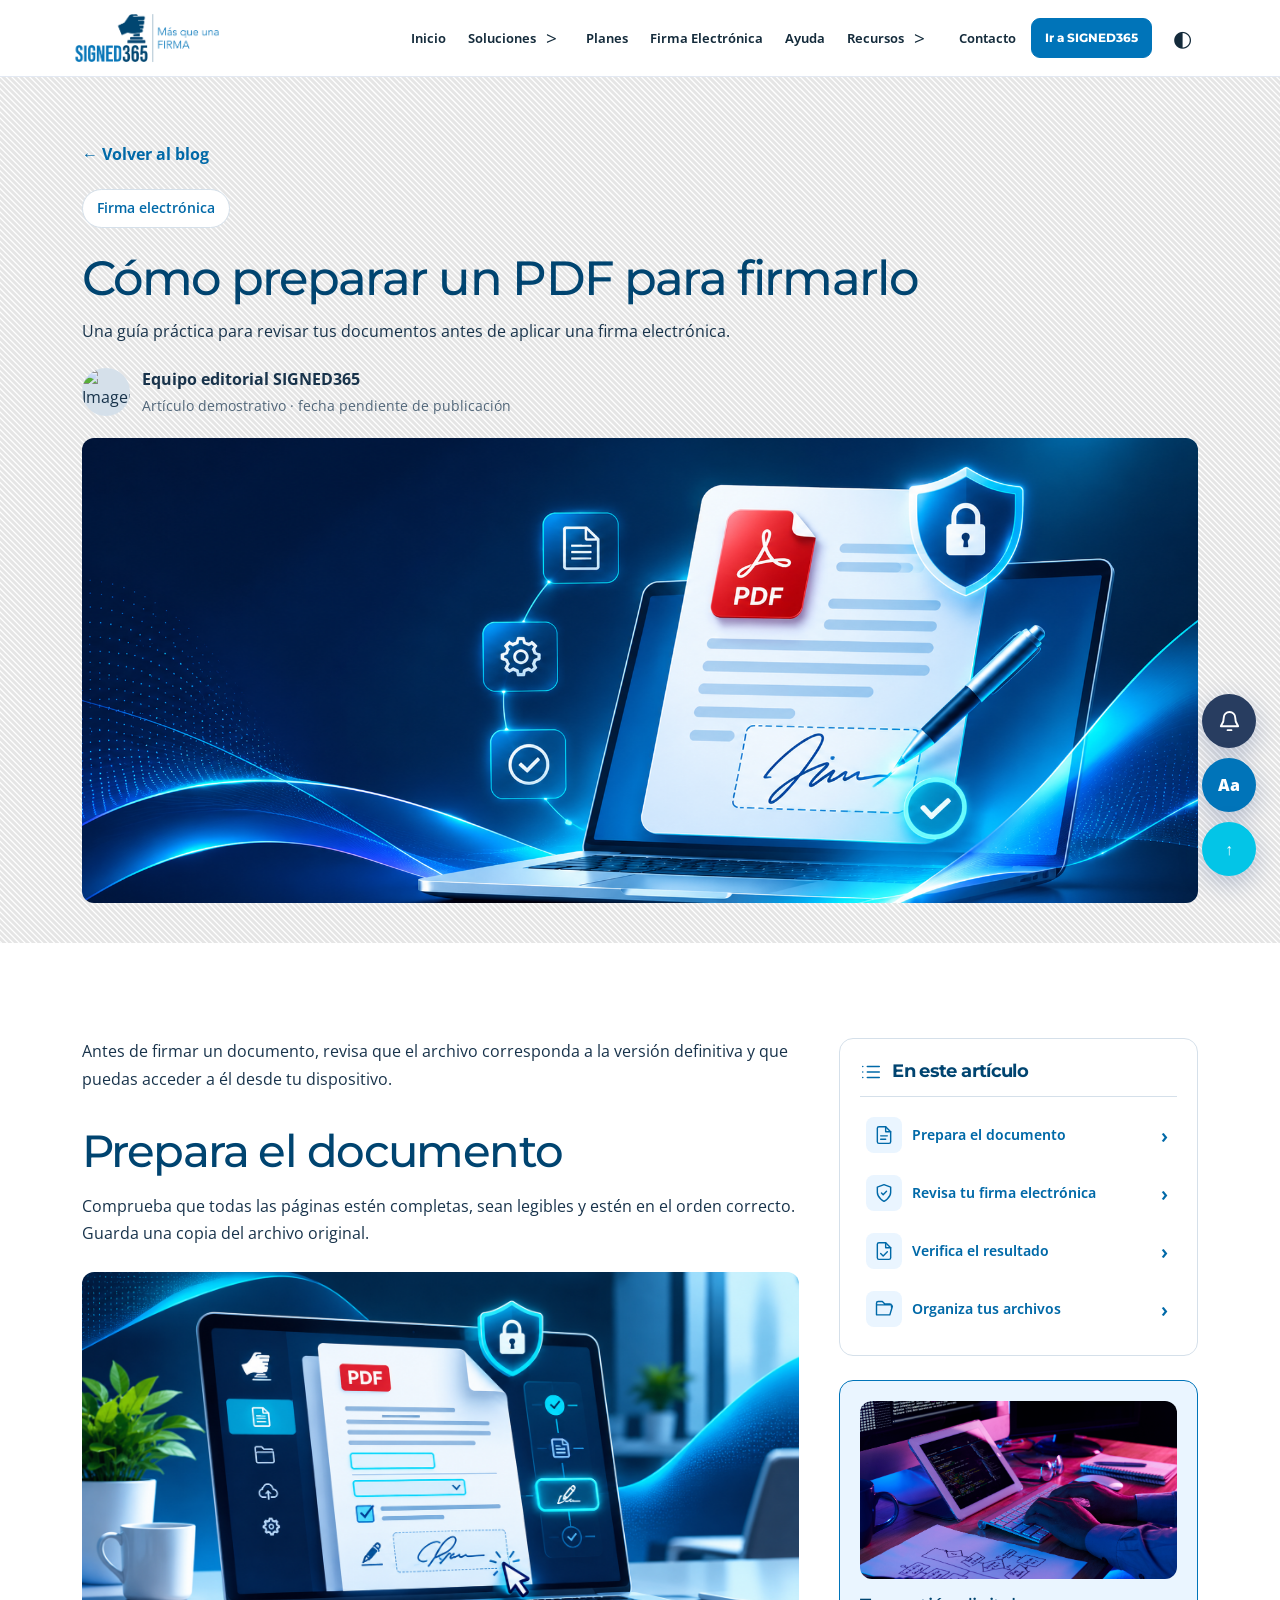
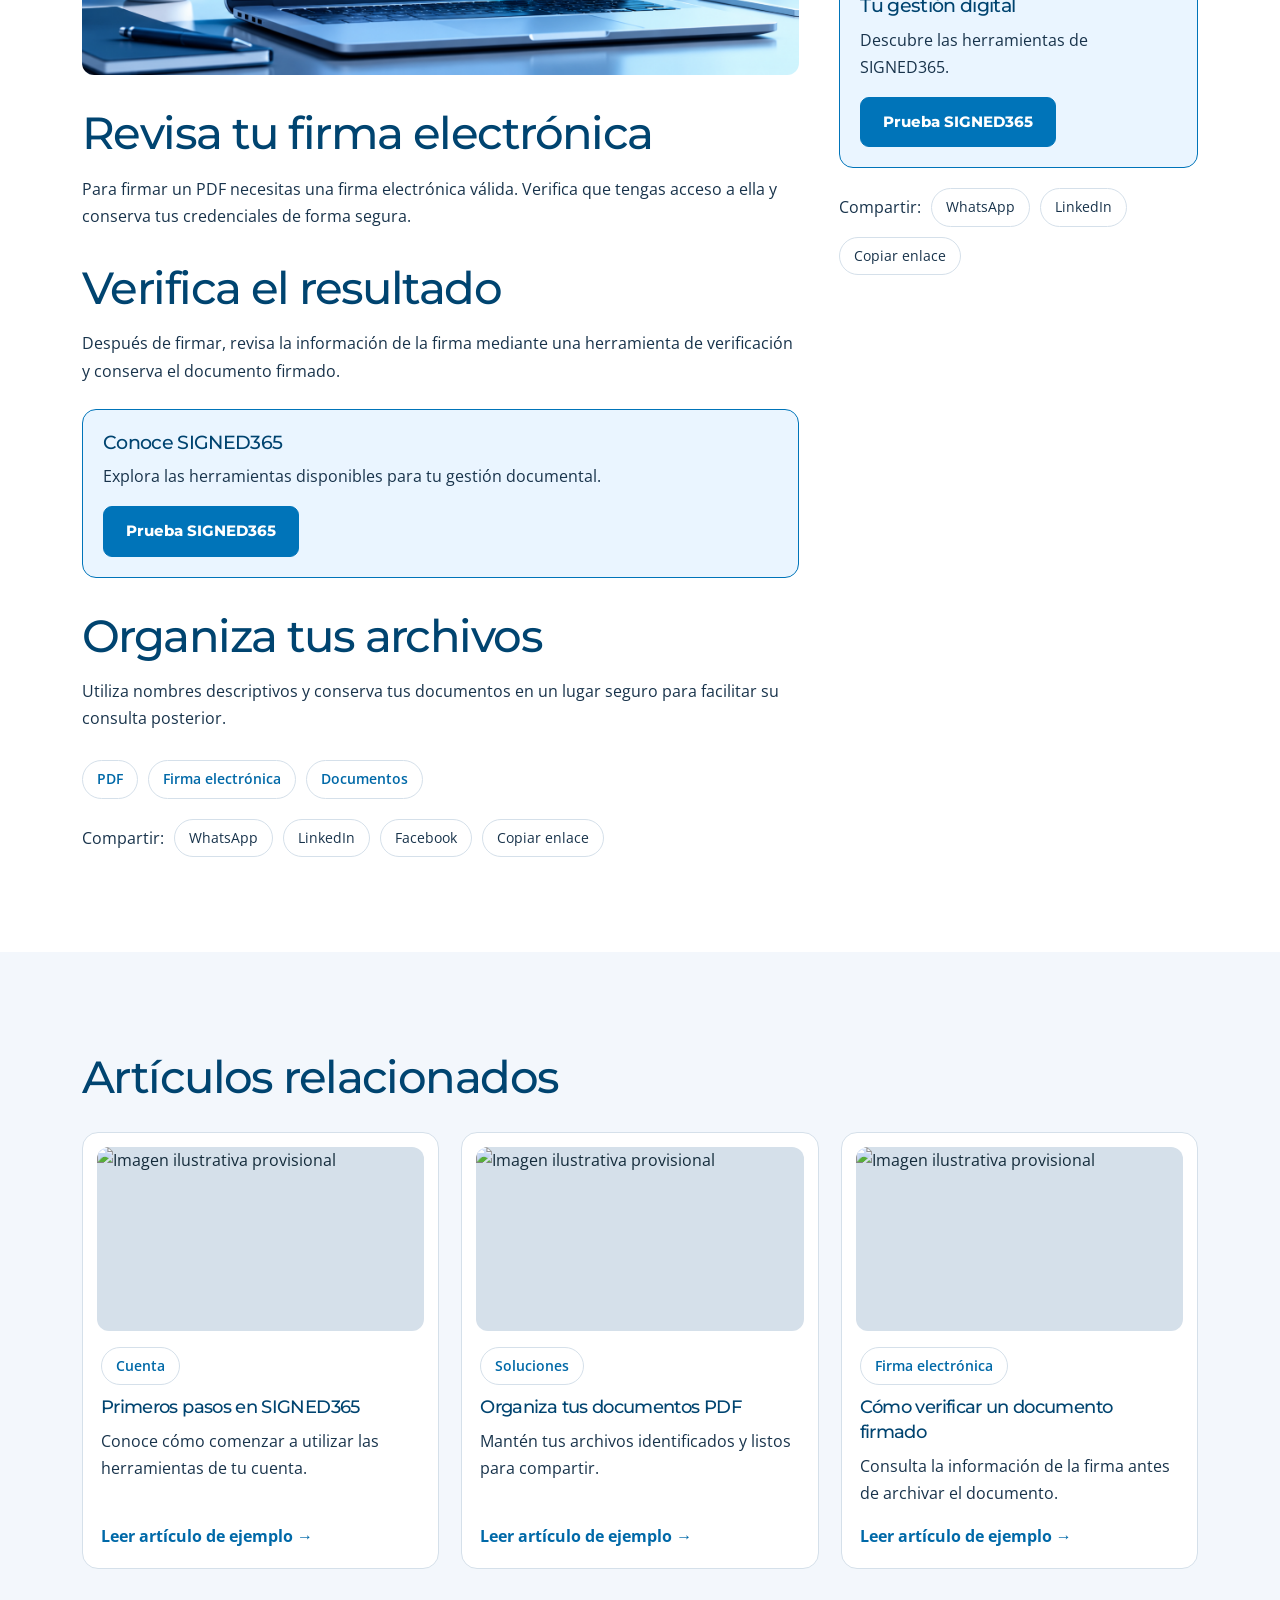
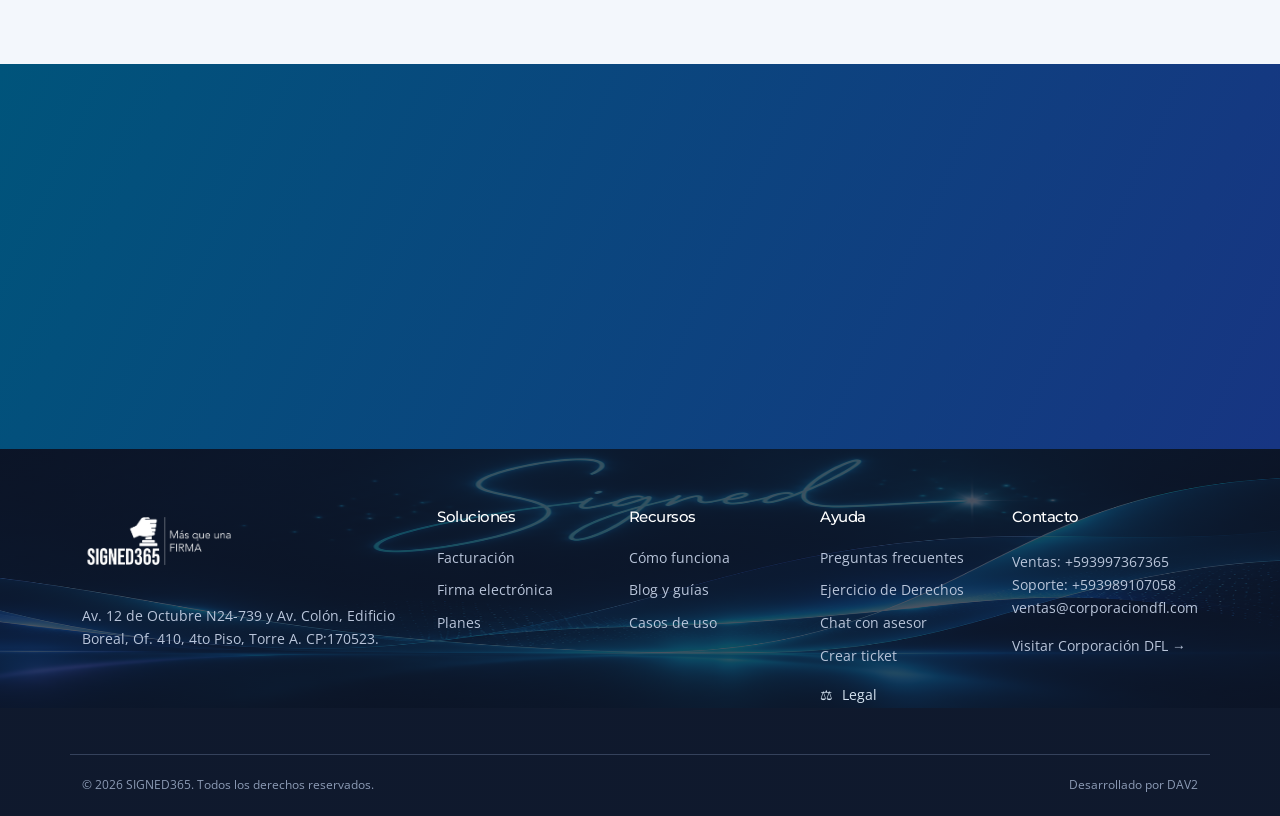
==== commit 561c0d02: "PopUp y nuevas funcionalidades Visual y paginas internas, bug correcciones" ====
--- a/pginter/blog365-skudeltema.html
+++ b/pginter/blog365-skudeltema.html
@@ -22,25 +22,25 @@
 <link href="../css/v6-fixes.css" rel="stylesheet"/>
 <link href="../css/v7.css" rel="stylesheet"/>
 <link href="../css/v8.css" rel="stylesheet"/>
-<script defer="" src="../js/announcement-shared.js">
-</script>
-<script defer="" src="../js/announcement.js">
-</script>
-<script defer="" src="../js/v4.js">
-</script>
-<script defer="" src="../js/v7-shared.js">
-</script>
-<script defer="" src="../js/v7-links.js">
-</script>
-<script defer="" src="../js/v8-pages.js">
-</script>
-    <!-- V8-2 · Estilos exclusivos del Blog -->
-    <link rel="stylesheet" href="../css/v8-2-blog.css"/>
-    <!-- Cookies: estilos compartidos -->
-    <link rel="stylesheet" href="../css/cookies.css"/>
-    <!-- Efecto parallax para el footer -->
-    <link rel="stylesheet" href="../css/footer-parallax.css"/>
-    <meta name="robots" content="noindex, follow"/>
+
+<!-- V8-2 · Estilos exclusivos del Blog -->
+<link rel="stylesheet" href="../css/v8-2-blog.css"/>
+<!-- Cookies: estilos compartidos -->
+<link rel="stylesheet" href="../css/cookies.css"/>
+<!-- Efecto parallax para el footer -->
+<link rel="stylesheet" href="../css/footer-parallax.css"/>
+
+<!-- Función de PopUp (Anuncio) -->
+<script defer src="../js/announcement-config.js"></script>
+<script defer="" src="../js/announcement-shared.js"></script>
+<script defer="" src="../js/announcement.js"></script>
+
+<script defer="" src="../js/v4.js"></script>
+<script defer="" src="../js/v7-shared.js"></script>
+<script defer="" src="../js/v7-links.js"></script>
+<script defer="" src="../js/v8-pages.js"></script>
+
+<meta name="robots" content="noindex, follow"/>
 </head>
 <body>
 <a class="skip" href="#contenido">
@@ -63,7 +63,7 @@
                             Inicio
                      </a>
                      <div class="nav-dropdown">
-                            <a aria-haspopup="true" class="nav-dropdown-link">
+                            <a href="../pginter/soluciones.html" aria-haspopup="true" class="nav-dropdown-link">
                                    Soluciones
                             </a>
                             <button aria-controls="firma-submenu" aria-expanded="false" aria-label="Soluciones SIGNED365" class="nav-dropdown-toggle" type="button">
--- a/css/announcement.css
+++ b/css/announcement.css
@@ -477,4 +477,90 @@
     }
 }
 
-/* FIN | SIGNED365 V8-3 */
+
+/* ============================================================
+   17. V8-3.2 | FONDO DECORATIVO DINÁMICO DE LA PORTADA
+   ============================================================ */
+
+
+/* 17.1. Contenedor principal de la imagen */
+
+.announcement .announcement-image-wrapper {
+
+    position: relative;
+    isolation: isolate;
+
+    width: 100%;
+
+    overflow: hidden;
+    border-radius: 10px;
+
+}
+
+
+/* 17.2. Color alternativo del fondo activo */
+
+.announcement .announcement-image-wrapper.has-decorative-background {
+
+    background-color: var(--announcement-bg-color, #004470);
+
+}
+
+
+/* 17.3. Capa independiente del fondo desenfocado */
+
+.announcement .announcement-image-wrapper > .announcement-background-image {
+
+    /* Posicionamiento de la capa de fondo */
+    position: absolute;
+    inset: 0;
+    z-index: 0;
+
+    /* Imagen dinámica */
+    display: block;
+    width: 100%;
+    height: 100%;
+    max-width: none;
+    max-height: none;
+    object-fit: cover;
+    object-position: center;
+
+    /* Desenfoque configurable */
+    filter: blur(var(--announcement-bg-blur, 20px));
+
+    /* Opacidad configurable */
+    opacity: var(--announcement-bg-opacity, .85);
+
+    /* Ampliación configurable */
+    transform: scale(var(--announcement-bg-scale, 1.15));
+
+    /* Evitar interferencias con la imagen principal */
+    pointer-events: none;
+
+}
+
+
+/* 17.4. Imagen principal sin desenfoque */
+
+.announcement .announcement-image-wrapper .announcement-image {
+
+    /* Capa superior */
+    position: relative;
+    z-index: 1;
+
+    /* Distribución */
+    display: block;
+    width: 100%;
+
+    /* Conservar proporciones */
+    object-fit: contain;
+
+    /* Permitir visualizar el fondo desenfocado */
+    background: transparent !important;
+
+}
+
+
+/* ============================================================
+   FIN | SIGNED365 V8-3.2
+   ============================================================ */
--- a/css/v5.css
+++ b/css/v5.css
@@ -23,6 +23,19 @@
     display: flex;
     align-items: center;
     gap: 3px;
+
+}
+
+
+/* 01.1.1. Alineación de enlaces simples y desplegables
+   Solo escritorio: en móvil se conserva la distribución vertical.
+*/
+
+@media (min-width: 901px) {
+
+    .nav nav {
+        align-items: center;
+    }
 
 }
 
--- a/css/v8.css
+++ b/css/v8.css
@@ -12,11 +12,14 @@
     place-items: center;
     pointer-events: none;
 }
+
+/* Cofiguración del Blur para cubrir fondo general. */
+
 .announcement .announcement-shade {
     position: absolute;
     inset: 0;
-    background: rgba(4, 15, 31, .63);
-    backdrop-filter: blur(3px);
+    background: rgba(5, 15, 30, .65);
+    backdrop-filter: blur(5px);
     opacity: 0;
     visibility: hidden;
     transition: opacity .38s ease, visibility .38s;
@@ -58,7 +61,8 @@
     width: 100%;
     max-height: min(67dvh, 690px);
     object-fit: contain;
-    background: rgba(8, 25, 49, 0.20); /* Color de Fondo restante del PopUp de Anuncio. */
+    /* V8-3.2: fondo decorativo gestionado desde announcement-config.js. */
+    background: transparent;
     border-radius: 10px;
 }
 .announcement .announcement-link { display: block; text-decoration: none; }
